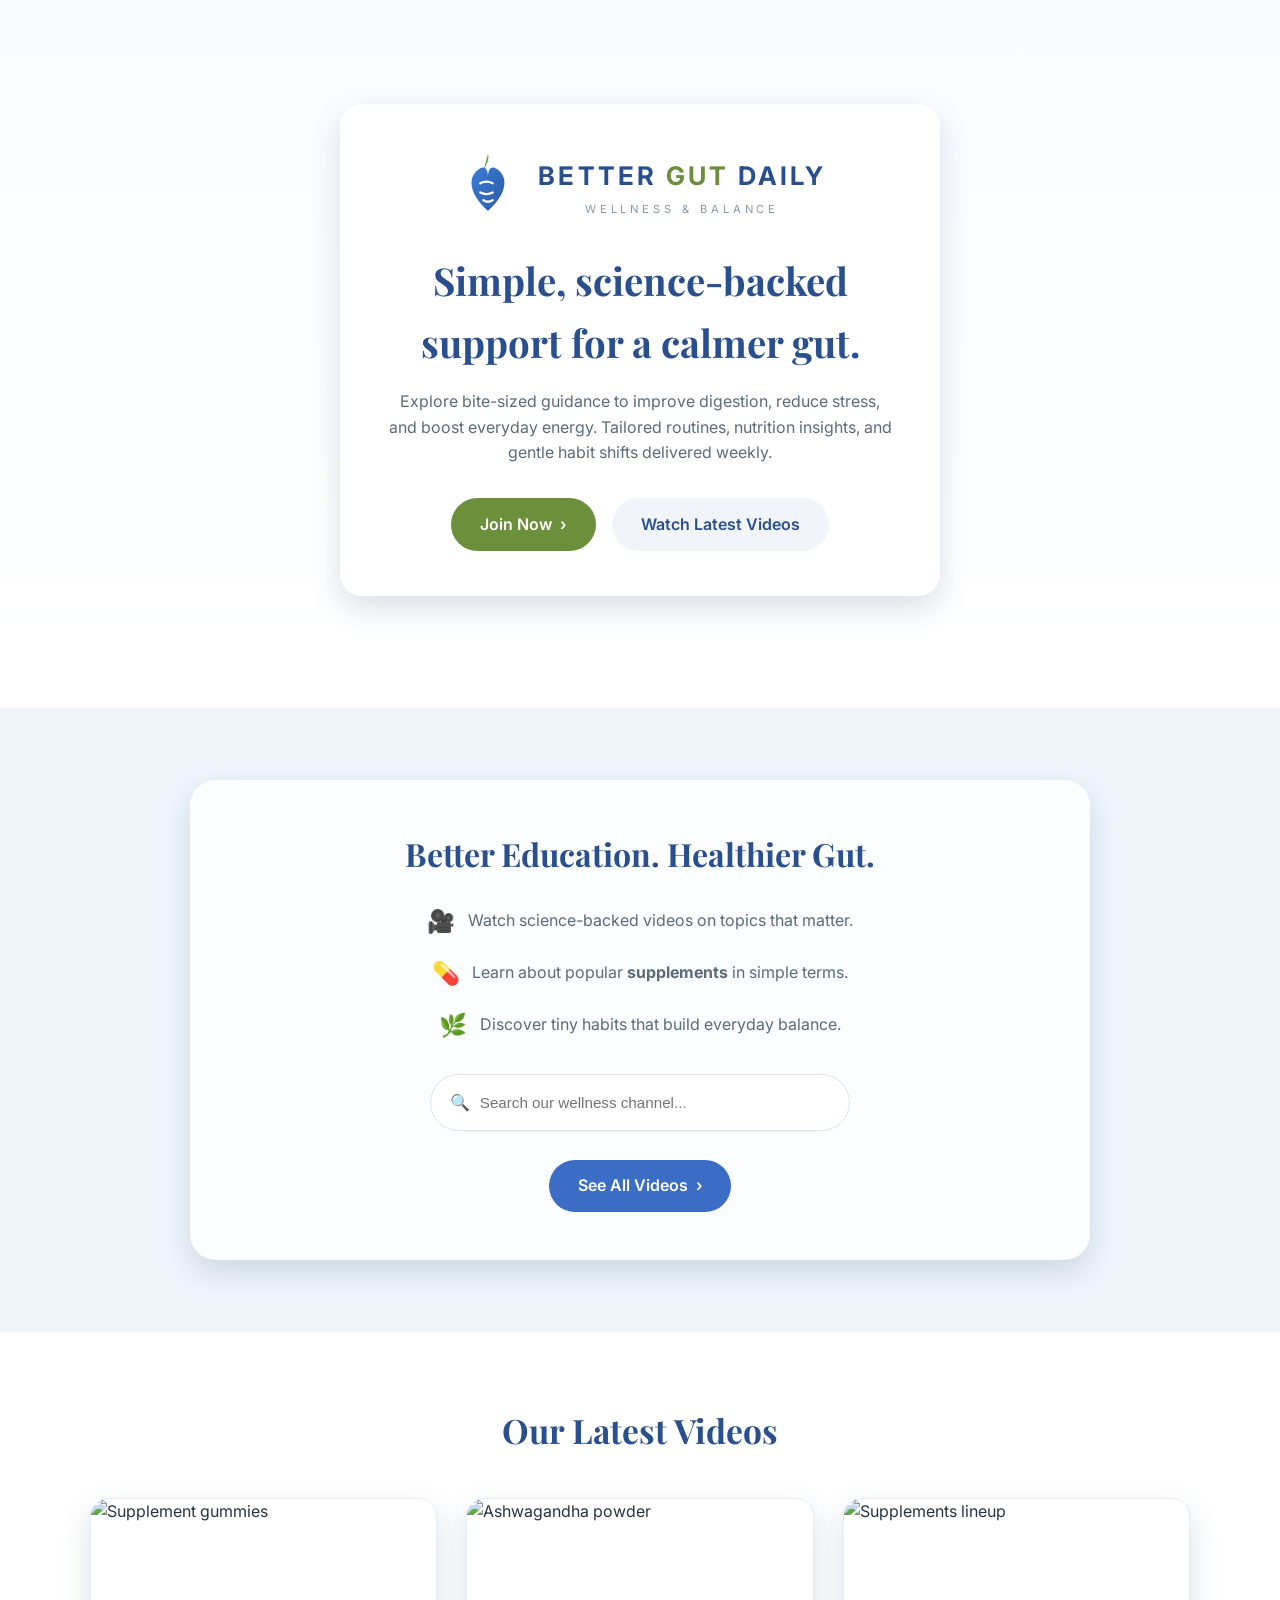
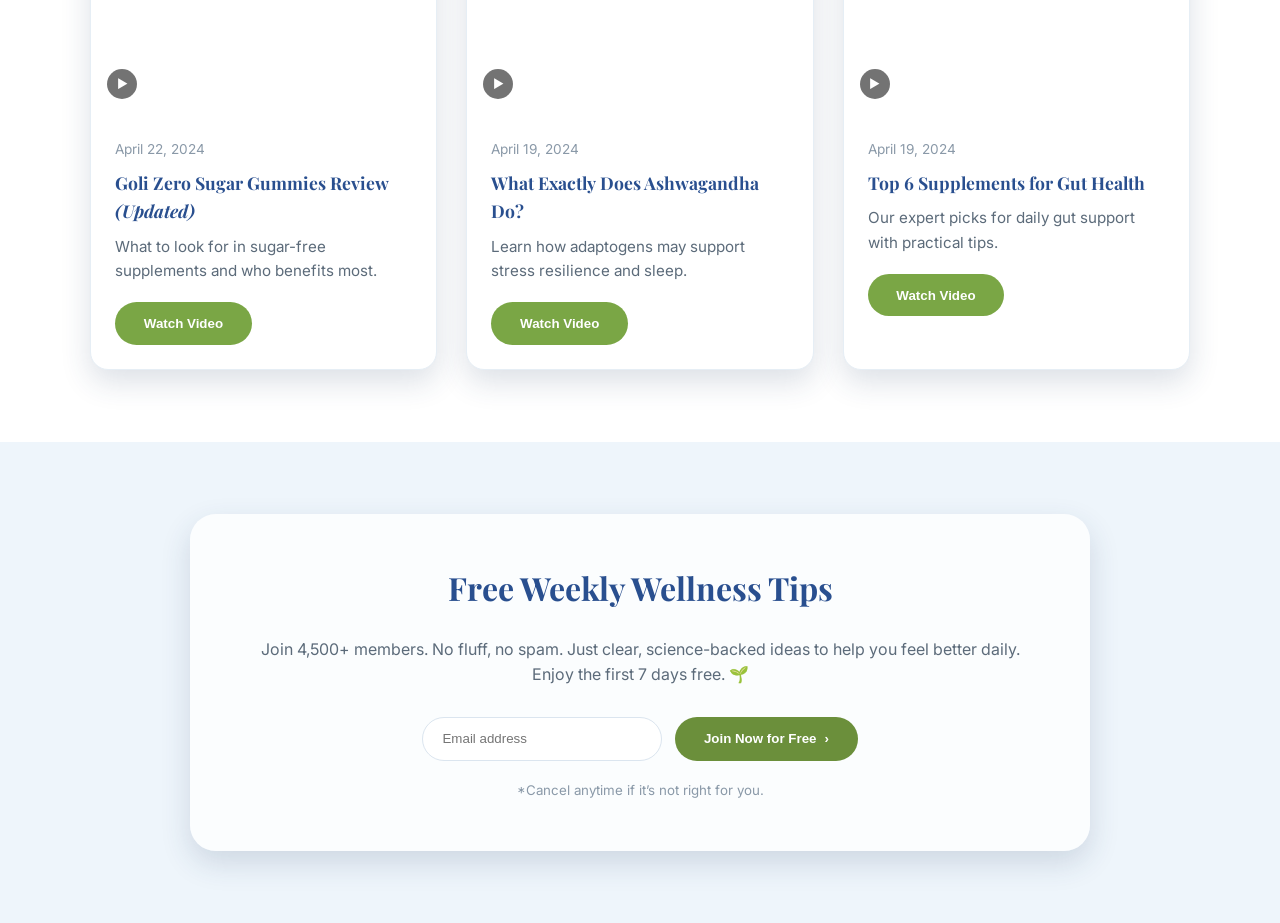
==== index.html @ 36999877 "Rebuild wellness landing page" ====
<!DOCTYPE html>
<html lang="en">
<head>
  <meta charset="UTF-8" />
  <meta name="viewport" content="width=device-width, initial-scale=1.0" />
  <title>Better Gut Daily</title>
  <link rel="stylesheet" href="styles.css" />
  <link rel="preconnect" href="https://fonts.googleapis.com">
  <link rel="preconnect" href="https://fonts.gstatic.com" crossorigin>
  <link href="https://fonts.googleapis.com/css2?family=Playfair+Display:wght@500;600;700&family=Inter:wght@400;500;600;700&display=swap" rel="stylesheet">
</head>
<body>
  <main>
    <section class="hero">
      <div class="hero-frame">
        <div class="hero-panel">
          <div class="brand">
            <div class="brand-mark">
              <svg viewBox="0 0 88 90" aria-hidden="true">
                <defs>
                  <linearGradient id="brandGrad" x1="0%" y1="0%" x2="100%" y2="100%">
                    <stop offset="0%" stop-color="#3b7cd6" />
                    <stop offset="100%" stop-color="#2b5aa6" />
                  </linearGradient>
                </defs>
                <path d="M44 6 C46 14 42 20 38 28" fill="#5da93d" />
                <path d="M44 80 C18 56 18 36 32 26 C40 20 44 26 44 36 C44 26 48 20 56 26 C70 36 70 56 44 80" fill="url(#brandGrad)"/>
                <path d="M34 44 Q42 40 50 44" stroke="#fff" stroke-width="3" fill="none" stroke-linecap="round" />
                <path d="M34 56 Q42 60 50 56" stroke="#fff" stroke-width="3" fill="none" stroke-linecap="round" />
                <path d="M38 66 Q44 70 50 66" stroke="#fff" stroke-width="3" fill="none" stroke-linecap="round" />
              </svg>
            </div>
            <div>
              <p class="brand-title">BETTER <span>GUT</span> DAILY</p>
              <p class="brand-subtitle">WELLNESS &amp; BALANCE</p>
            </div>
          </div>

          <h1>Simple, science-backed support for a calmer gut.</h1>
          <p class="hero-copy">
            Explore bite-sized guidance to improve digestion, reduce stress, and boost everyday energy. Tailored routines, nutrition insights, and gentle habit shifts delivered weekly.
          </p>
          <div class="hero-actions">
            <a class="btn btn-primary" href="#join">Join Now <span>›</span></a>
            <a class="btn btn-ghost" href="#videos">Watch Latest Videos</a>
          </div>
        </div>
      </div>
    </section>

    <section class="education">
      <div class="section-card">
        <h2>Better Education. Healthier Gut.</h2>
        <div class="education-grid">
          <div class="education-item">
            <span class="icon">🎥</span>
            <p>Watch science-backed videos on topics that matter.</p>
          </div>
          <div class="education-item">
            <span class="icon">💊</span>
            <p>Learn about popular <strong>supplements</strong> in simple terms.</p>
          </div>
          <div class="education-item">
            <span class="icon">🌿</span>
            <p>Discover tiny habits that build everyday balance.</p>
          </div>
        </div>
        <div class="search">
          <span>🔍</span>
          <input type="text" placeholder="Search our wellness channel..." />
        </div>
        <a class="btn btn-secondary" href="#videos">See All Videos <span>›</span></a>
      </div>
    </section>

    <section class="videos" id="videos">
      <h2>Our Latest Videos</h2>
      <div class="video-grid">
        <article class="video-card">
          <div class="video-thumb">
            <img src="https://images.unsplash.com/photo-1543362906-acfc16c67564?w=700&q=80" alt="Supplement gummies" />
            <span class="play">▶</span>
          </div>
          <div class="video-body">
            <p class="date">April 22, 2024</p>
            <h3>Goli Zero Sugar Gummies Review <em>(Updated)</em></h3>
            <p>What to look for in sugar-free supplements and who benefits most.</p>
            <button class="btn btn-watch">Watch Video</button>
          </div>
        </article>
        <article class="video-card">
          <div class="video-thumb">
            <img src="https://images.unsplash.com/photo-1490645935967-10de6ba17061?w=700&q=80" alt="Ashwagandha powder" />
            <span class="play">▶</span>
          </div>
          <div class="video-body">
            <p class="date">April 19, 2024</p>
            <h3>What Exactly Does Ashwagandha Do?</h3>
            <p>Learn how adaptogens may support stress resilience and sleep.</p>
            <button class="btn btn-watch">Watch Video</button>
          </div>
        </article>
        <article class="video-card">
          <div class="video-thumb">
            <img src="https://images.unsplash.com/photo-1505576399279-565b52d4ac71?w=700&q=80" alt="Supplements lineup" />
            <span class="play">▶</span>
          </div>
          <div class="video-body">
            <p class="date">April 19, 2024</p>
            <h3>Top 6 Supplements for Gut Health</h3>
            <p>Our expert picks for daily gut support with practical tips.</p>
            <button class="btn btn-watch">Watch Video</button>
          </div>
        </article>
      </div>
    </section>

    <section class="newsletter" id="join">
      <div class="section-card">
        <h2>Free Weekly Wellness Tips</h2>
        <p>Join 4,500+ members. No fluff, no spam. Just clear, science-backed ideas to help you feel better daily. Enjoy the first 7 days free. 🌱</p>
        <form class="newsletter-form">
          <input type="email" placeholder="Email address" required />
          <button class="btn btn-primary" type="submit">Join Now for Free <span>›</span></button>
        </form>
        <small>*Cancel anytime if it’s not right for you.</small>
      </div>
    </section>
  </main>
</body>
</html>
---- styles.css ----
:root {
  --blue-900: #294f8f;
  --blue-700: #3b6dc4;
  --green-600: #6b8f3b;
  --green-500: #7aa645;
  --cream: #f9fbff;
  --mist: #eef5fb;
  --text-dark: #263445;
  --text-mid: #5c6b7a;
  --text-light: #8a99a8;
  --shadow: 0 12px 30px rgba(35, 62, 102, 0.16);
}

* {
  box-sizing: border-box;
  margin: 0;
  padding: 0;
}

body {
  font-family: "Inter", sans-serif;
  color: var(--text-dark);
  background: #fff;
  line-height: 1.6;
}

h1, h2, h3 {
  font-family: "Playfair Display", serif;
}

main {
  overflow: hidden;
}

.hero {
  background: linear-gradient(180deg, var(--cream), #fff);
  padding: 3.5rem 1.5rem 4rem;
}

.hero-frame {
  max-width: 1100px;
  margin: 0 auto;
  background: url("https://images.unsplash.com/photo-1512621776951-a57141f2eefd?w=1600&q=80") left/35% no-repeat,
    url("https://images.unsplash.com/photo-1540420773420-3366772f4999?w=1600&q=80") right/35% no-repeat;
  border-radius: 26px;
  padding: 3rem;
  position: relative;
}

.hero-panel {
  max-width: 600px;
  margin: 0 auto;
  padding: 2.8rem 3rem;
  background: rgba(255, 255, 255, 0.95);
  border-radius: 22px;
  box-shadow: var(--shadow);
  text-align: center;
}

.brand {
  display: flex;
  align-items: center;
  justify-content: center;
  gap: 1rem;
  margin-bottom: 1.5rem;
}

.brand-mark svg {
  width: 68px;
  height: 70px;
}

.brand-title {
  font-weight: 700;
  letter-spacing: 0.12em;
  font-size: 1.6rem;
  color: var(--blue-900);
}

.brand-title span {
  color: var(--green-600);
}

.brand-subtitle {
  text-transform: uppercase;
  letter-spacing: 0.35em;
  font-size: 0.7rem;
  color: var(--text-light);
  margin-top: 0.25rem;
}

.hero h1 {
  font-size: 2.4rem;
  color: var(--blue-900);
  margin-bottom: 1rem;
}

.hero-copy {
  color: var(--text-mid);
  margin-bottom: 2rem;
}

.hero-actions {
  display: flex;
  gap: 1rem;
  justify-content: center;
  flex-wrap: wrap;
}

.btn {
  border: none;
  border-radius: 999px;
  padding: 0.85rem 1.8rem;
  font-weight: 600;
  cursor: pointer;
  text-decoration: none;
  display: inline-flex;
  align-items: center;
  gap: 0.5rem;
}

.btn-primary {
  background: var(--green-600);
  color: #fff;
}

.btn-secondary {
  background: var(--blue-700);
  color: #fff;
}

.btn-ghost {
  background: #f1f4f8;
  color: var(--blue-900);
}

.education,
.newsletter {
  padding: 4.5rem 1.5rem;
  background: var(--mist);
}

.section-card {
  max-width: 900px;
  margin: 0 auto;
  background: rgba(255, 255, 255, 0.8);
  border-radius: 26px;
  padding: 3rem;
  text-align: center;
  box-shadow: var(--shadow);
}

.section-card h2 {
  color: var(--blue-900);
  font-size: 2rem;
  margin-bottom: 1.5rem;
}

.education-grid {
  display: grid;
  gap: 1rem;
  margin-bottom: 2rem;
}

.education-item {
  display: flex;
  gap: 0.8rem;
  align-items: center;
  justify-content: center;
  color: var(--text-mid);
  font-size: 1rem;
}

.education-item .icon {
  font-size: 1.4rem;
}

.search {
  margin: 0 auto 1.8rem;
  max-width: 420px;
  display: flex;
  align-items: center;
  gap: 0.6rem;
  padding: 0.9rem 1.2rem;
  border-radius: 999px;
  background: #fff;
  border: 1px solid #dbe5ef;
}

.search input {
  border: none;
  outline: none;
  width: 100%;
  font-size: 0.95rem;
}

.videos {
  padding: 4.5rem 1.5rem;
  background: #fff;
}

.videos h2 {
  text-align: center;
  color: var(--blue-900);
  font-size: 2.1rem;
  margin-bottom: 2.5rem;
}

.video-grid {
  max-width: 1100px;
  margin: 0 auto;
  display: grid;
  gap: 1.8rem;
  grid-template-columns: repeat(auto-fit, minmax(260px, 1fr));
}

.video-card {
  background: #fff;
  border-radius: 18px;
  overflow: hidden;
  border: 1px solid #e6eef5;
  box-shadow: var(--shadow);
}

.video-thumb {
  position: relative;
  aspect-ratio: 16 / 10;
}

.video-thumb img {
  width: 100%;
  height: 100%;
  object-fit: cover;
}

.video-thumb .play {
  position: absolute;
  inset: auto auto 1rem 1rem;
  background: rgba(0, 0, 0, 0.55);
  color: #fff;
  padding: 0.35rem 0.6rem;
  border-radius: 999px;
  font-size: 0.75rem;
}

.video-body {
  padding: 1.5rem;
}

.video-body .date {
  color: var(--text-light);
  font-size: 0.85rem;
  margin-bottom: 0.5rem;
}

.video-body h3 {
  color: var(--blue-900);
  font-size: 1.1rem;
  margin-bottom: 0.6rem;
}

.video-body p {
  color: var(--text-mid);
  font-size: 0.95rem;
  margin-bottom: 1.2rem;
}

.btn-watch {
  background: var(--green-500);
  color: #fff;
}

.newsletter p {
  color: var(--text-mid);
  margin-bottom: 1.8rem;
}

.newsletter-form {
  display: flex;
  flex-wrap: wrap;
  gap: 0.8rem;
  justify-content: center;
  margin-bottom: 1rem;
}

.newsletter-form input {
  min-width: 240px;
  padding: 0.85rem 1.2rem;
  border-radius: 999px;
  border: 1px solid #dbe5ef;
  outline: none;
}

.newsletter small {
  color: var(--text-light);
}

@media (max-width: 768px) {
  .hero-frame {
    padding: 1.8rem;
    background-size: 0, 0;
  }

  .hero-panel {
    padding: 2rem;
  }

  .hero h1 {
    font-size: 2rem;
  }

  .section-card {
    padding: 2rem;
  }
}
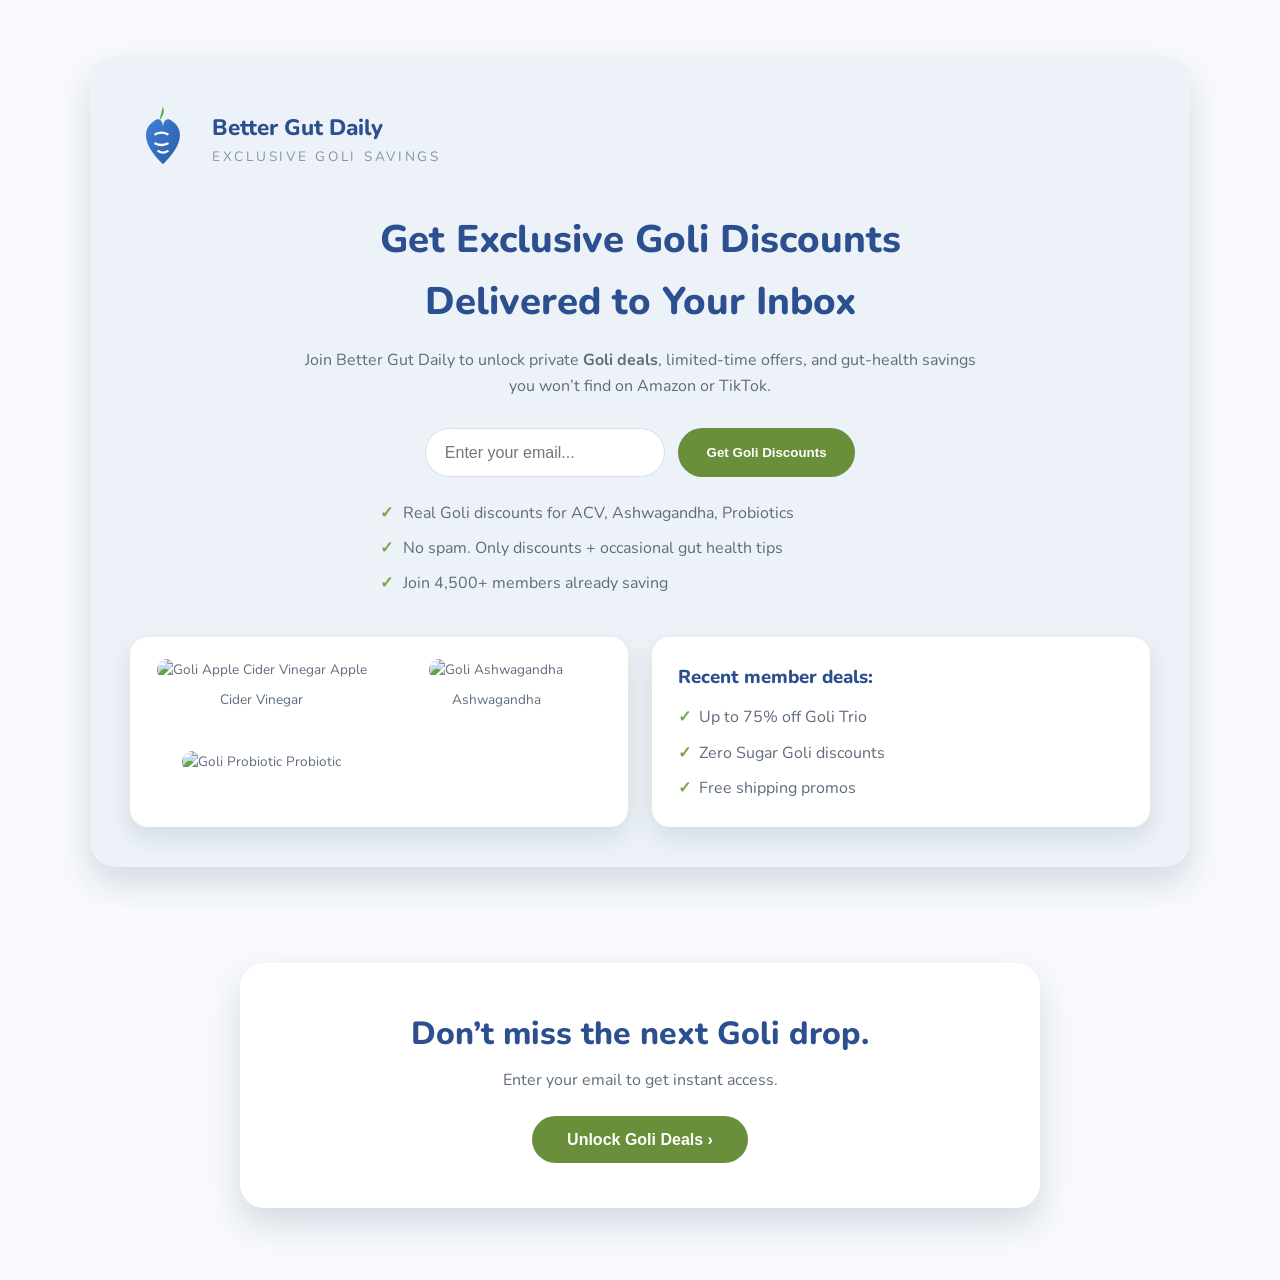
==== commit 5232ca1d: "Create base and variant Goli landing pages" ====
--- a/index.html
+++ b/index.html
@@ -3,127 +3,88 @@
 <head>
   <meta charset="UTF-8" />
   <meta name="viewport" content="width=device-width, initial-scale=1.0" />
-  <title>Better Gut Daily</title>
+  <title>Better Gut Daily — Goli Deals</title>
   <link rel="stylesheet" href="styles.css" />
   <link rel="preconnect" href="https://fonts.googleapis.com">
   <link rel="preconnect" href="https://fonts.gstatic.com" crossorigin>
-  <link href="https://fonts.googleapis.com/css2?family=Playfair+Display:wght@500;600;700&family=Inter:wght@400;500;600;700&display=swap" rel="stylesheet">
+  <link href="https://fonts.googleapis.com/css2?family=Nunito:wght@400;600;700;800&display=swap" rel="stylesheet">
 </head>
 <body>
-  <main>
+  <main class="page">
     <section class="hero">
       <div class="hero-frame">
-        <div class="hero-panel">
+        <div class="hero-top">
           <div class="brand">
-            <div class="brand-mark">
-              <svg viewBox="0 0 88 90" aria-hidden="true">
+            <div class="logo">
+              <svg viewBox="0 0 86 88" aria-hidden="true">
                 <defs>
-                  <linearGradient id="brandGrad" x1="0%" y1="0%" x2="100%" y2="100%">
-                    <stop offset="0%" stop-color="#3b7cd6" />
-                    <stop offset="100%" stop-color="#2b5aa6" />
+                  <linearGradient id="logoGrad" x1="0%" y1="0%" x2="100%" y2="100%">
+                    <stop offset="0%" stop-color="#3f80d7" />
+                    <stop offset="100%" stop-color="#2b5da6" />
                   </linearGradient>
                 </defs>
-                <path d="M44 6 C46 14 42 20 38 28" fill="#5da93d" />
-                <path d="M44 80 C18 56 18 36 32 26 C40 20 44 26 44 36 C44 26 48 20 56 26 C70 36 70 56 44 80" fill="url(#brandGrad)"/>
-                <path d="M34 44 Q42 40 50 44" stroke="#fff" stroke-width="3" fill="none" stroke-linecap="round" />
-                <path d="M34 56 Q42 60 50 56" stroke="#fff" stroke-width="3" fill="none" stroke-linecap="round" />
-                <path d="M38 66 Q44 70 50 66" stroke="#fff" stroke-width="3" fill="none" stroke-linecap="round" />
+                <path d="M43 7 C46 15 42 20 38 26" fill="#5aa347" />
+                <path d="M43 82 C16 56 16 36 31 26 C38 20 43 25 43 35 C43 25 48 20 55 26 C70 36 70 56 43 82" fill="url(#logoGrad)" />
+                <path d="M33 43 Q41 39 49 43" stroke="#fff" stroke-width="3" fill="none" stroke-linecap="round" />
+                <path d="M33 55 Q41 59 49 55" stroke="#fff" stroke-width="3" fill="none" stroke-linecap="round" />
+                <path d="M37 65 Q43 69 49 65" stroke="#fff" stroke-width="3" fill="none" stroke-linecap="round" />
               </svg>
             </div>
             <div>
-              <p class="brand-title">BETTER <span>GUT</span> DAILY</p>
-              <p class="brand-subtitle">WELLNESS &amp; BALANCE</p>
+              <p class="brand-name">Better Gut Daily</p>
+              <p class="brand-tag">Exclusive Goli savings</p>
             </div>
           </div>
+        </div>
 
-          <h1>Simple, science-backed support for a calmer gut.</h1>
-          <p class="hero-copy">
-            Explore bite-sized guidance to improve digestion, reduce stress, and boost everyday energy. Tailored routines, nutrition insights, and gentle habit shifts delivered weekly.
+        <div class="hero-content">
+          <h1>Get Exclusive Goli Discounts Delivered to Your Inbox</h1>
+          <p class="hero-subtitle">
+            Join Better Gut Daily to unlock private <strong>Goli deals</strong>, limited-time offers, and gut-health savings you won’t find on Amazon or TikTok.
           </p>
-          <div class="hero-actions">
-            <a class="btn btn-primary" href="#join">Join Now <span>›</span></a>
-            <a class="btn btn-ghost" href="#videos">Watch Latest Videos</a>
+          <form class="email-form">
+            <input type="email" placeholder="Enter your email..." required />
+            <button type="submit">Get Goli Discounts</button>
+          </form>
+          <ul class="benefits">
+            <li>Real Goli discounts for ACV, Ashwagandha, Probiotics</li>
+            <li>No spam. Only discounts + occasional gut health tips</li>
+            <li>Join 4,500+ members already saving</li>
+          </ul>
+        </div>
+
+        <div class="hero-bottom">
+          <div class="product-row">
+            <div class="bottle">
+              <img src="https://images.unsplash.com/photo-1584515933487-779824d29309?w=500&q=80" alt="Goli Apple Cider Vinegar" />
+              <span>Apple Cider Vinegar</span>
+            </div>
+            <div class="bottle">
+              <img src="https://images.unsplash.com/photo-1579165466741-7f35e4755660?w=500&q=80" alt="Goli Ashwagandha" />
+              <span>Ashwagandha</span>
+            </div>
+            <div class="bottle">
+              <img src="https://images.unsplash.com/photo-1522335789203-aabd1fc54bc9?w=500&q=80" alt="Goli Probiotic" />
+              <span>Probiotic</span>
+            </div>
+          </div>
+          <div class="deal-card">
+            <h3>Recent member deals:</h3>
+            <ul>
+              <li>Up to 75% off Goli Trio</li>
+              <li>Zero Sugar Goli discounts</li>
+              <li>Free shipping promos</li>
+            </ul>
           </div>
         </div>
       </div>
     </section>
 
-    <section class="education">
-      <div class="section-card">
-        <h2>Better Education. Healthier Gut.</h2>
-        <div class="education-grid">
-          <div class="education-item">
-            <span class="icon">🎥</span>
-            <p>Watch science-backed videos on topics that matter.</p>
-          </div>
-          <div class="education-item">
-            <span class="icon">💊</span>
-            <p>Learn about popular <strong>supplements</strong> in simple terms.</p>
-          </div>
-          <div class="education-item">
-            <span class="icon">🌿</span>
-            <p>Discover tiny habits that build everyday balance.</p>
-          </div>
-        </div>
-        <div class="search">
-          <span>🔍</span>
-          <input type="text" placeholder="Search our wellness channel..." />
-        </div>
-        <a class="btn btn-secondary" href="#videos">See All Videos <span>›</span></a>
-      </div>
-    </section>
-
-    <section class="videos" id="videos">
-      <h2>Our Latest Videos</h2>
-      <div class="video-grid">
-        <article class="video-card">
-          <div class="video-thumb">
-            <img src="https://images.unsplash.com/photo-1543362906-acfc16c67564?w=700&q=80" alt="Supplement gummies" />
-            <span class="play">▶</span>
-          </div>
-          <div class="video-body">
-            <p class="date">April 22, 2024</p>
-            <h3>Goli Zero Sugar Gummies Review <em>(Updated)</em></h3>
-            <p>What to look for in sugar-free supplements and who benefits most.</p>
-            <button class="btn btn-watch">Watch Video</button>
-          </div>
-        </article>
-        <article class="video-card">
-          <div class="video-thumb">
-            <img src="https://images.unsplash.com/photo-1490645935967-10de6ba17061?w=700&q=80" alt="Ashwagandha powder" />
-            <span class="play">▶</span>
-          </div>
-          <div class="video-body">
-            <p class="date">April 19, 2024</p>
-            <h3>What Exactly Does Ashwagandha Do?</h3>
-            <p>Learn how adaptogens may support stress resilience and sleep.</p>
-            <button class="btn btn-watch">Watch Video</button>
-          </div>
-        </article>
-        <article class="video-card">
-          <div class="video-thumb">
-            <img src="https://images.unsplash.com/photo-1505576399279-565b52d4ac71?w=700&q=80" alt="Supplements lineup" />
-            <span class="play">▶</span>
-          </div>
-          <div class="video-body">
-            <p class="date">April 19, 2024</p>
-            <h3>Top 6 Supplements for Gut Health</h3>
-            <p>Our expert picks for daily gut support with practical tips.</p>
-            <button class="btn btn-watch">Watch Video</button>
-          </div>
-        </article>
-      </div>
-    </section>
-
-    <section class="newsletter" id="join">
-      <div class="section-card">
-        <h2>Free Weekly Wellness Tips</h2>
-        <p>Join 4,500+ members. No fluff, no spam. Just clear, science-backed ideas to help you feel better daily. Enjoy the first 7 days free. 🌱</p>
-        <form class="newsletter-form">
-          <input type="email" placeholder="Email address" required />
-          <button class="btn btn-primary" type="submit">Join Now for Free <span>›</span></button>
-        </form>
-        <small>*Cancel anytime if it’s not right for you.</small>
+    <section class="cta">
+      <div class="cta-card">
+        <h2>Don’t miss the next Goli drop.</h2>
+        <p>Enter your email to get instant access.</p>
+        <button class="cta-button">Unlock Goli Deals <span>›</span></button>
       </div>
     </section>
   </main>
--- a/styles.css
+++ b/styles.css
@@ -1,14 +1,15 @@
 :root {
-  --blue-900: #294f8f;
-  --blue-700: #3b6dc4;
-  --green-600: #6b8f3b;
-  --green-500: #7aa645;
-  --cream: #f9fbff;
-  --mist: #eef5fb;
-  --text-dark: #263445;
-  --text-mid: #5c6b7a;
-  --text-light: #8a99a8;
-  --shadow: 0 12px 30px rgba(35, 62, 102, 0.16);
+  --blue-900: #2b4f8f;
+  --blue-700: #3f76ca;
+  --green-600: #6a8f3a;
+  --green-500: #79a546;
+  --cream: #f7f9fc;
+  --mist: #ecf2f7;
+  --text-dark: #273244;
+  --text-mid: #5e6c7c;
+  --text-light: #8795a5;
+  --white: #fff;
+  --shadow: 0 16px 32px rgba(30, 48, 80, 0.15);
 }
 
 * {
@@ -18,298 +19,297 @@
 }
 
 body {
-  font-family: "Inter", sans-serif;
+  font-family: "Nunito", sans-serif;
+  background: var(--white);
   color: var(--text-dark);
-  background: #fff;
   line-height: 1.6;
 }
 
 h1, h2, h3 {
-  font-family: "Playfair Display", serif;
-}
-
-main {
-  overflow: hidden;
+  font-weight: 800;
+}
+
+.page {
+  background: var(--cream);
 }
 
 .hero {
-  background: linear-gradient(180deg, var(--cream), #fff);
-  padding: 3.5rem 1.5rem 4rem;
+  padding: 3.5rem 1.5rem 2.5rem;
 }
 
 .hero-frame {
   max-width: 1100px;
   margin: 0 auto;
-  background: url("https://images.unsplash.com/photo-1512621776951-a57141f2eefd?w=1600&q=80") left/35% no-repeat,
-    url("https://images.unsplash.com/photo-1540420773420-3366772f4999?w=1600&q=80") right/35% no-repeat;
+  padding: 2.8rem 2.5rem 2.5rem;
   border-radius: 26px;
-  padding: 3rem;
-  position: relative;
-}
-
-.hero-panel {
-  max-width: 600px;
-  margin: 0 auto;
-  padding: 2.8rem 3rem;
-  background: rgba(255, 255, 255, 0.95);
-  border-radius: 22px;
+  background: url("https://images.unsplash.com/photo-1512621776951-a57141f2eefd?w=1600&q=80") left/32% no-repeat,
+    url("https://images.unsplash.com/photo-1540420773420-3366772f4999?w=1600&q=80") right/32% no-repeat,
+    var(--mist);
   box-shadow: var(--shadow);
-  text-align: center;
+}
+
+.hero-top {
+  display: flex;
+  justify-content: space-between;
+  align-items: center;
+  margin-bottom: 2rem;
+  flex-wrap: wrap;
+  gap: 1rem;
 }
 
 .brand {
   display: flex;
   align-items: center;
+  gap: 1rem;
+}
+
+.logo svg {
+  width: 66px;
+  height: 68px;
+}
+
+.brand-name {
+  font-size: 1.4rem;
+  font-weight: 800;
+  color: var(--blue-900);
+}
+
+.brand-tag {
+  font-size: 0.85rem;
+  color: var(--text-light);
+  text-transform: uppercase;
+  letter-spacing: 0.2em;
+}
+
+.trust {
+  background: var(--white);
+  padding: 0.4rem 0.9rem;
+  border-radius: 999px;
+  font-size: 0.85rem;
+  color: var(--text-mid);
+  box-shadow: 0 6px 18px rgba(34, 55, 86, 0.08);
+}
+
+.hero-content {
+  text-align: center;
+  max-width: 680px;
+  margin: 0 auto 2.5rem;
+}
+
+.hero-content h1 {
+  font-size: 2.4rem;
+  color: var(--blue-900);
+  margin-bottom: 1rem;
+}
+
+.hero-subtitle {
+  color: var(--text-mid);
+  margin-bottom: 1.8rem;
+}
+
+.email-form {
+  display: flex;
   justify-content: center;
+  gap: 0.8rem;
+  flex-wrap: wrap;
+  margin-bottom: 1.5rem;
+}
+
+.email-form input {
+  min-width: 240px;
+  padding: 0.9rem 1.2rem;
+  border-radius: 999px;
+  border: 1px solid #d6e0ea;
+  background: var(--white);
+  font-size: 1rem;
+  outline: none;
+}
+
+.email-form button {
+  padding: 0.9rem 1.8rem;
+  border-radius: 999px;
+  border: none;
+  background: var(--green-600);
+  color: var(--white);
+  font-weight: 700;
+  cursor: pointer;
+}
+
+.benefits {
+  list-style: none;
+  display: grid;
+  gap: 0.6rem;
+  color: var(--text-mid);
+  text-align: left;
+  max-width: 520px;
+  margin: 0 auto;
+}
+
+.benefits li::before {
+  content: "✓";
+  color: var(--green-500);
+  margin-right: 0.6rem;
+  font-weight: 700;
+}
+
+.hero-bottom {
+  display: grid;
+  grid-template-columns: repeat(auto-fit, minmax(240px, 1fr));
+  gap: 1.5rem;
+  align-items: stretch;
+}
+
+.product-row {
+  display: grid;
+  grid-template-columns: repeat(auto-fit, minmax(150px, 1fr));
   gap: 1rem;
-  margin-bottom: 1.5rem;
-}
-
-.brand-mark svg {
-  width: 68px;
-  height: 70px;
-}
-
-.brand-title {
-  font-weight: 700;
-  letter-spacing: 0.12em;
-  font-size: 1.6rem;
-  color: var(--blue-900);
-}
-
-.brand-title span {
-  color: var(--green-600);
-}
-
-.brand-subtitle {
-  text-transform: uppercase;
-  letter-spacing: 0.35em;
-  font-size: 0.7rem;
-  color: var(--text-light);
-  margin-top: 0.25rem;
-}
-
-.hero h1 {
-  font-size: 2.4rem;
-  color: var(--blue-900);
-  margin-bottom: 1rem;
-}
-
-.hero-copy {
-  color: var(--text-mid);
-  margin-bottom: 2rem;
-}
-
-.hero-actions {
+  background: var(--white);
+  padding: 1.4rem;
+  border-radius: 18px;
+  box-shadow: 0 10px 24px rgba(31, 49, 80, 0.12);
+}
+
+.bottle {
+  text-align: center;
+  font-size: 0.85rem;
+  color: var(--text-mid);
+}
+
+.bottle img {
+  width: 100%;
+  height: 120px;
+  object-fit: cover;
+  border-radius: 12px;
+  margin-bottom: 0.5rem;
+}
+
+.deal-card,
+.testimonial {
+  background: var(--white);
+  padding: 1.6rem;
+  border-radius: 18px;
+  box-shadow: 0 10px 24px rgba(31, 49, 80, 0.12);
+}
+
+.deal-card h3 {
+  color: var(--blue-900);
+  margin-bottom: 0.8rem;
+}
+
+.deal-card ul {
+  list-style: none;
+  display: grid;
+  gap: 0.6rem;
+  color: var(--text-mid);
+}
+
+.deal-card li::before {
+  content: "✓";
+  color: var(--green-500);
+  margin-right: 0.5rem;
+  font-weight: 700;
+}
+
+.testimonial {
   display: flex;
-  gap: 1rem;
-  justify-content: center;
-  flex-wrap: wrap;
-}
-
-.btn {
+  flex-direction: column;
+  gap: 0.8rem;
+  color: var(--text-mid);
+}
+
+.testimonial span {
+  font-weight: 700;
+  color: var(--blue-900);
+}
+
+.cta {
+  padding: 3.5rem 1.5rem 4.5rem;
+  background: var(--cream);
+}
+
+.cta-card {
+  max-width: 800px;
+  margin: 0 auto;
+  text-align: center;
+  background: var(--white);
+  border-radius: 24px;
+  padding: 2.8rem;
+  box-shadow: var(--shadow);
+}
+
+.cta-card h2 {
+  color: var(--blue-900);
+  font-size: 2rem;
+  margin-bottom: 0.6rem;
+}
+
+.cta-card p {
+  color: var(--text-mid);
+  margin-bottom: 1.4rem;
+}
+
+.cta-button {
+  background: var(--green-600);
+  color: var(--white);
   border: none;
   border-radius: 999px;
-  padding: 0.85rem 1.8rem;
-  font-weight: 600;
+  padding: 0.9rem 2.2rem;
+  font-size: 1rem;
+  font-weight: 700;
   cursor: pointer;
-  text-decoration: none;
-  display: inline-flex;
-  align-items: center;
-  gap: 0.5rem;
-}
-
-.btn-primary {
-  background: var(--green-600);
-  color: #fff;
-}
-
-.btn-secondary {
-  background: var(--blue-700);
-  color: #fff;
-}
-
-.btn-ghost {
-  background: #f1f4f8;
-  color: var(--blue-900);
-}
-
-.education,
-.newsletter {
-  padding: 4.5rem 1.5rem;
-  background: var(--mist);
-}
-
-.section-card {
-  max-width: 900px;
-  margin: 0 auto;
-  background: rgba(255, 255, 255, 0.8);
-  border-radius: 26px;
-  padding: 3rem;
-  text-align: center;
-  box-shadow: var(--shadow);
-}
-
-.section-card h2 {
-  color: var(--blue-900);
-  font-size: 2rem;
-  margin-bottom: 1.5rem;
-}
-
-.education-grid {
+}
+
+.variant .hero-frame {
+  background: url("https://images.unsplash.com/photo-1490645935967-10de6ba17061?w=1600&q=80") left/32% no-repeat,
+    url("https://images.unsplash.com/photo-1505576399279-565b52d4ac71?w=1600&q=80") right/32% no-repeat,
+    var(--mist);
+}
+
+.variant-cta {
+  background: linear-gradient(135deg, rgba(255, 255, 255, 0.9), rgba(233, 242, 250, 0.9));
+}
+
+.value-grid {
   display: grid;
   gap: 1rem;
-  margin-bottom: 2rem;
-}
-
-.education-item {
-  display: flex;
-  gap: 0.8rem;
-  align-items: center;
-  justify-content: center;
-  color: var(--text-mid);
+  grid-template-columns: repeat(auto-fit, minmax(180px, 1fr));
+  text-align: left;
+  margin-top: 1.6rem;
+}
+
+.value-grid h3 {
   font-size: 1rem;
-}
-
-.education-item .icon {
-  font-size: 1.4rem;
-}
-
-.search {
-  margin: 0 auto 1.8rem;
-  max-width: 420px;
-  display: flex;
-  align-items: center;
-  gap: 0.6rem;
-  padding: 0.9rem 1.2rem;
-  border-radius: 999px;
-  background: #fff;
-  border: 1px solid #dbe5ef;
-}
-
-.search input {
-  border: none;
-  outline: none;
-  width: 100%;
+  color: var(--blue-900);
+  margin-bottom: 0.3rem;
+}
+
+.value-grid p {
+  color: var(--text-mid);
   font-size: 0.95rem;
 }
 
-.videos {
-  padding: 4.5rem 1.5rem;
-  background: #fff;
-}
-
-.videos h2 {
-  text-align: center;
-  color: var(--blue-900);
-  font-size: 2.1rem;
-  margin-bottom: 2.5rem;
-}
-
-.video-grid {
-  max-width: 1100px;
-  margin: 0 auto;
-  display: grid;
-  gap: 1.8rem;
-  grid-template-columns: repeat(auto-fit, minmax(260px, 1fr));
-}
-
-.video-card {
-  background: #fff;
-  border-radius: 18px;
-  overflow: hidden;
-  border: 1px solid #e6eef5;
-  box-shadow: var(--shadow);
-}
-
-.video-thumb {
-  position: relative;
-  aspect-ratio: 16 / 10;
-}
-
-.video-thumb img {
-  width: 100%;
-  height: 100%;
-  object-fit: cover;
-}
-
-.video-thumb .play {
-  position: absolute;
-  inset: auto auto 1rem 1rem;
-  background: rgba(0, 0, 0, 0.55);
-  color: #fff;
-  padding: 0.35rem 0.6rem;
-  border-radius: 999px;
-  font-size: 0.75rem;
-}
-
-.video-body {
-  padding: 1.5rem;
-}
-
-.video-body .date {
+.microcopy {
+  margin-top: 1rem;
   color: var(--text-light);
   font-size: 0.85rem;
-  margin-bottom: 0.5rem;
-}
-
-.video-body h3 {
-  color: var(--blue-900);
-  font-size: 1.1rem;
-  margin-bottom: 0.6rem;
-}
-
-.video-body p {
-  color: var(--text-mid);
-  font-size: 0.95rem;
-  margin-bottom: 1.2rem;
-}
-
-.btn-watch {
-  background: var(--green-500);
-  color: #fff;
-}
-
-.newsletter p {
-  color: var(--text-mid);
-  margin-bottom: 1.8rem;
-}
-
-.newsletter-form {
-  display: flex;
-  flex-wrap: wrap;
-  gap: 0.8rem;
-  justify-content: center;
-  margin-bottom: 1rem;
-}
-
-.newsletter-form input {
-  min-width: 240px;
-  padding: 0.85rem 1.2rem;
-  border-radius: 999px;
-  border: 1px solid #dbe5ef;
-  outline: none;
-}
-
-.newsletter small {
-  color: var(--text-light);
-}
-
-@media (max-width: 768px) {
+}
+
+@media (max-width: 900px) {
   .hero-frame {
-    padding: 1.8rem;
-    background-size: 0, 0;
+    background-size: 0, 0, cover;
   }
 
-  .hero-panel {
+  .hero-top {
+    justify-content: center;
+  }
+}
+
+@media (max-width: 640px) {
+  .hero-content h1 {
+    font-size: 2rem;
+  }
+
+  .cta-card {
     padding: 2rem;
   }
-
-  .hero h1 {
-    font-size: 2rem;
-  }
-
-  .section-card {
-    padding: 2rem;
-  }
-}
+}
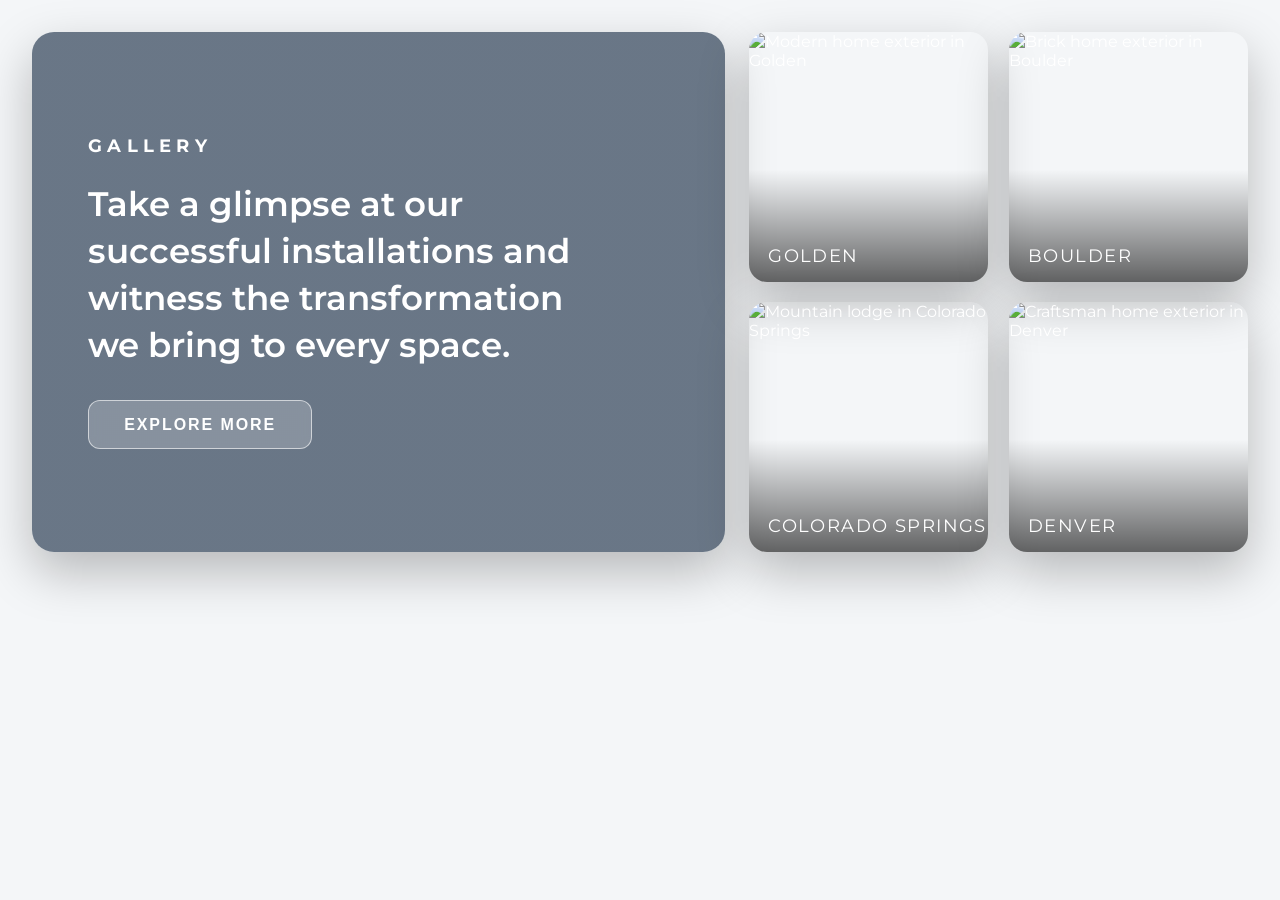
==== commit 74956225: "Build gallery landing pages" ====
--- a/index.html
+++ b/index.html
@@ -3,88 +3,39 @@
 <head>
   <meta charset="UTF-8" />
   <meta name="viewport" content="width=device-width, initial-scale=1.0" />
-  <title>Better Gut Daily — Goli Deals</title>
+  <title>Gallery | Home Exterior Projects</title>
   <link rel="stylesheet" href="styles.css" />
   <link rel="preconnect" href="https://fonts.googleapis.com">
   <link rel="preconnect" href="https://fonts.gstatic.com" crossorigin>
-  <link href="https://fonts.googleapis.com/css2?family=Nunito:wght@400;600;700;800&display=swap" rel="stylesheet">
+  <link href="https://fonts.googleapis.com/css2?family=Montserrat:wght@400;600;700;800&display=swap" rel="stylesheet">
 </head>
 <body>
   <main class="page">
-    <section class="hero">
-      <div class="hero-frame">
-        <div class="hero-top">
-          <div class="brand">
-            <div class="logo">
-              <svg viewBox="0 0 86 88" aria-hidden="true">
-                <defs>
-                  <linearGradient id="logoGrad" x1="0%" y1="0%" x2="100%" y2="100%">
-                    <stop offset="0%" stop-color="#3f80d7" />
-                    <stop offset="100%" stop-color="#2b5da6" />
-                  </linearGradient>
-                </defs>
-                <path d="M43 7 C46 15 42 20 38 26" fill="#5aa347" />
-                <path d="M43 82 C16 56 16 36 31 26 C38 20 43 25 43 35 C43 25 48 20 55 26 C70 36 70 56 43 82" fill="url(#logoGrad)" />
-                <path d="M33 43 Q41 39 49 43" stroke="#fff" stroke-width="3" fill="none" stroke-linecap="round" />
-                <path d="M33 55 Q41 59 49 55" stroke="#fff" stroke-width="3" fill="none" stroke-linecap="round" />
-                <path d="M37 65 Q43 69 49 65" stroke="#fff" stroke-width="3" fill="none" stroke-linecap="round" />
-              </svg>
-            </div>
-            <div>
-              <p class="brand-name">Better Gut Daily</p>
-              <p class="brand-tag">Exclusive Goli savings</p>
-            </div>
-          </div>
-        </div>
-
+    <section class="gallery">
+      <div class="gallery-hero">
         <div class="hero-content">
-          <h1>Get Exclusive Goli Discounts Delivered to Your Inbox</h1>
-          <p class="hero-subtitle">
-            Join Better Gut Daily to unlock private <strong>Goli deals</strong>, limited-time offers, and gut-health savings you won’t find on Amazon or TikTok.
-          </p>
-          <form class="email-form">
-            <input type="email" placeholder="Enter your email..." required />
-            <button type="submit">Get Goli Discounts</button>
-          </form>
-          <ul class="benefits">
-            <li>Real Goli discounts for ACV, Ashwagandha, Probiotics</li>
-            <li>No spam. Only discounts + occasional gut health tips</li>
-            <li>Join 4,500+ members already saving</li>
-          </ul>
-        </div>
-
-        <div class="hero-bottom">
-          <div class="product-row">
-            <div class="bottle">
-              <img src="https://images.unsplash.com/photo-1584515933487-779824d29309?w=500&q=80" alt="Goli Apple Cider Vinegar" />
-              <span>Apple Cider Vinegar</span>
-            </div>
-            <div class="bottle">
-              <img src="https://images.unsplash.com/photo-1579165466741-7f35e4755660?w=500&q=80" alt="Goli Ashwagandha" />
-              <span>Ashwagandha</span>
-            </div>
-            <div class="bottle">
-              <img src="https://images.unsplash.com/photo-1522335789203-aabd1fc54bc9?w=500&q=80" alt="Goli Probiotic" />
-              <span>Probiotic</span>
-            </div>
-          </div>
-          <div class="deal-card">
-            <h3>Recent member deals:</h3>
-            <ul>
-              <li>Up to 75% off Goli Trio</li>
-              <li>Zero Sugar Goli discounts</li>
-              <li>Free shipping promos</li>
-            </ul>
-          </div>
+          <p class="hero-eyebrow">Gallery</p>
+          <h1>Take a glimpse at our successful installations and witness the transformation we bring to every space.</h1>
+          <button class="hero-button">Explore More</button>
         </div>
       </div>
-    </section>
-
-    <section class="cta">
-      <div class="cta-card">
-        <h2>Don’t miss the next Goli drop.</h2>
-        <p>Enter your email to get instant access.</p>
-        <button class="cta-button">Unlock Goli Deals <span>›</span></button>
+      <div class="gallery-grid">
+        <article class="gallery-card">
+          <img src="https://images.unsplash.com/photo-1501183638710-841dd1904471?w=1200&q=80" alt="Modern home exterior in Golden" />
+          <span class="gallery-label">Golden</span>
+        </article>
+        <article class="gallery-card">
+          <img src="https://images.unsplash.com/photo-1449844908441-8829872d2607?w=1200&q=80" alt="Brick home exterior in Boulder" />
+          <span class="gallery-label">Boulder</span>
+        </article>
+        <article class="gallery-card">
+          <img src="https://images.unsplash.com/photo-1502005097973-6a7082348e28?w=1200&q=80" alt="Mountain lodge in Colorado Springs" />
+          <span class="gallery-label">Colorado Springs</span>
+        </article>
+        <article class="gallery-card">
+          <img src="https://images.unsplash.com/photo-1568605117036-5fe5e7bab0b7?w=1200&q=80" alt="Craftsman home exterior in Denver" />
+          <span class="gallery-label">Denver</span>
+        </article>
       </div>
     </section>
   </main>
--- a/styles.css
+++ b/styles.css
@@ -1,15 +1,10 @@
 :root {
-  --blue-900: #2b4f8f;
-  --blue-700: #3f76ca;
-  --green-600: #6a8f3a;
-  --green-500: #79a546;
-  --cream: #f7f9fc;
-  --mist: #ecf2f7;
-  --text-dark: #273244;
-  --text-mid: #5e6c7c;
-  --text-light: #8795a5;
-  --white: #fff;
-  --shadow: 0 16px 32px rgba(30, 48, 80, 0.15);
+  --navy: #0c223b;
+  --navy-80: rgba(12, 34, 59, 0.8);
+  --navy-60: rgba(12, 34, 59, 0.6);
+  --white: #ffffff;
+  --glass: rgba(255, 255, 255, 0.2);
+  --shadow: 0 20px 50px rgba(0, 0, 0, 0.25);
 }
 
 * {
@@ -19,297 +14,165 @@
 }
 
 body {
-  font-family: "Nunito", sans-serif;
-  background: var(--white);
-  color: var(--text-dark);
-  line-height: 1.6;
-}
-
-h1, h2, h3 {
-  font-weight: 800;
+  font-family: "Montserrat", sans-serif;
+  background: #f4f6f8;
+  color: var(--white);
 }
 
 .page {
-  background: var(--cream);
+  padding: 2rem;
 }
 
-.hero {
-  padding: 3.5rem 1.5rem 2.5rem;
-}
-
-.hero-frame {
-  max-width: 1100px;
-  margin: 0 auto;
-  padding: 2.8rem 2.5rem 2.5rem;
-  border-radius: 26px;
-  background: url("https://images.unsplash.com/photo-1512621776951-a57141f2eefd?w=1600&q=80") left/32% no-repeat,
-    url("https://images.unsplash.com/photo-1540420773420-3366772f4999?w=1600&q=80") right/32% no-repeat,
-    var(--mist);
-  box-shadow: var(--shadow);
-}
-
-.hero-top {
-  display: flex;
-  justify-content: space-between;
-  align-items: center;
-  margin-bottom: 2rem;
-  flex-wrap: wrap;
-  gap: 1rem;
-}
-
-.brand {
-  display: flex;
-  align-items: center;
-  gap: 1rem;
-}
-
-.logo svg {
-  width: 66px;
-  height: 68px;
-}
-
-.brand-name {
-  font-size: 1.4rem;
-  font-weight: 800;
-  color: var(--blue-900);
-}
-
-.brand-tag {
-  font-size: 0.85rem;
-  color: var(--text-light);
-  text-transform: uppercase;
-  letter-spacing: 0.2em;
-}
-
-.trust {
-  background: var(--white);
-  padding: 0.4rem 0.9rem;
-  border-radius: 999px;
-  font-size: 0.85rem;
-  color: var(--text-mid);
-  box-shadow: 0 6px 18px rgba(34, 55, 86, 0.08);
-}
-
-.hero-content {
-  text-align: center;
-  max-width: 680px;
-  margin: 0 auto 2.5rem;
-}
-
-.hero-content h1 {
-  font-size: 2.4rem;
-  color: var(--blue-900);
-  margin-bottom: 1rem;
-}
-
-.hero-subtitle {
-  color: var(--text-mid);
-  margin-bottom: 1.8rem;
-}
-
-.email-form {
-  display: flex;
-  justify-content: center;
-  gap: 0.8rem;
-  flex-wrap: wrap;
-  margin-bottom: 1.5rem;
-}
-
-.email-form input {
-  min-width: 240px;
-  padding: 0.9rem 1.2rem;
-  border-radius: 999px;
-  border: 1px solid #d6e0ea;
-  background: var(--white);
-  font-size: 1rem;
-  outline: none;
-}
-
-.email-form button {
-  padding: 0.9rem 1.8rem;
-  border-radius: 999px;
-  border: none;
-  background: var(--green-600);
-  color: var(--white);
-  font-weight: 700;
-  cursor: pointer;
-}
-
-.benefits {
-  list-style: none;
+.gallery {
   display: grid;
-  gap: 0.6rem;
-  color: var(--text-mid);
-  text-align: left;
-  max-width: 520px;
-  margin: 0 auto;
-}
-
-.benefits li::before {
-  content: "✓";
-  color: var(--green-500);
-  margin-right: 0.6rem;
-  font-weight: 700;
-}
-
-.hero-bottom {
-  display: grid;
-  grid-template-columns: repeat(auto-fit, minmax(240px, 1fr));
+  grid-template-columns: minmax(0, 1.25fr) minmax(0, 0.9fr);
   gap: 1.5rem;
   align-items: stretch;
 }
 
-.product-row {
-  display: grid;
-  grid-template-columns: repeat(auto-fit, minmax(150px, 1fr));
-  gap: 1rem;
-  background: var(--white);
-  padding: 1.4rem;
-  border-radius: 18px;
-  box-shadow: 0 10px 24px rgba(31, 49, 80, 0.12);
-}
-
-.bottle {
-  text-align: center;
-  font-size: 0.85rem;
-  color: var(--text-mid);
-}
-
-.bottle img {
-  width: 100%;
-  height: 120px;
-  object-fit: cover;
-  border-radius: 12px;
-  margin-bottom: 0.5rem;
-}
-
-.deal-card,
-.testimonial {
-  background: var(--white);
-  padding: 1.6rem;
-  border-radius: 18px;
-  box-shadow: 0 10px 24px rgba(31, 49, 80, 0.12);
-}
-
-.deal-card h3 {
-  color: var(--blue-900);
-  margin-bottom: 0.8rem;
-}
-
-.deal-card ul {
-  list-style: none;
-  display: grid;
-  gap: 0.6rem;
-  color: var(--text-mid);
-}
-
-.deal-card li::before {
-  content: "✓";
-  color: var(--green-500);
-  margin-right: 0.5rem;
-  font-weight: 700;
-}
-
-.testimonial {
+.gallery-hero {
+  background: linear-gradient(var(--navy-60), var(--navy-60)),
+    url("https://images.unsplash.com/photo-1502005097973-6a7082348e28?w=1600&q=80") center/cover no-repeat;
+  border-radius: 22px;
+  min-height: 520px;
   display: flex;
-  flex-direction: column;
-  gap: 0.8rem;
-  color: var(--text-mid);
-}
-
-.testimonial span {
-  font-weight: 700;
-  color: var(--blue-900);
-}
-
-.cta {
-  padding: 3.5rem 1.5rem 4.5rem;
-  background: var(--cream);
-}
-
-.cta-card {
-  max-width: 800px;
-  margin: 0 auto;
-  text-align: center;
-  background: var(--white);
-  border-radius: 24px;
-  padding: 2.8rem;
+  align-items: center;
+  padding: 3.5rem;
   box-shadow: var(--shadow);
 }
 
-.cta-card h2 {
-  color: var(--blue-900);
-  font-size: 2rem;
-  margin-bottom: 0.6rem;
+.hero-content {
+  max-width: 520px;
 }
 
-.cta-card p {
-  color: var(--text-mid);
-  margin-bottom: 1.4rem;
+.hero-eyebrow {
+  font-size: 1.1rem;
+  text-transform: uppercase;
+  letter-spacing: 0.3em;
+  font-weight: 700;
+  margin-bottom: 1.5rem;
 }
 
-.cta-button {
-  background: var(--green-600);
+.hero-content h1 {
+  font-size: 2.1rem;
+  line-height: 1.4;
+  margin-bottom: 2rem;
+  font-weight: 600;
+}
+
+.hero-subtext {
+  font-size: 1rem;
+  line-height: 1.7;
+  margin-bottom: 2rem;
+  color: rgba(255, 255, 255, 0.85);
+}
+
+.hero-button {
+  border: 1px solid rgba(255, 255, 255, 0.6);
+  background: var(--glass);
   color: var(--white);
-  border: none;
-  border-radius: 999px;
   padding: 0.9rem 2.2rem;
+  border-radius: 12px;
   font-size: 1rem;
   font-weight: 700;
+  text-transform: uppercase;
+  letter-spacing: 0.12em;
   cursor: pointer;
+  backdrop-filter: blur(6px);
 }
 
-.variant .hero-frame {
-  background: url("https://images.unsplash.com/photo-1490645935967-10de6ba17061?w=1600&q=80") left/32% no-repeat,
-    url("https://images.unsplash.com/photo-1505576399279-565b52d4ac71?w=1600&q=80") right/32% no-repeat,
-    var(--mist);
+.hero-button.ghost {
+  background: transparent;
 }
 
-.variant-cta {
-  background: linear-gradient(135deg, rgba(255, 255, 255, 0.9), rgba(233, 242, 250, 0.9));
+.hero-actions {
+  display: flex;
+  flex-wrap: wrap;
+  gap: 1rem;
+  margin-bottom: 2rem;
 }
 
-.value-grid {
-  display: grid;
-  gap: 1rem;
-  grid-template-columns: repeat(auto-fit, minmax(180px, 1fr));
-  text-align: left;
-  margin-top: 1.6rem;
+.hero-stats {
+  display: flex;
+  gap: 2rem;
+  flex-wrap: wrap;
+  font-size: 0.9rem;
 }
 
-.value-grid h3 {
-  font-size: 1rem;
-  color: var(--blue-900);
-  margin-bottom: 0.3rem;
+.hero-stats strong {
+  font-size: 1.3rem;
+  display: block;
+  margin-bottom: 0.2rem;
 }
 
-.value-grid p {
-  color: var(--text-mid);
-  font-size: 0.95rem;
+.gallery-grid {
+  display: grid;
+  grid-template-columns: repeat(2, minmax(0, 1fr));
+  grid-auto-rows: 1fr;
+  gap: 1.3rem;
 }
 
-.microcopy {
-  margin-top: 1rem;
-  color: var(--text-light);
-  font-size: 0.85rem;
+.gallery-card {
+  position: relative;
+  border-radius: 18px;
+  overflow: hidden;
+  min-height: 220px;
+  box-shadow: var(--shadow);
 }
 
-@media (max-width: 900px) {
-  .hero-frame {
-    background-size: 0, 0, cover;
+.gallery-card img {
+  width: 100%;
+  height: 100%;
+  object-fit: cover;
+  display: block;
+}
+
+.gallery-card::after {
+  content: "";
+  position: absolute;
+  inset: 0;
+  background: linear-gradient(transparent 55%, rgba(0, 0, 0, 0.6));
+}
+
+.gallery-label {
+  position: absolute;
+  left: 1.2rem;
+  bottom: 1rem;
+  font-size: 1.1rem;
+  letter-spacing: 0.08em;
+  text-transform: uppercase;
+  z-index: 2;
+}
+
+.variant .gallery-hero {
+  background: linear-gradient(var(--navy-80), var(--navy-80)),
+    url("https://images.unsplash.com/photo-1568605117036-5fe5e7bab0b7?w=1600&q=80") center/cover no-repeat;
+}
+
+@media (max-width: 1100px) {
+  .gallery {
+    grid-template-columns: 1fr;
   }
 
-  .hero-top {
-    justify-content: center;
+  .gallery-hero {
+    min-height: 420px;
   }
 }
 
 @media (max-width: 640px) {
-  .hero-content h1 {
-    font-size: 2rem;
+  .page {
+    padding: 1.2rem;
   }
 
-  .cta-card {
-    padding: 2rem;
+  .gallery-hero {
+    padding: 2.2rem;
+  }
+
+  .hero-content h1 {
+    font-size: 1.7rem;
+  }
+
+  .gallery-grid {
+    grid-template-columns: 1fr;
   }
 }
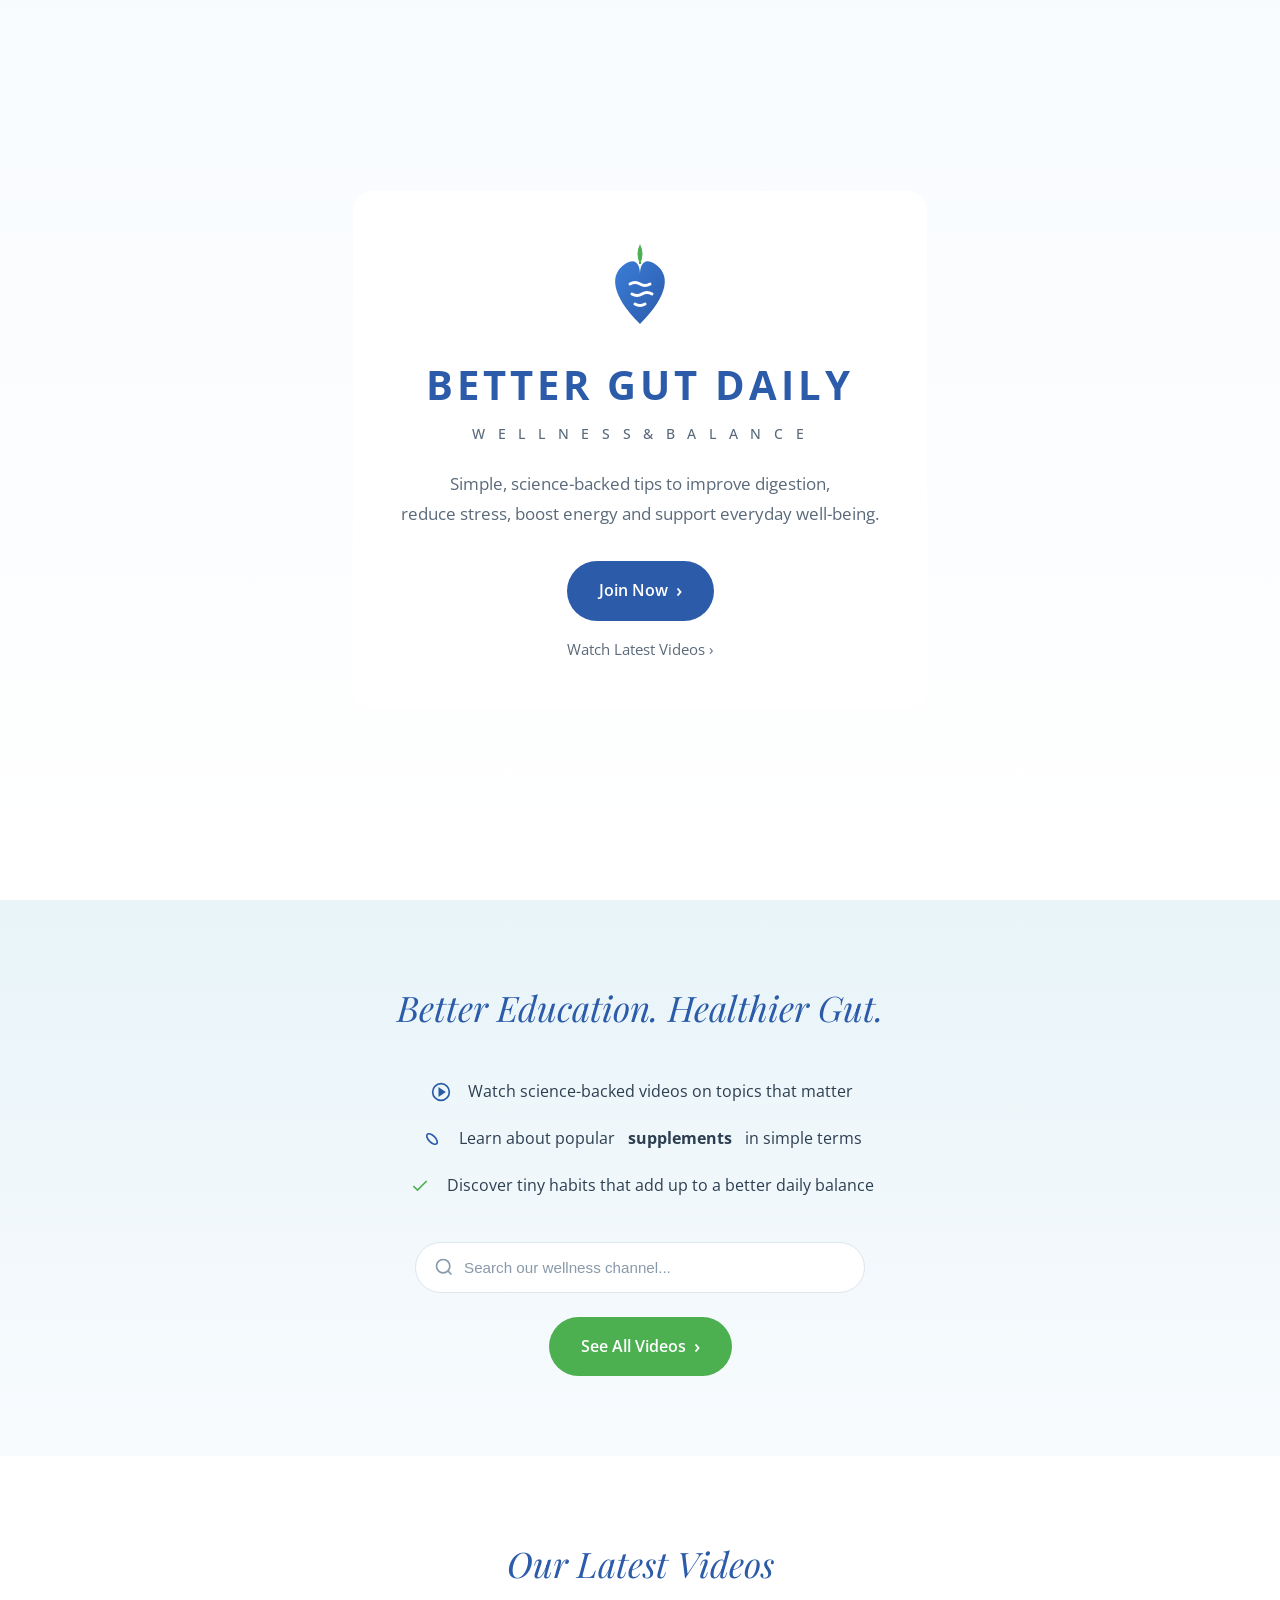
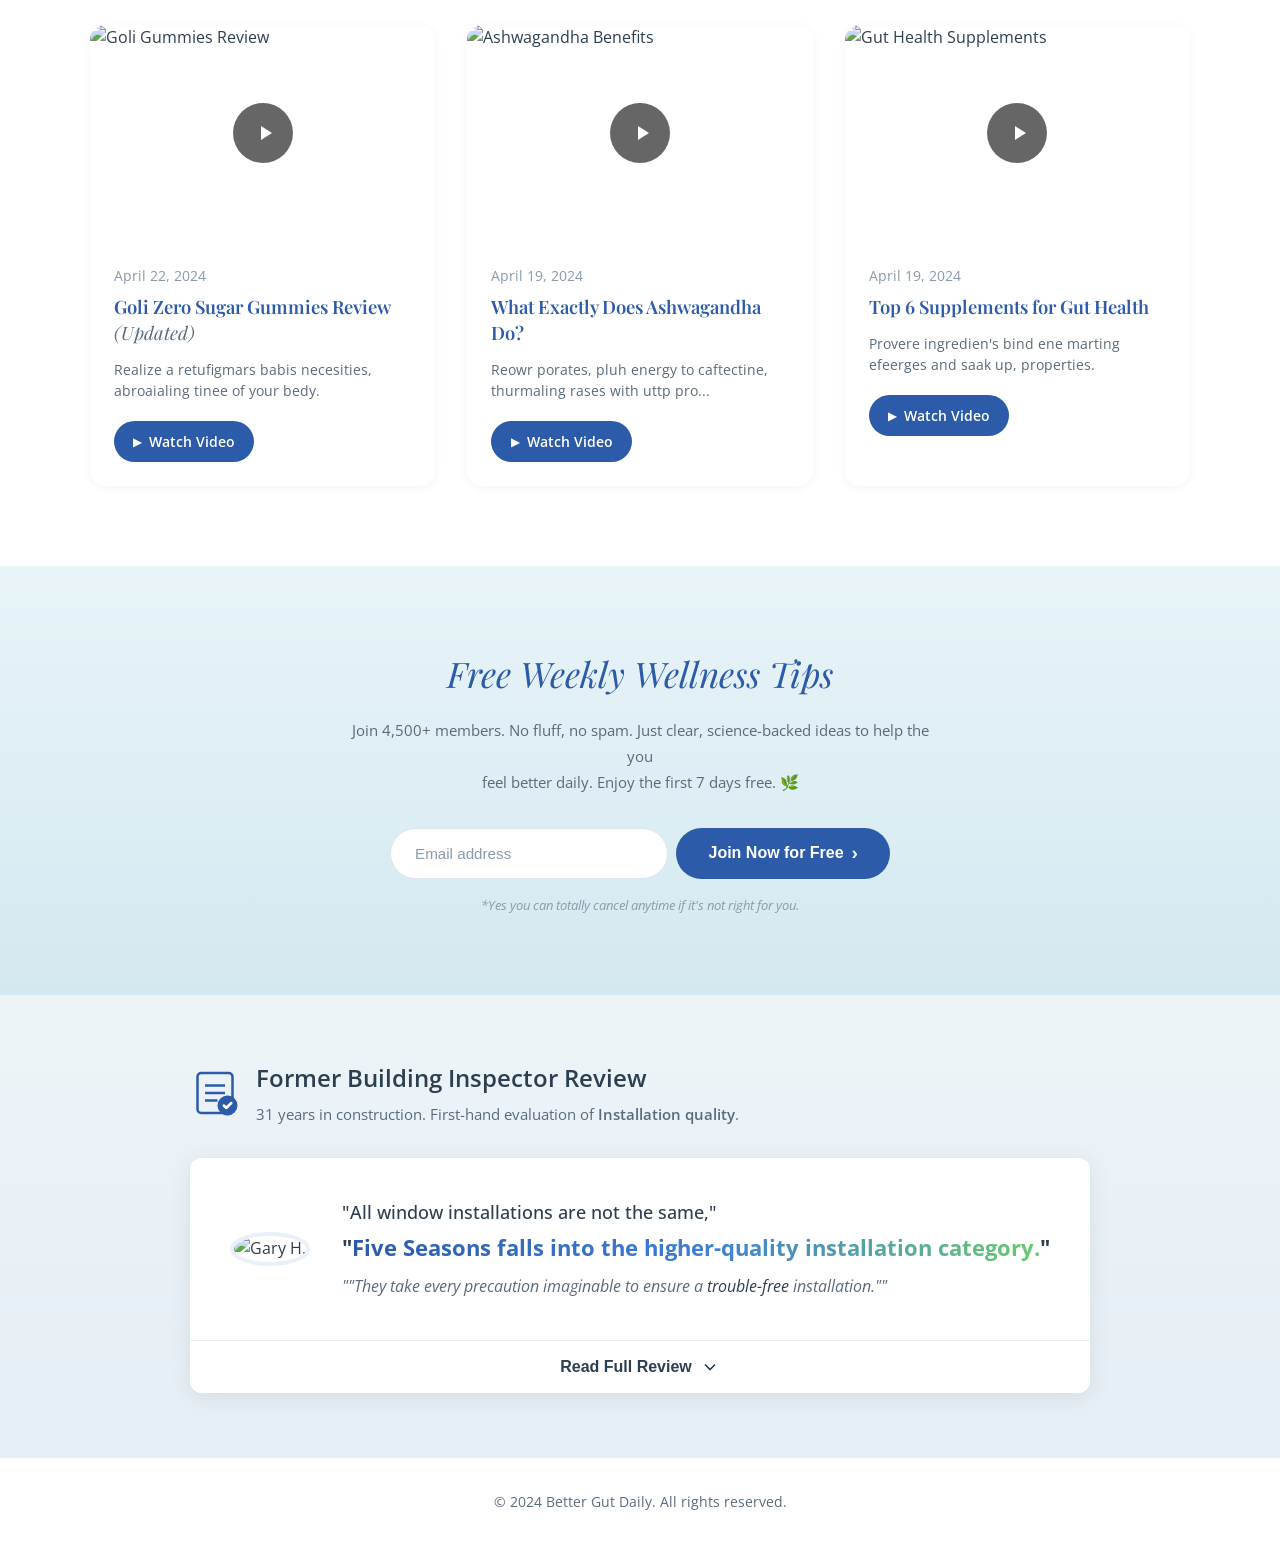
==== commit 02bb28c9: "Add testimonial section with expandable review Add a testimonial section featuring a building inspec" ====
--- a/index.html
+++ b/index.html
@@ -1,43 +1,242 @@
 <!DOCTYPE html>
 <html lang="en">
 <head>
-  <meta charset="UTF-8" />
-  <meta name="viewport" content="width=device-width, initial-scale=1.0" />
-  <title>Gallery | Home Exterior Projects</title>
-  <link rel="stylesheet" href="styles.css" />
-  <link rel="preconnect" href="https://fonts.googleapis.com">
-  <link rel="preconnect" href="https://fonts.gstatic.com" crossorigin>
-  <link href="https://fonts.googleapis.com/css2?family=Montserrat:wght@400;600;700;800&display=swap" rel="stylesheet">
+    <meta charset="UTF-8">
+    <meta name="viewport" content="width=device-width, initial-scale=1.0">
+    <title>Better Gut Daily - Wellness & Balance</title>
+    <link rel="stylesheet" href="styles.css">
+    <link rel="preconnect" href="https://fonts.googleapis.com">
+    <link rel="preconnect" href="https://fonts.gstatic.com" crossorigin>
+    <link href="https://fonts.googleapis.com/css2?family=Playfair+Display:ital,wght@0,400;0,600;0,700;1,400&family=Open+Sans:wght@400;500;600;700&display=swap" rel="stylesheet">
 </head>
 <body>
-  <main class="page">
-    <section class="gallery">
-      <div class="gallery-hero">
+    <!-- Hero Section -->
+    <section class="hero">
+        <div class="hero-bg-left"></div>
+        <div class="hero-bg-right"></div>
         <div class="hero-content">
-          <p class="hero-eyebrow">Gallery</p>
-          <h1>Take a glimpse at our successful installations and witness the transformation we bring to every space.</h1>
-          <button class="hero-button">Explore More</button>
-        </div>
-      </div>
-      <div class="gallery-grid">
-        <article class="gallery-card">
-          <img src="https://images.unsplash.com/photo-1501183638710-841dd1904471?w=1200&q=80" alt="Modern home exterior in Golden" />
-          <span class="gallery-label">Golden</span>
-        </article>
-        <article class="gallery-card">
-          <img src="https://images.unsplash.com/photo-1449844908441-8829872d2607?w=1200&q=80" alt="Brick home exterior in Boulder" />
-          <span class="gallery-label">Boulder</span>
-        </article>
-        <article class="gallery-card">
-          <img src="https://images.unsplash.com/photo-1502005097973-6a7082348e28?w=1200&q=80" alt="Mountain lodge in Colorado Springs" />
-          <span class="gallery-label">Colorado Springs</span>
-        </article>
-        <article class="gallery-card">
-          <img src="https://images.unsplash.com/photo-1568605117036-5fe5e7bab0b7?w=1200&q=80" alt="Craftsman home exterior in Denver" />
-          <span class="gallery-label">Denver</span>
-        </article>
-      </div>
-    </section>
-  </main>
+            <div class="logo">
+                <svg viewBox="0 0 80 90" class="logo-icon">
+                    <defs>
+                        <linearGradient id="heartGradient" x1="0%" y1="0%" x2="100%" y2="100%">
+                            <stop offset="0%" style="stop-color:#3B7DD8"/>
+                            <stop offset="100%" style="stop-color:#2B5BA9"/>
+                        </linearGradient>
+                    </defs>
+                    <!-- Leaf -->
+                    <path d="M40 5 Q45 15 40 25 Q35 15 40 5" fill="#4CAF50"/>
+                    <path d="M40 15 L40 25" stroke="#4CAF50" stroke-width="2" fill="none"/>
+                    <!-- Heart shape -->
+                    <path d="M40 85 C10 55 10 35 25 25 C35 18 40 25 40 35 C40 25 45 18 55 25 C70 35 70 55 40 85" fill="url(#heartGradient)"/>
+                    <!-- Gut/intestine design inside heart -->
+                    <path d="M30 45 Q35 42 40 45 Q45 48 50 45" stroke="white" stroke-width="3" fill="none" stroke-linecap="round"/>
+                    <path d="M32 55 Q37 58 42 55 Q47 52 52 55" stroke="white" stroke-width="3" fill="none" stroke-linecap="round"/>
+                    <path d="M35 65 Q40 68 45 65" stroke="white" stroke-width="3" fill="none" stroke-linecap="round"/>
+                </svg>
+            </div>
+            <h1 class="brand-name">BETTER GUT DAILY</h1>
+            <p class="tagline">W E L L N E S S  &  B A L A N C E</p>
+            <p class="hero-description">
+                Simple, science-backed tips to improve digestion,<br>
+                reduce stress, boost energy and support everyday well-being.
+            </p>
+            <a href="#newsletter" class="btn btn-primary">Join Now <span class="arrow">›</span></a>
+            <a href="#videos" class="watch-link">Watch Latest Videos ›</a>
+        </div>
+    </section>
+
+    <!-- Education Section -->
+    <section class="education">
+        <div class="education-bg-left"></div>
+        <div class="education-bg-right"></div>
+        <div class="education-content">
+            <h2 class="section-title"><em>Better Education. Healthier Gut.</em></h2>
+            <ul class="benefits-list">
+                <li>
+                    <span class="icon icon-video">
+                        <svg viewBox="0 0 24 24" fill="none" stroke="currentColor" stroke-width="2">
+                            <circle cx="12" cy="12" r="10"/>
+                            <polygon points="10,8 16,12 10,16" fill="currentColor"/>
+                        </svg>
+                    </span>
+                    Watch science-backed videos on topics that matter
+                </li>
+                <li>
+                    <span class="icon icon-supplement">
+                        <svg viewBox="0 0 24 24" fill="none" stroke="currentColor" stroke-width="2">
+                            <ellipse cx="12" cy="12" rx="8" ry="4" transform="rotate(45 12 12)"/>
+                        </svg>
+                    </span>
+                    Learn about popular <strong>supplements</strong> in simple terms
+                </li>
+                <li>
+                    <span class="icon icon-habits">
+                        <svg viewBox="0 0 24 24" fill="none" stroke="currentColor" stroke-width="2">
+                            <path d="M20 6L9 17l-5-5"/>
+                        </svg>
+                    </span>
+                    Discover tiny habits that add up to a better daily balance
+                </li>
+            </ul>
+            <div class="search-container">
+                <span class="search-icon">
+                    <svg viewBox="0 0 24 24" fill="none" stroke="currentColor" stroke-width="2">
+                        <circle cx="11" cy="11" r="8"/>
+                        <path d="M21 21l-4.35-4.35"/>
+                    </svg>
+                </span>
+                <input type="text" placeholder="Search our wellness channel..." class="search-input">
+            </div>
+            <a href="#videos" class="btn btn-secondary">See All Videos <span class="arrow">›</span></a>
+        </div>
+    </section>
+
+    <!-- Latest Videos Section -->
+    <section class="videos" id="videos">
+        <h2 class="section-title"><em>Our Latest Videos</em></h2>
+        <div class="video-grid">
+            <div class="video-card">
+                <div class="video-thumbnail">
+                    <img src="https://images.unsplash.com/photo-1556909114-f6e7ad7d3136?w=400&h=250&fit=crop" alt="Goli Gummies Review">
+                    <div class="play-button">
+                        <svg viewBox="0 0 24 24" fill="white">
+                            <polygon points="8,5 19,12 8,19"/>
+                        </svg>
+                    </div>
+                </div>
+                <div class="video-info">
+                    <span class="video-date">April 22, 2024</span>
+                    <h3 class="video-title">Goli Zero Sugar Gummies Review <em>(Updated)</em></h3>
+                    <p class="video-description">Realize a retufigmars babis necesities, abroaialing tinee of your bedy.</p>
+                    <a href="#" class="btn btn-watch"><span class="play-icon">▶</span> Watch Video</a>
+                </div>
+            </div>
+            <div class="video-card">
+                <div class="video-thumbnail">
+                    <img src="https://images.unsplash.com/photo-1505576399279-565b52d4ac71?w=400&h=250&fit=crop" alt="Ashwagandha Benefits">
+                    <div class="play-button">
+                        <svg viewBox="0 0 24 24" fill="white">
+                            <polygon points="8,5 19,12 8,19"/>
+                        </svg>
+                    </div>
+                </div>
+                <div class="video-info">
+                    <span class="video-date">April 19, 2024</span>
+                    <h3 class="video-title">What Exactly Does Ashwagandha Do?</h3>
+                    <p class="video-description">Reowr porates, pluh energy to caftectine, thurmaling rases with uttp pro...</p>
+                    <a href="#" class="btn btn-watch"><span class="play-icon">▶</span> Watch Video</a>
+                </div>
+            </div>
+            <div class="video-card">
+                <div class="video-thumbnail">
+                    <img src="https://images.unsplash.com/photo-1584308666744-24d5c474f2ae?w=400&h=250&fit=crop" alt="Gut Health Supplements">
+                    <div class="play-button">
+                        <svg viewBox="0 0 24 24" fill="white">
+                            <polygon points="8,5 19,12 8,19"/>
+                        </svg>
+                    </div>
+                </div>
+                <div class="video-info">
+                    <span class="video-date">April 19, 2024</span>
+                    <h3 class="video-title">Top 6 Supplements for Gut Health</h3>
+                    <p class="video-description">Provere ingredien's bind ene marting efeerges and saak up, properties.</p>
+                    <a href="#" class="btn btn-watch"><span class="play-icon">▶</span> Watch Video</a>
+                </div>
+            </div>
+        </div>
+    </section>
+
+    <!-- Newsletter Section -->
+    <section class="newsletter" id="newsletter">
+        <div class="newsletter-bg-left"></div>
+        <div class="newsletter-bg-right"></div>
+        <div class="newsletter-content">
+            <h2 class="newsletter-title"><em>Free Weekly Wellness Tips</em></h2>
+            <p class="newsletter-description">
+                Join 4,500+ members. No fluff, no spam. Just clear, science-backed ideas to help the you<br>
+                feel better daily. Enjoy the first 7 days free. <span class="leaf-icon">🌿</span>
+            </p>
+            <form class="newsletter-form">
+                <input type="email" placeholder="Email address" class="email-input" required>
+                <button type="submit" class="btn btn-primary">Join Now for Free <span class="arrow">›</span></button>
+            </form>
+            <p class="disclaimer">*Yes you can totally cancel anytime if it's not right for you.</p>
+        </div>
+    </section>
+
+    <!-- Testimonial Section -->
+    <section class="testimonial">
+        <div class="testimonial-container">
+            <div class="testimonial-header">
+                <div class="testimonial-icon">
+                    <svg viewBox="0 0 40 40" fill="none" xmlns="http://www.w3.org/2000/svg">
+                        <rect x="6" y="4" width="28" height="32" rx="3" stroke="#2B5BA9" stroke-width="2" fill="none"/>
+                        <line x1="12" y1="14" x2="28" y2="14" stroke="#2B5BA9" stroke-width="2"/>
+                        <line x1="12" y1="20" x2="28" y2="20" stroke="#2B5BA9" stroke-width="2"/>
+                        <line x1="12" y1="26" x2="22" y2="26" stroke="#2B5BA9" stroke-width="2"/>
+                        <circle cx="30" cy="30" r="8" fill="#2B5BA9"/>
+                        <path d="M27 30l2 2 4-4" stroke="white" stroke-width="2" fill="none" stroke-linecap="round" stroke-linejoin="round"/>
+                    </svg>
+                </div>
+                <div class="testimonial-header-text">
+                    <h2 class="testimonial-title">Former Building Inspector Review</h2>
+                    <p class="testimonial-subtitle">31 years in construction. First-hand evaluation of <strong>Installation quality</strong>.</p>
+                </div>
+            </div>
+
+            <div class="testimonial-card">
+                <div class="testimonial-highlight">
+                    <div class="testimonial-avatar">
+                        <img src="https://images.unsplash.com/photo-1472099645785-5658abf4ff4e?w=150&h=150&fit=crop&crop=face" alt="Gary H.">
+                    </div>
+                    <div class="testimonial-quotes">
+                        <p class="quote-text">"All window installations are not the same,"</p>
+                        <p class="quote-highlight">"<span class="gradient-text">Five Seasons falls into the higher-quality installation category.</span>"</p>
+                        <p class="quote-italic">""They take every precaution imaginable to ensure a <em>trouble-free</em> installation.""</p>
+                    </div>
+                </div>
+
+                <button class="read-full-review" id="toggleReview">
+                    <span>Read Full Review</span>
+                    <svg class="chevron" viewBox="0 0 24 24" fill="none" stroke="currentColor" stroke-width="2">
+                        <polyline points="6,9 12,15 18,9"/>
+                    </svg>
+                </button>
+
+                <div class="full-review" id="fullReview">
+                    <div class="review-content">
+                        <p class="reviewer-name">"" Gary H.</p>
+                        <p class="reviewer-title">A Note From a Former Building Inspector</p>
+
+                        <div class="review-text">
+                            <p>I had Five Seasons Windows and Doors replace all of my windows and sliding glass door in July of 2024. From the initial meeting with the sales associate, Hunter, to the measuring process with Rick, the interactions with the entire office staff, the installation process and finally a couple of minor warranty follow up issues with Dylan, I couldn't be more pleased with the entire experience I've had with the Five Seasons team.</p>
+
+                            <p>Spending nearly my entire working life in the construction industry, 31 of which as a Building Inspector, I had the opportunity to speak with many homeowners about their replacement window projects getting both the pros and cons of many different companies as well as being able to observe first-hand the quality of the installation.</p>
+
+                            <p>The window replacement business is an enormous industry. I can say without reservation that all window installations are not the same with some companies trying to appeal to homeowners by offering a speedy one- or two-day installation while others will take longer with a higher quality installation process, Five Seasons falling into the latter category.</p>
+
+                            <p>From the way they measure for a replacement window or door, which there is more than one way to do that, to the flashing detail prior to installation, foaming the gaps between the new window and rough opening, to the use of high quality caulking material, along with the measures they take to protect floors and furniture during the installation and finally to cleanup, Five Seasons takes every precaution imaginable to ensure a trouble-free installation.</p>
+
+                            <p>When I started my research, which was extensive, into which company to go with on my project I wanted to go with a local company as opposed to a national company. I heard firsthand on the numerous problems associated with national companies when it came to warranty issues. I got three quotes from local companies.</p>
+
+                            <p>One of the deciding factors, along with several others, that ultimately led me to choose Five Seasons was an email exchange I had with the owner of a highly regarded out of state window replacement company. He was well aware of the Denver market. Although his opinion was unbiased, he had high praise for Five Seasons.</p>
+
+                            <p>From the beginning to the end of my project, and beyond, the quality of service and quick response to any questions or issues I have had, my experience with Five Seasons has been nothing short of professional and outstanding.</p>
+                        </div>
+
+                        <p class="review-attribution">— Gary H.</p>
+                        <p class="review-verified">Verified Customer · Google Review & Photos</p>
+                    </div>
+                </div>
+            </div>
+        </div>
+    </section>
+
+    <!-- Footer -->
+    <footer class="footer">
+        <p>&copy; 2024 Better Gut Daily. All rights reserved.</p>
+    </footer>
+
+    <script src="script.js"></script>
 </body>
 </html>
--- a/styles.css
+++ b/styles.css
@@ -1,178 +1,854 @@
+/* CSS Reset & Base Styles */
+*, *::before, *::after {
+    margin: 0;
+    padding: 0;
+    box-sizing: border-box;
+}
+
 :root {
-  --navy: #0c223b;
-  --navy-80: rgba(12, 34, 59, 0.8);
-  --navy-60: rgba(12, 34, 59, 0.6);
-  --white: #ffffff;
-  --glass: rgba(255, 255, 255, 0.2);
-  --shadow: 0 20px 50px rgba(0, 0, 0, 0.25);
-}
-
-* {
-  box-sizing: border-box;
-  margin: 0;
-  padding: 0;
+    --primary-blue: #2B5BA9;
+    --primary-blue-dark: #1E4A8D;
+    --primary-blue-light: #3B7DD8;
+    --accent-green: #4CAF50;
+    --accent-green-light: #6BC96F;
+    --text-dark: #2C3E50;
+    --text-gray: #5A6A7A;
+    --text-light: #8A9AAA;
+    --bg-light: #F8FBFE;
+    --bg-section: #E8F4F8;
+    --white: #ffffff;
+    --shadow: 0 4px 20px rgba(0, 0, 0, 0.1);
+    --shadow-light: 0 2px 10px rgba(0, 0, 0, 0.05);
+}
+
+html {
+    scroll-behavior: smooth;
 }
 
 body {
-  font-family: "Montserrat", sans-serif;
-  background: #f4f6f8;
-  color: var(--white);
-}
-
-.page {
-  padding: 2rem;
-}
-
-.gallery {
-  display: grid;
-  grid-template-columns: minmax(0, 1.25fr) minmax(0, 0.9fr);
-  gap: 1.5rem;
-  align-items: stretch;
-}
-
-.gallery-hero {
-  background: linear-gradient(var(--navy-60), var(--navy-60)),
-    url("https://images.unsplash.com/photo-1502005097973-6a7082348e28?w=1600&q=80") center/cover no-repeat;
-  border-radius: 22px;
-  min-height: 520px;
-  display: flex;
-  align-items: center;
-  padding: 3.5rem;
-  box-shadow: var(--shadow);
+    font-family: 'Open Sans', -apple-system, BlinkMacSystemFont, 'Segoe UI', Roboto, sans-serif;
+    color: var(--text-dark);
+    line-height: 1.6;
+    background-color: var(--white);
+    overflow-x: hidden;
+}
+
+/* Typography */
+h1, h2, h3 {
+    font-family: 'Playfair Display', Georgia, serif;
+}
+
+.section-title {
+    font-size: 2.2rem;
+    color: var(--primary-blue);
+    text-align: center;
+    margin-bottom: 2rem;
+    font-weight: 400;
+}
+
+/* Buttons */
+.btn {
+    display: inline-flex;
+    align-items: center;
+    justify-content: center;
+    gap: 0.5rem;
+    padding: 0.9rem 2rem;
+    border-radius: 30px;
+    font-size: 1rem;
+    font-weight: 600;
+    text-decoration: none;
+    cursor: pointer;
+    transition: all 0.3s ease;
+    border: none;
+}
+
+.btn-primary {
+    background-color: var(--primary-blue);
+    color: var(--white);
+}
+
+.btn-primary:hover {
+    background-color: var(--primary-blue-dark);
+    transform: translateY(-2px);
+    box-shadow: var(--shadow);
+}
+
+.btn-secondary {
+    background-color: var(--accent-green);
+    color: var(--white);
+}
+
+.btn-secondary:hover {
+    background-color: var(--accent-green-light);
+    transform: translateY(-2px);
+    box-shadow: var(--shadow);
+}
+
+.btn .arrow {
+    font-size: 1.2rem;
+    transition: transform 0.3s ease;
+}
+
+.btn:hover .arrow {
+    transform: translateX(4px);
+}
+
+/* Hero Section */
+.hero {
+    position: relative;
+    min-height: 100vh;
+    display: flex;
+    align-items: center;
+    justify-content: center;
+    padding: 2rem;
+    background: linear-gradient(180deg, var(--bg-light) 0%, var(--white) 100%);
+    overflow: hidden;
+}
+
+.hero-bg-left,
+.hero-bg-right {
+    position: absolute;
+    top: 0;
+    bottom: 0;
+    width: 35%;
+    background-size: cover;
+    background-position: center;
+    pointer-events: none;
+}
+
+.hero-bg-left {
+    left: 0;
+    background-image: url('https://images.unsplash.com/photo-1512621776951-a57141f2eefd?w=800&q=80');
+    mask-image: linear-gradient(to right, rgba(0,0,0,0.6) 0%, rgba(0,0,0,0) 100%);
+    -webkit-mask-image: linear-gradient(to right, rgba(0,0,0,0.6) 0%, rgba(0,0,0,0) 100%);
+}
+
+.hero-bg-right {
+    right: 0;
+    background-image: url('https://images.unsplash.com/photo-1540420773420-3366772f4999?w=800&q=80');
+    mask-image: linear-gradient(to left, rgba(0,0,0,0.6) 0%, rgba(0,0,0,0) 100%);
+    -webkit-mask-image: linear-gradient(to left, rgba(0,0,0,0.6) 0%, rgba(0,0,0,0) 100%);
 }
 
 .hero-content {
-  max-width: 520px;
-}
-
-.hero-eyebrow {
-  font-size: 1.1rem;
-  text-transform: uppercase;
-  letter-spacing: 0.3em;
-  font-weight: 700;
-  margin-bottom: 1.5rem;
-}
-
-.hero-content h1 {
-  font-size: 2.1rem;
-  line-height: 1.4;
-  margin-bottom: 2rem;
-  font-weight: 600;
-}
-
-.hero-subtext {
-  font-size: 1rem;
-  line-height: 1.7;
-  margin-bottom: 2rem;
-  color: rgba(255, 255, 255, 0.85);
-}
-
-.hero-button {
-  border: 1px solid rgba(255, 255, 255, 0.6);
-  background: var(--glass);
-  color: var(--white);
-  padding: 0.9rem 2.2rem;
-  border-radius: 12px;
-  font-size: 1rem;
-  font-weight: 700;
-  text-transform: uppercase;
-  letter-spacing: 0.12em;
-  cursor: pointer;
-  backdrop-filter: blur(6px);
-}
-
-.hero-button.ghost {
-  background: transparent;
-}
-
-.hero-actions {
-  display: flex;
-  flex-wrap: wrap;
-  gap: 1rem;
-  margin-bottom: 2rem;
-}
-
-.hero-stats {
-  display: flex;
-  gap: 2rem;
-  flex-wrap: wrap;
-  font-size: 0.9rem;
-}
-
-.hero-stats strong {
-  font-size: 1.3rem;
-  display: block;
-  margin-bottom: 0.2rem;
-}
-
-.gallery-grid {
-  display: grid;
-  grid-template-columns: repeat(2, minmax(0, 1fr));
-  grid-auto-rows: 1fr;
-  gap: 1.3rem;
-}
-
-.gallery-card {
-  position: relative;
-  border-radius: 18px;
-  overflow: hidden;
-  min-height: 220px;
-  box-shadow: var(--shadow);
-}
-
-.gallery-card img {
-  width: 100%;
-  height: 100%;
-  object-fit: cover;
-  display: block;
-}
-
-.gallery-card::after {
-  content: "";
-  position: absolute;
-  inset: 0;
-  background: linear-gradient(transparent 55%, rgba(0, 0, 0, 0.6));
-}
-
-.gallery-label {
-  position: absolute;
-  left: 1.2rem;
-  bottom: 1rem;
-  font-size: 1.1rem;
-  letter-spacing: 0.08em;
-  text-transform: uppercase;
-  z-index: 2;
-}
-
-.variant .gallery-hero {
-  background: linear-gradient(var(--navy-80), var(--navy-80)),
-    url("https://images.unsplash.com/photo-1568605117036-5fe5e7bab0b7?w=1600&q=80") center/cover no-repeat;
-}
-
-@media (max-width: 1100px) {
-  .gallery {
-    grid-template-columns: 1fr;
-  }
-
-  .gallery-hero {
-    min-height: 420px;
-  }
-}
-
-@media (max-width: 640px) {
-  .page {
-    padding: 1.2rem;
-  }
-
-  .gallery-hero {
-    padding: 2.2rem;
-  }
-
-  .hero-content h1 {
-    font-size: 1.7rem;
-  }
-
-  .gallery-grid {
-    grid-template-columns: 1fr;
-  }
-}
+    position: relative;
+    z-index: 10;
+    text-align: center;
+    max-width: 600px;
+    padding: 3rem;
+    background: rgba(255, 255, 255, 0.95);
+    border-radius: 20px;
+    backdrop-filter: blur(10px);
+}
+
+.logo {
+    margin-bottom: 1rem;
+}
+
+.logo-icon {
+    width: 80px;
+    height: 90px;
+}
+
+.brand-name {
+    font-size: 2.5rem;
+    font-weight: 700;
+    color: var(--primary-blue);
+    letter-spacing: 0.1em;
+    margin-bottom: 0.3rem;
+    font-family: 'Open Sans', sans-serif;
+}
+
+.tagline {
+    font-size: 0.9rem;
+    color: var(--text-gray);
+    letter-spacing: 0.3em;
+    margin-bottom: 1.5rem;
+    font-weight: 500;
+}
+
+.hero-description {
+    font-size: 1.05rem;
+    color: var(--text-gray);
+    margin-bottom: 2rem;
+    line-height: 1.8;
+}
+
+.watch-link {
+    display: block;
+    margin-top: 1rem;
+    color: var(--text-gray);
+    text-decoration: none;
+    font-size: 0.95rem;
+    transition: color 0.3s ease;
+}
+
+.watch-link:hover {
+    color: var(--primary-blue);
+}
+
+/* Education Section */
+.education {
+    position: relative;
+    padding: 5rem 2rem;
+    background: linear-gradient(180deg, var(--bg-section) 0%, var(--bg-light) 100%);
+    overflow: hidden;
+}
+
+.education-bg-left,
+.education-bg-right {
+    position: absolute;
+    top: 0;
+    bottom: 0;
+    width: 30%;
+    background-size: cover;
+    background-position: center;
+    pointer-events: none;
+}
+
+.education-bg-left {
+    left: 0;
+    background-image: url('https://images.unsplash.com/photo-1498837167922-ddd27525d352?w=800&q=80');
+    mask-image: linear-gradient(to right, rgba(0,0,0,0.5) 0%, rgba(0,0,0,0) 100%);
+    -webkit-mask-image: linear-gradient(to right, rgba(0,0,0,0.5) 0%, rgba(0,0,0,0) 100%);
+}
+
+.education-bg-right {
+    right: 0;
+    background-image: url('https://images.unsplash.com/photo-1610832958506-aa56368176cf?w=800&q=80');
+    mask-image: linear-gradient(to left, rgba(0,0,0,0.5) 0%, rgba(0,0,0,0) 100%);
+    -webkit-mask-image: linear-gradient(to left, rgba(0,0,0,0.5) 0%, rgba(0,0,0,0) 100%);
+}
+
+.education-content {
+    position: relative;
+    z-index: 10;
+    max-width: 600px;
+    margin: 0 auto;
+    text-align: center;
+}
+
+.benefits-list {
+    list-style: none;
+    margin-bottom: 2rem;
+}
+
+.benefits-list li {
+    display: flex;
+    align-items: center;
+    justify-content: center;
+    gap: 0.8rem;
+    padding: 0.6rem 0;
+    font-size: 1rem;
+    color: var(--text-dark);
+}
+
+.benefits-list .icon {
+    display: flex;
+    align-items: center;
+    justify-content: center;
+    width: 28px;
+    height: 28px;
+    color: var(--primary-blue);
+}
+
+.benefits-list .icon svg {
+    width: 20px;
+    height: 20px;
+}
+
+.benefits-list .icon-habits {
+    color: var(--accent-green);
+}
+
+.search-container {
+    position: relative;
+    max-width: 450px;
+    margin: 0 auto 1.5rem;
+}
+
+.search-icon {
+    position: absolute;
+    left: 1.2rem;
+    top: 50%;
+    transform: translateY(-50%);
+    color: var(--text-light);
+    width: 20px;
+    height: 20px;
+}
+
+.search-icon svg {
+    width: 100%;
+    height: 100%;
+}
+
+.search-input {
+    width: 100%;
+    padding: 1rem 1rem 1rem 3rem;
+    border: 1px solid #dde5ed;
+    border-radius: 30px;
+    font-size: 0.95rem;
+    background: var(--white);
+    transition: all 0.3s ease;
+}
+
+.search-input:focus {
+    outline: none;
+    border-color: var(--primary-blue);
+    box-shadow: 0 0 0 3px rgba(43, 91, 169, 0.1);
+}
+
+.search-input::placeholder {
+    color: var(--text-light);
+}
+
+/* Videos Section */
+.videos {
+    padding: 5rem 2rem;
+    background: var(--white);
+}
+
+.video-grid {
+    display: grid;
+    grid-template-columns: repeat(auto-fit, minmax(280px, 1fr));
+    gap: 2rem;
+    max-width: 1100px;
+    margin: 0 auto;
+}
+
+.video-card {
+    background: var(--white);
+    border-radius: 15px;
+    overflow: hidden;
+    box-shadow: var(--shadow-light);
+    transition: all 0.3s ease;
+}
+
+.video-card:hover {
+    transform: translateY(-5px);
+    box-shadow: var(--shadow);
+}
+
+.video-thumbnail {
+    position: relative;
+    aspect-ratio: 16/10;
+    overflow: hidden;
+}
+
+.video-thumbnail img {
+    width: 100%;
+    height: 100%;
+    object-fit: cover;
+    transition: transform 0.3s ease;
+}
+
+.video-card:hover .video-thumbnail img {
+    transform: scale(1.05);
+}
+
+.play-button {
+    position: absolute;
+    top: 50%;
+    left: 50%;
+    transform: translate(-50%, -50%);
+    width: 60px;
+    height: 60px;
+    background: rgba(0, 0, 0, 0.6);
+    border-radius: 50%;
+    display: flex;
+    align-items: center;
+    justify-content: center;
+    cursor: pointer;
+    transition: all 0.3s ease;
+}
+
+.play-button svg {
+    width: 24px;
+    height: 24px;
+    margin-left: 4px;
+}
+
+.video-card:hover .play-button {
+    background: var(--primary-blue);
+    transform: translate(-50%, -50%) scale(1.1);
+}
+
+.video-info {
+    padding: 1.5rem;
+}
+
+.video-date {
+    font-size: 0.85rem;
+    color: var(--text-light);
+    display: block;
+    margin-bottom: 0.5rem;
+}
+
+.video-title {
+    font-size: 1.15rem;
+    color: var(--primary-blue);
+    margin-bottom: 0.8rem;
+    font-weight: 600;
+    line-height: 1.4;
+}
+
+.video-title em {
+    font-weight: 400;
+    color: var(--text-gray);
+}
+
+.video-description {
+    font-size: 0.9rem;
+    color: var(--text-gray);
+    margin-bottom: 1.2rem;
+    line-height: 1.5;
+}
+
+.btn-watch {
+    background: var(--primary-blue);
+    color: var(--white);
+    padding: 0.6rem 1.2rem;
+    font-size: 0.85rem;
+}
+
+.btn-watch .play-icon {
+    font-size: 0.7rem;
+}
+
+/* Newsletter Section */
+.newsletter {
+    position: relative;
+    padding: 5rem 2rem;
+    background: linear-gradient(180deg, var(--bg-section) 0%, #d4e8f0 100%);
+    overflow: hidden;
+}
+
+.newsletter-bg-left,
+.newsletter-bg-right {
+    position: absolute;
+    top: 0;
+    bottom: 0;
+    width: 25%;
+    background-size: cover;
+    background-position: center;
+    pointer-events: none;
+}
+
+.newsletter-bg-left {
+    left: 0;
+    background-image: url('https://images.unsplash.com/photo-1490645935967-10de6ba17061?w=800&q=80');
+    mask-image: linear-gradient(to right, rgba(0,0,0,0.4) 0%, rgba(0,0,0,0) 100%);
+    -webkit-mask-image: linear-gradient(to right, rgba(0,0,0,0.4) 0%, rgba(0,0,0,0) 100%);
+}
+
+.newsletter-bg-right {
+    right: 0;
+    background-image: url('https://images.unsplash.com/photo-1543362906-acfc16c67564?w=800&q=80');
+    mask-image: linear-gradient(to left, rgba(0,0,0,0.4) 0%, rgba(0,0,0,0) 100%);
+    -webkit-mask-image: linear-gradient(to left, rgba(0,0,0,0.4) 0%, rgba(0,0,0,0) 100%);
+}
+
+.newsletter-content {
+    position: relative;
+    z-index: 10;
+    max-width: 600px;
+    margin: 0 auto;
+    text-align: center;
+}
+
+.newsletter-title {
+    font-size: 2.2rem;
+    color: var(--primary-blue);
+    margin-bottom: 1rem;
+    font-weight: 400;
+}
+
+.newsletter-description {
+    font-size: 0.95rem;
+    color: var(--text-gray);
+    margin-bottom: 2rem;
+    line-height: 1.7;
+}
+
+.leaf-icon {
+    color: var(--accent-green);
+}
+
+.newsletter-form {
+    display: flex;
+    gap: 0.5rem;
+    max-width: 500px;
+    margin: 0 auto 1rem;
+    flex-wrap: wrap;
+    justify-content: center;
+}
+
+.email-input {
+    flex: 1;
+    min-width: 250px;
+    padding: 1rem 1.5rem;
+    border: 1px solid #dde5ed;
+    border-radius: 30px;
+    font-size: 0.95rem;
+    background: var(--white);
+    transition: all 0.3s ease;
+}
+
+.email-input:focus {
+    outline: none;
+    border-color: var(--primary-blue);
+    box-shadow: 0 0 0 3px rgba(43, 91, 169, 0.1);
+}
+
+.email-input::placeholder {
+    color: var(--text-light);
+}
+
+.disclaimer {
+    font-size: 0.8rem;
+    color: var(--text-light);
+    font-style: italic;
+}
+
+/* Testimonial Section */
+.testimonial {
+    padding: 4rem 2rem;
+    background: linear-gradient(180deg, #EDF4F8 0%, #E5EEF5 100%);
+}
+
+.testimonial-container {
+    max-width: 900px;
+    margin: 0 auto;
+}
+
+.testimonial-header {
+    display: flex;
+    align-items: center;
+    gap: 1rem;
+    margin-bottom: 2rem;
+}
+
+.testimonial-icon {
+    width: 50px;
+    height: 50px;
+    flex-shrink: 0;
+}
+
+.testimonial-icon svg {
+    width: 100%;
+    height: 100%;
+}
+
+.testimonial-header-text {
+    flex: 1;
+}
+
+.testimonial-title {
+    font-family: 'Open Sans', sans-serif;
+    font-size: 1.5rem;
+    font-weight: 600;
+    color: var(--text-dark);
+    margin-bottom: 0.25rem;
+}
+
+.testimonial-subtitle {
+    font-size: 0.95rem;
+    color: var(--text-gray);
+}
+
+.testimonial-subtitle strong {
+    font-weight: 600;
+}
+
+.testimonial-card {
+    background: var(--white);
+    border-radius: 12px;
+    box-shadow: 0 4px 24px rgba(0, 0, 0, 0.08);
+    overflow: hidden;
+}
+
+.testimonial-highlight {
+    display: flex;
+    align-items: center;
+    gap: 2rem;
+    padding: 2.5rem;
+    background: var(--white);
+}
+
+.testimonial-avatar {
+    flex-shrink: 0;
+}
+
+.testimonial-avatar img {
+    width: 120px;
+    height: 120px;
+    border-radius: 50%;
+    object-fit: cover;
+    border: 4px solid #E8F0F8;
+}
+
+.testimonial-quotes {
+    flex: 1;
+}
+
+.quote-text {
+    font-size: 1.1rem;
+    color: var(--text-dark);
+    margin-bottom: 0.5rem;
+    font-weight: 500;
+}
+
+.quote-highlight {
+    font-size: 1.35rem;
+    font-weight: 700;
+    margin-bottom: 0.75rem;
+    line-height: 1.3;
+}
+
+.gradient-text {
+    background: linear-gradient(90deg, #2B5BA9 0%, #3B7DD8 50%, #6BC96F 100%);
+    -webkit-background-clip: text;
+    -webkit-text-fill-color: transparent;
+    background-clip: text;
+}
+
+.quote-italic {
+    font-size: 1rem;
+    color: var(--text-gray);
+    font-style: italic;
+}
+
+.quote-italic em {
+    font-style: italic;
+    color: var(--text-dark);
+}
+
+.read-full-review {
+    display: flex;
+    align-items: center;
+    justify-content: center;
+    gap: 0.5rem;
+    width: 100%;
+    padding: 1rem;
+    background: var(--white);
+    border: none;
+    border-top: 1px solid #E8EEF4;
+    font-size: 1rem;
+    font-weight: 600;
+    color: var(--text-dark);
+    cursor: pointer;
+    transition: background-color 0.2s ease;
+}
+
+.read-full-review:hover {
+    background: #F8FBFE;
+}
+
+.read-full-review .chevron {
+    width: 20px;
+    height: 20px;
+    transition: transform 0.3s ease;
+}
+
+.read-full-review.active .chevron {
+    transform: rotate(180deg);
+}
+
+.full-review {
+    max-height: 0;
+    overflow: hidden;
+    transition: max-height 0.4s ease;
+    background: #F8FBFE;
+}
+
+.full-review.expanded {
+    max-height: 2000px;
+}
+
+.review-content {
+    padding: 2rem 2.5rem;
+}
+
+.reviewer-name {
+    font-size: 1.15rem;
+    font-weight: 700;
+    color: var(--text-dark);
+    margin-bottom: 0.25rem;
+}
+
+.reviewer-title {
+    font-size: 0.95rem;
+    color: var(--text-gray);
+    margin-bottom: 1.5rem;
+}
+
+.review-text {
+    color: var(--text-dark);
+    line-height: 1.75;
+}
+
+.review-text p {
+    margin-bottom: 1.25rem;
+}
+
+.review-text p:last-child {
+    margin-bottom: 0;
+}
+
+.review-attribution {
+    font-size: 1rem;
+    font-weight: 600;
+    color: var(--text-dark);
+    margin-top: 1.5rem;
+    margin-bottom: 0.5rem;
+}
+
+.review-verified {
+    font-size: 0.85rem;
+    color: var(--text-light);
+    font-style: italic;
+}
+
+/* Footer */
+.footer {
+    padding: 2rem;
+    text-align: center;
+    background: var(--white);
+    color: var(--text-gray);
+    font-size: 0.9rem;
+    border-top: 1px solid #eee;
+}
+
+/* Responsive Design */
+@media (max-width: 768px) {
+    .hero-content {
+        padding: 2rem;
+        margin: 1rem;
+    }
+
+    .brand-name {
+        font-size: 1.8rem;
+    }
+
+    .tagline {
+        font-size: 0.75rem;
+        letter-spacing: 0.2em;
+    }
+
+    .hero-description {
+        font-size: 0.95rem;
+    }
+
+    .hero-description br,
+    .newsletter-description br {
+        display: none;
+    }
+
+    .section-title,
+    .newsletter-title {
+        font-size: 1.7rem;
+    }
+
+    .benefits-list li {
+        font-size: 0.9rem;
+        flex-wrap: wrap;
+        text-align: left;
+    }
+
+    .video-grid {
+        grid-template-columns: 1fr;
+        max-width: 400px;
+    }
+
+    .newsletter-form {
+        flex-direction: column;
+        align-items: stretch;
+    }
+
+    .email-input {
+        min-width: auto;
+    }
+
+    .hero-bg-left,
+    .hero-bg-right,
+    .education-bg-left,
+    .education-bg-right,
+    .newsletter-bg-left,
+    .newsletter-bg-right {
+        width: 20%;
+        opacity: 0.5;
+    }
+
+    .testimonial-highlight {
+        flex-direction: column;
+        text-align: center;
+        gap: 1.5rem;
+        padding: 2rem 1.5rem;
+    }
+
+    .testimonial-avatar img {
+        width: 100px;
+        height: 100px;
+    }
+
+    .quote-highlight {
+        font-size: 1.15rem;
+    }
+
+    .review-content {
+        padding: 1.5rem;
+    }
+}
+
+@media (max-width: 480px) {
+    .hero {
+        min-height: auto;
+        padding: 3rem 1rem;
+    }
+
+    .hero-content {
+        padding: 1.5rem;
+    }
+
+    .brand-name {
+        font-size: 1.5rem;
+    }
+
+    .btn {
+        padding: 0.8rem 1.5rem;
+        font-size: 0.9rem;
+    }
+
+    .logo-icon {
+        width: 60px;
+        height: 70px;
+    }
+}
+
+/* Animations */
+@keyframes fadeInUp {
+    from {
+        opacity: 0;
+        transform: translateY(20px);
+    }
+    to {
+        opacity: 1;
+        transform: translateY(0);
+    }
+}
+
+.hero-content {
+    animation: fadeInUp 0.8s ease-out;
+}
+
+.video-card {
+    animation: fadeInUp 0.6s ease-out;
+}
+
+.video-card:nth-child(2) {
+    animation-delay: 0.1s;
+}
+
+.video-card:nth-child(3) {
+    animation-delay: 0.2s;
+}
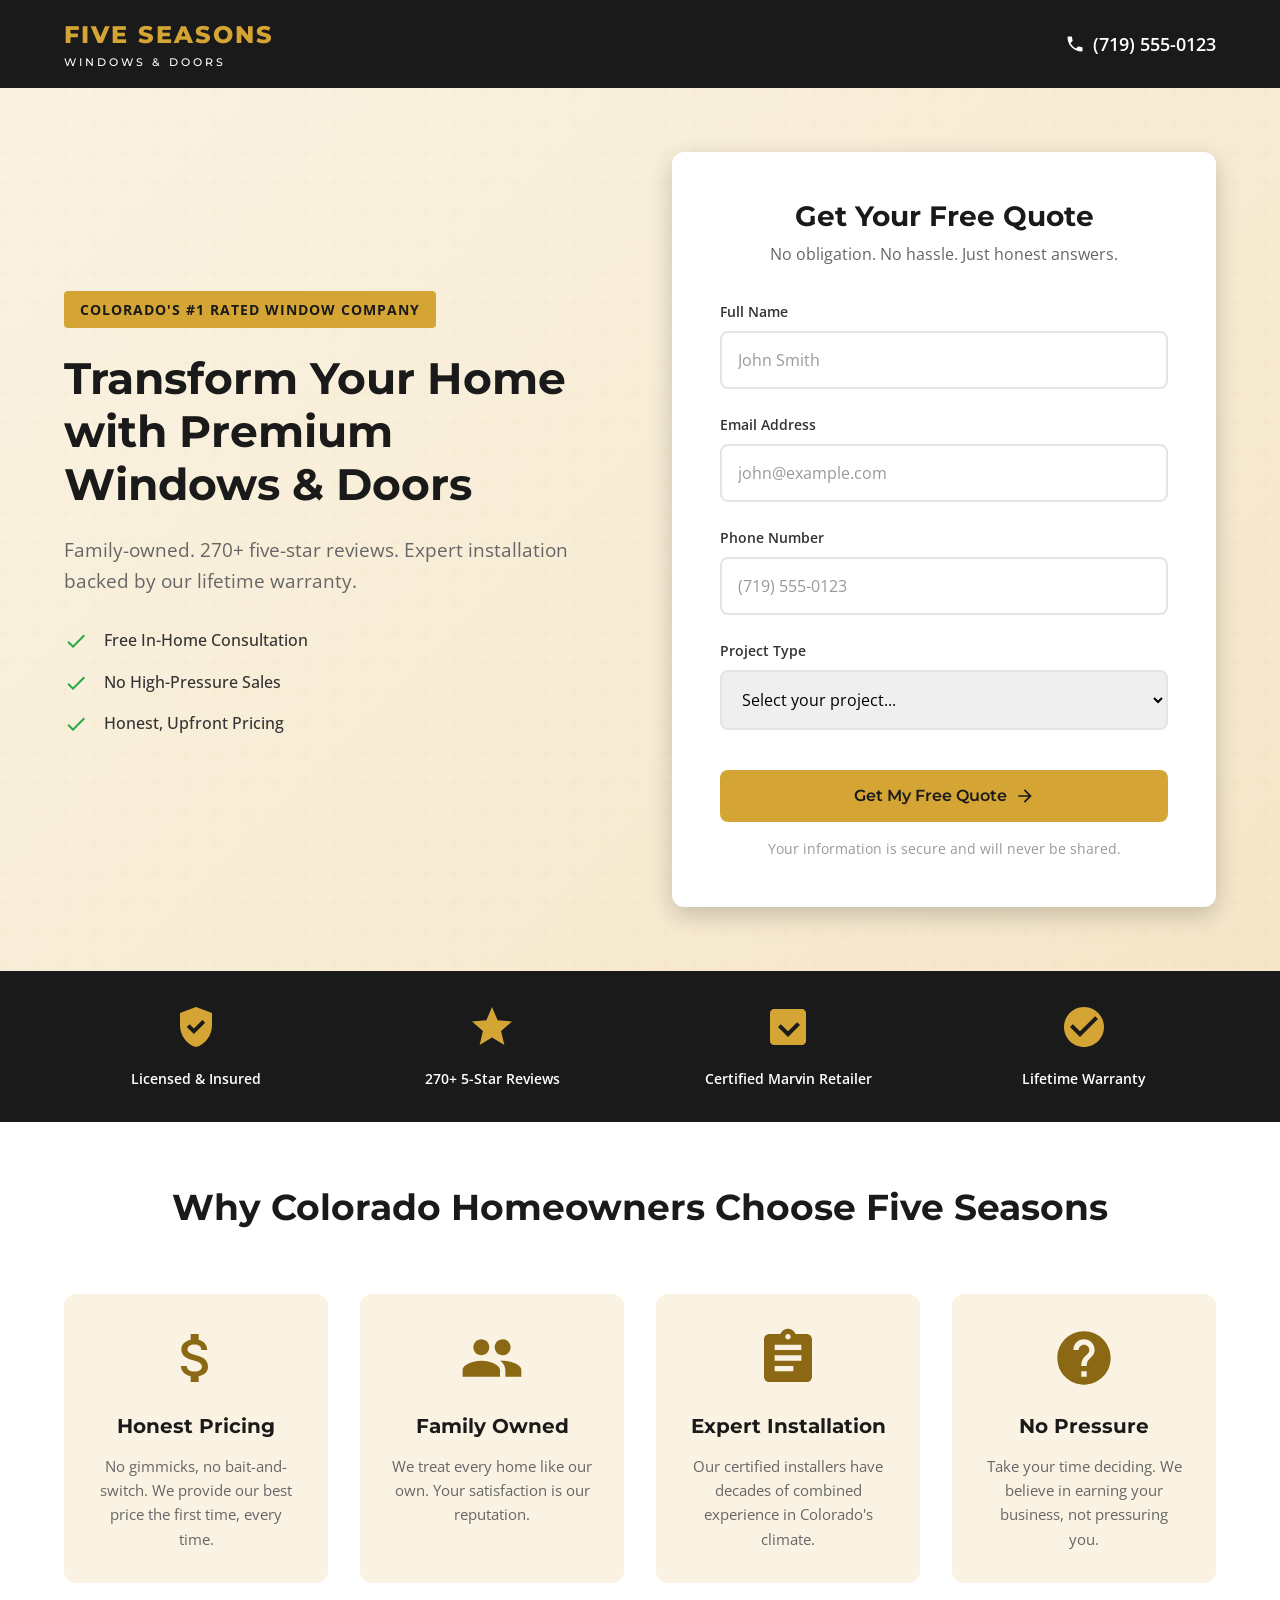
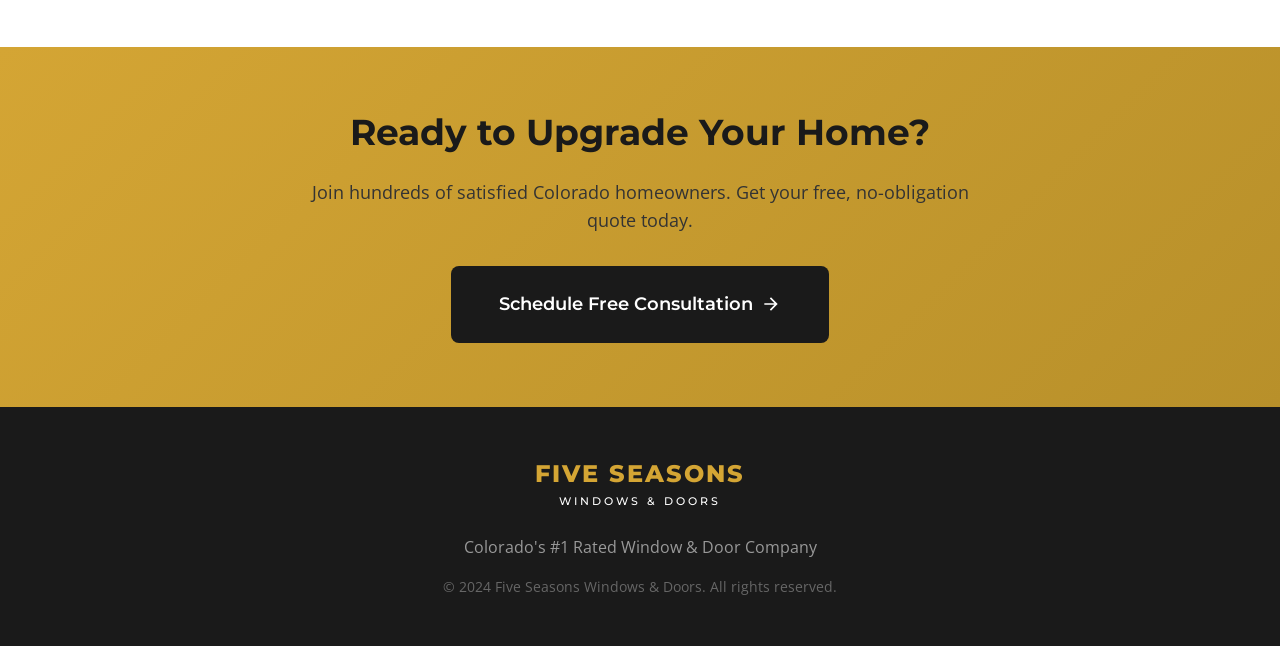
==== commit f03b692c: "Create Five Seasons Windows lead generation landing page - Built new lead generation landing page wi" ====
--- a/index.html
+++ b/index.html
@@ -3,238 +3,213 @@
 <head>
     <meta charset="UTF-8">
     <meta name="viewport" content="width=device-width, initial-scale=1.0">
-    <title>Better Gut Daily - Wellness & Balance</title>
+    <title>Five Seasons Windows & Doors | Colorado's #1 Rated</title>
     <link rel="stylesheet" href="styles.css">
     <link rel="preconnect" href="https://fonts.googleapis.com">
     <link rel="preconnect" href="https://fonts.gstatic.com" crossorigin>
-    <link href="https://fonts.googleapis.com/css2?family=Playfair+Display:ital,wght@0,400;0,600;0,700;1,400&family=Open+Sans:wght@400;500;600;700&display=swap" rel="stylesheet">
+    <link href="https://fonts.googleapis.com/css2?family=Montserrat:wght@400;500;600;700;800&family=Open+Sans:wght@400;500;600&display=swap" rel="stylesheet">
 </head>
 <body>
+    <!-- Header -->
+    <header class="header">
+        <div class="container header-content">
+            <div class="logo">
+                <span class="logo-text">FIVE SEASONS</span>
+                <span class="logo-subtext">WINDOWS & DOORS</span>
+            </div>
+            <a href="tel:719-555-0123" class="phone-link">
+                <svg class="phone-icon" viewBox="0 0 24 24" fill="currentColor">
+                    <path d="M6.62 10.79c1.44 2.83 3.76 5.14 6.59 6.59l2.2-2.2c.27-.27.67-.36 1.02-.24 1.12.37 2.33.57 3.57.57.55 0 1 .45 1 1V20c0 .55-.45 1-1 1-9.39 0-17-7.61-17-17 0-.55.45-1 1-1h3.5c.55 0 1 .45 1 1 0 1.25.2 2.45.57 3.57.11.35.03.74-.25 1.02l-2.2 2.2z"/>
+                </svg>
+                (719) 555-0123
+            </a>
+        </div>
+    </header>
+
     <!-- Hero Section -->
     <section class="hero">
-        <div class="hero-bg-left"></div>
-        <div class="hero-bg-right"></div>
-        <div class="hero-content">
-            <div class="logo">
-                <svg viewBox="0 0 80 90" class="logo-icon">
-                    <defs>
-                        <linearGradient id="heartGradient" x1="0%" y1="0%" x2="100%" y2="100%">
-                            <stop offset="0%" style="stop-color:#3B7DD8"/>
-                            <stop offset="100%" style="stop-color:#2B5BA9"/>
-                        </linearGradient>
-                    </defs>
-                    <!-- Leaf -->
-                    <path d="M40 5 Q45 15 40 25 Q35 15 40 5" fill="#4CAF50"/>
-                    <path d="M40 15 L40 25" stroke="#4CAF50" stroke-width="2" fill="none"/>
-                    <!-- Heart shape -->
-                    <path d="M40 85 C10 55 10 35 25 25 C35 18 40 25 40 35 C40 25 45 18 55 25 C70 35 70 55 40 85" fill="url(#heartGradient)"/>
-                    <!-- Gut/intestine design inside heart -->
-                    <path d="M30 45 Q35 42 40 45 Q45 48 50 45" stroke="white" stroke-width="3" fill="none" stroke-linecap="round"/>
-                    <path d="M32 55 Q37 58 42 55 Q47 52 52 55" stroke="white" stroke-width="3" fill="none" stroke-linecap="round"/>
-                    <path d="M35 65 Q40 68 45 65" stroke="white" stroke-width="3" fill="none" stroke-linecap="round"/>
-                </svg>
-            </div>
-            <h1 class="brand-name">BETTER GUT DAILY</h1>
-            <p class="tagline">W E L L N E S S  &  B A L A N C E</p>
-            <p class="hero-description">
-                Simple, science-backed tips to improve digestion,<br>
-                reduce stress, boost energy and support everyday well-being.
-            </p>
-            <a href="#newsletter" class="btn btn-primary">Join Now <span class="arrow">›</span></a>
-            <a href="#videos" class="watch-link">Watch Latest Videos ›</a>
-        </div>
-    </section>
-
-    <!-- Education Section -->
-    <section class="education">
-        <div class="education-bg-left"></div>
-        <div class="education-bg-right"></div>
-        <div class="education-content">
-            <h2 class="section-title"><em>Better Education. Healthier Gut.</em></h2>
-            <ul class="benefits-list">
-                <li>
-                    <span class="icon icon-video">
-                        <svg viewBox="0 0 24 24" fill="none" stroke="currentColor" stroke-width="2">
-                            <circle cx="12" cy="12" r="10"/>
-                            <polygon points="10,8 16,12 10,16" fill="currentColor"/>
-                        </svg>
-                    </span>
-                    Watch science-backed videos on topics that matter
-                </li>
-                <li>
-                    <span class="icon icon-supplement">
-                        <svg viewBox="0 0 24 24" fill="none" stroke="currentColor" stroke-width="2">
-                            <ellipse cx="12" cy="12" rx="8" ry="4" transform="rotate(45 12 12)"/>
-                        </svg>
-                    </span>
-                    Learn about popular <strong>supplements</strong> in simple terms
-                </li>
-                <li>
-                    <span class="icon icon-habits">
-                        <svg viewBox="0 0 24 24" fill="none" stroke="currentColor" stroke-width="2">
-                            <path d="M20 6L9 17l-5-5"/>
-                        </svg>
-                    </span>
-                    Discover tiny habits that add up to a better daily balance
-                </li>
-            </ul>
-            <div class="search-container">
-                <span class="search-icon">
-                    <svg viewBox="0 0 24 24" fill="none" stroke="currentColor" stroke-width="2">
-                        <circle cx="11" cy="11" r="8"/>
-                        <path d="M21 21l-4.35-4.35"/>
+        <div class="hero-overlay"></div>
+        <div class="container hero-content">
+            <div class="hero-text">
+                <span class="hero-badge">Colorado's #1 Rated Window Company</span>
+                <h1>Transform Your Home with Premium Windows & Doors</h1>
+                <p class="hero-description">
+                    Family-owned. 270+ five-star reviews. Expert installation backed by our lifetime warranty.
+                </p>
+                <ul class="hero-features">
+                    <li>
+                        <svg class="check-icon" viewBox="0 0 24 24" fill="currentColor">
+                            <path d="M9 16.17L4.83 12l-1.42 1.41L9 19 21 7l-1.41-1.41z"/>
+                        </svg>
+                        Free In-Home Consultation
+                    </li>
+                    <li>
+                        <svg class="check-icon" viewBox="0 0 24 24" fill="currentColor">
+                            <path d="M9 16.17L4.83 12l-1.42 1.41L9 19 21 7l-1.41-1.41z"/>
+                        </svg>
+                        No High-Pressure Sales
+                    </li>
+                    <li>
+                        <svg class="check-icon" viewBox="0 0 24 24" fill="currentColor">
+                            <path d="M9 16.17L4.83 12l-1.42 1.41L9 19 21 7l-1.41-1.41z"/>
+                        </svg>
+                        Honest, Upfront Pricing
+                    </li>
+                </ul>
+            </div>
+            <div class="hero-form-container">
+                <div class="form-card">
+                    <h2>Get Your Free Quote</h2>
+                    <p class="form-subtitle">No obligation. No hassle. Just honest answers.</p>
+                    <form id="lead-form" class="lead-form" action="thankyou.html" method="GET">
+                        <div class="form-group">
+                            <label for="name">Full Name</label>
+                            <input type="text" id="name" name="name" placeholder="John Smith" required>
+                        </div>
+                        <div class="form-group">
+                            <label for="email">Email Address</label>
+                            <input type="email" id="email" name="email" placeholder="john@example.com" required>
+                        </div>
+                        <div class="form-group">
+                            <label for="phone">Phone Number</label>
+                            <input type="tel" id="phone" name="phone" placeholder="(719) 555-0123" required>
+                        </div>
+                        <div class="form-group">
+                            <label for="project">Project Type</label>
+                            <select id="project" name="project" required>
+                                <option value="">Select your project...</option>
+                                <option value="windows">Window Replacement</option>
+                                <option value="doors">Door Replacement</option>
+                                <option value="both">Windows & Doors</option>
+                                <option value="new-construction">New Construction</option>
+                            </select>
+                        </div>
+                        <button type="submit" class="btn btn-primary">
+                            Get My Free Quote
+                            <svg class="arrow-icon" viewBox="0 0 24 24" fill="currentColor">
+                                <path d="M12 4l-1.41 1.41L16.17 11H4v2h12.17l-5.58 5.59L12 20l8-8z"/>
+                            </svg>
+                        </button>
+                    </form>
+                    <p class="form-disclaimer">Your information is secure and will never be shared.</p>
+                </div>
+            </div>
+        </div>
+    </section>
+
+    <!-- Trust Badges -->
+    <section class="trust-badges">
+        <div class="container">
+            <div class="badges-grid">
+                <div class="badge-item">
+                    <div class="badge-icon">
+                        <svg viewBox="0 0 24 24" fill="currentColor">
+                            <path d="M12 2L4 5v6.09c0 5.05 3.41 9.76 8 10.91 4.59-1.15 8-5.86 8-10.91V5l-8-3zm-1.06 13.54L7.4 12l1.41-1.41 2.12 2.12 4.24-4.24 1.41 1.41-5.64 5.66z"/>
+                        </svg>
+                    </div>
+                    <span>Licensed & Insured</span>
+                </div>
+                <div class="badge-item">
+                    <div class="badge-icon">
+                        <svg viewBox="0 0 24 24" fill="currentColor">
+                            <path d="M12 17.27L18.18 21l-1.64-7.03L22 9.24l-7.19-.61L12 2 9.19 8.63 2 9.24l5.46 4.73L5.82 21z"/>
+                        </svg>
+                    </div>
+                    <span>270+ 5-Star Reviews</span>
+                </div>
+                <div class="badge-item">
+                    <div class="badge-icon">
+                        <svg viewBox="0 0 24 24" fill="currentColor">
+                            <path d="M19 3H5c-1.1 0-2 .9-2 2v14c0 1.1.9 2 2 2h14c1.1 0 2-.9 2-2V5c0-1.1-.9-2-2-2zm-7 14l-5-5 1.41-1.41L12 14.17l4.59-4.58L18 11l-6 6z"/>
+                        </svg>
+                    </div>
+                    <span>Certified Marvin Retailer</span>
+                </div>
+                <div class="badge-item">
+                    <div class="badge-icon">
+                        <svg viewBox="0 0 24 24" fill="currentColor">
+                            <path d="M12 2C6.48 2 2 6.48 2 12s4.48 10 10 10 10-4.48 10-10S17.52 2 12 2zm-2 15l-5-5 1.41-1.41L10 14.17l7.59-7.59L19 8l-9 9z"/>
+                        </svg>
+                    </div>
+                    <span>Lifetime Warranty</span>
+                </div>
+            </div>
+        </div>
+    </section>
+
+    <!-- Why Choose Us -->
+    <section class="why-us">
+        <div class="container">
+            <h2 class="section-title">Why Colorado Homeowners Choose Five Seasons</h2>
+            <div class="features-grid">
+                <div class="feature-card">
+                    <div class="feature-icon">
+                        <svg viewBox="0 0 24 24" fill="currentColor">
+                            <path d="M11.8 10.9c-2.27-.59-3-1.2-3-2.15 0-1.09 1.01-1.85 2.7-1.85 1.78 0 2.44.85 2.5 2.1h2.21c-.07-1.72-1.12-3.3-3.21-3.81V3h-3v2.16c-1.94.42-3.5 1.68-3.5 3.61 0 2.31 1.91 3.46 4.7 4.13 2.5.6 3 1.48 3 2.41 0 .69-.49 1.79-2.7 1.79-2.06 0-2.87-.92-2.98-2.1h-2.2c.12 2.19 1.76 3.42 3.68 3.83V21h3v-2.15c1.95-.37 3.5-1.5 3.5-3.55 0-2.84-2.43-3.81-4.7-4.4z"/>
+                        </svg>
+                    </div>
+                    <h3>Honest Pricing</h3>
+                    <p>No gimmicks, no bait-and-switch. We provide our best price the first time, every time.</p>
+                </div>
+                <div class="feature-card">
+                    <div class="feature-icon">
+                        <svg viewBox="0 0 24 24" fill="currentColor">
+                            <path d="M16 11c1.66 0 2.99-1.34 2.99-3S17.66 5 16 5c-1.66 0-3 1.34-3 3s1.34 3 3 3zm-8 0c1.66 0 2.99-1.34 2.99-3S9.66 5 8 5C6.34 5 5 6.34 5 8s1.34 3 3 3zm0 2c-2.33 0-7 1.17-7 3.5V19h14v-2.5c0-2.33-4.67-3.5-7-3.5zm8 0c-.29 0-.62.02-.97.05 1.16.84 1.97 1.97 1.97 3.45V19h6v-2.5c0-2.33-4.67-3.5-7-3.5z"/>
+                        </svg>
+                    </div>
+                    <h3>Family Owned</h3>
+                    <p>We treat every home like our own. Your satisfaction is our reputation.</p>
+                </div>
+                <div class="feature-card">
+                    <div class="feature-icon">
+                        <svg viewBox="0 0 24 24" fill="currentColor">
+                            <path d="M19 3h-4.18C14.4 1.84 13.3 1 12 1c-1.3 0-2.4.84-2.82 2H5c-1.1 0-2 .9-2 2v14c0 1.1.9 2 2 2h14c1.1 0 2-.9 2-2V5c0-1.1-.9-2-2-2zm-7 0c.55 0 1 .45 1 1s-.45 1-1 1-1-.45-1-1 .45-1 1-1zm2 14H7v-2h7v2zm3-4H7v-2h10v2zm0-4H7V7h10v2z"/>
+                        </svg>
+                    </div>
+                    <h3>Expert Installation</h3>
+                    <p>Our certified installers have decades of combined experience in Colorado's climate.</p>
+                </div>
+                <div class="feature-card">
+                    <div class="feature-icon">
+                        <svg viewBox="0 0 24 24" fill="currentColor">
+                            <path d="M12 2C6.48 2 2 6.48 2 12s4.48 10 10 10 10-4.48 10-10S17.52 2 12 2zm1 17h-2v-2h2v2zm2.07-7.75l-.9.92C13.45 12.9 13 13.5 13 15h-2v-.5c0-1.1.45-2.1 1.17-2.83l1.24-1.26c.37-.36.59-.86.59-1.41 0-1.1-.9-2-2-2s-2 .9-2 2H8c0-2.21 1.79-4 4-4s4 1.79 4 4c0 .88-.36 1.68-.93 2.25z"/>
+                        </svg>
+                    </div>
+                    <h3>No Pressure</h3>
+                    <p>Take your time deciding. We believe in earning your business, not pressuring you.</p>
+                </div>
+            </div>
+        </div>
+    </section>
+
+    <!-- CTA Section -->
+    <section class="cta">
+        <div class="container">
+            <div class="cta-content">
+                <h2>Ready to Upgrade Your Home?</h2>
+                <p>Join hundreds of satisfied Colorado homeowners. Get your free, no-obligation quote today.</p>
+                <a href="#lead-form" class="btn btn-primary btn-large">
+                    Schedule Free Consultation
+                    <svg class="arrow-icon" viewBox="0 0 24 24" fill="currentColor">
+                        <path d="M12 4l-1.41 1.41L16.17 11H4v2h12.17l-5.58 5.59L12 20l8-8z"/>
                     </svg>
-                </span>
-                <input type="text" placeholder="Search our wellness channel..." class="search-input">
-            </div>
-            <a href="#videos" class="btn btn-secondary">See All Videos <span class="arrow">›</span></a>
-        </div>
-    </section>
-
-    <!-- Latest Videos Section -->
-    <section class="videos" id="videos">
-        <h2 class="section-title"><em>Our Latest Videos</em></h2>
-        <div class="video-grid">
-            <div class="video-card">
-                <div class="video-thumbnail">
-                    <img src="https://images.unsplash.com/photo-1556909114-f6e7ad7d3136?w=400&h=250&fit=crop" alt="Goli Gummies Review">
-                    <div class="play-button">
-                        <svg viewBox="0 0 24 24" fill="white">
-                            <polygon points="8,5 19,12 8,19"/>
-                        </svg>
-                    </div>
-                </div>
-                <div class="video-info">
-                    <span class="video-date">April 22, 2024</span>
-                    <h3 class="video-title">Goli Zero Sugar Gummies Review <em>(Updated)</em></h3>
-                    <p class="video-description">Realize a retufigmars babis necesities, abroaialing tinee of your bedy.</p>
-                    <a href="#" class="btn btn-watch"><span class="play-icon">▶</span> Watch Video</a>
-                </div>
-            </div>
-            <div class="video-card">
-                <div class="video-thumbnail">
-                    <img src="https://images.unsplash.com/photo-1505576399279-565b52d4ac71?w=400&h=250&fit=crop" alt="Ashwagandha Benefits">
-                    <div class="play-button">
-                        <svg viewBox="0 0 24 24" fill="white">
-                            <polygon points="8,5 19,12 8,19"/>
-                        </svg>
-                    </div>
-                </div>
-                <div class="video-info">
-                    <span class="video-date">April 19, 2024</span>
-                    <h3 class="video-title">What Exactly Does Ashwagandha Do?</h3>
-                    <p class="video-description">Reowr porates, pluh energy to caftectine, thurmaling rases with uttp pro...</p>
-                    <a href="#" class="btn btn-watch"><span class="play-icon">▶</span> Watch Video</a>
-                </div>
-            </div>
-            <div class="video-card">
-                <div class="video-thumbnail">
-                    <img src="https://images.unsplash.com/photo-1584308666744-24d5c474f2ae?w=400&h=250&fit=crop" alt="Gut Health Supplements">
-                    <div class="play-button">
-                        <svg viewBox="0 0 24 24" fill="white">
-                            <polygon points="8,5 19,12 8,19"/>
-                        </svg>
-                    </div>
-                </div>
-                <div class="video-info">
-                    <span class="video-date">April 19, 2024</span>
-                    <h3 class="video-title">Top 6 Supplements for Gut Health</h3>
-                    <p class="video-description">Provere ingredien's bind ene marting efeerges and saak up, properties.</p>
-                    <a href="#" class="btn btn-watch"><span class="play-icon">▶</span> Watch Video</a>
-                </div>
-            </div>
-        </div>
-    </section>
-
-    <!-- Newsletter Section -->
-    <section class="newsletter" id="newsletter">
-        <div class="newsletter-bg-left"></div>
-        <div class="newsletter-bg-right"></div>
-        <div class="newsletter-content">
-            <h2 class="newsletter-title"><em>Free Weekly Wellness Tips</em></h2>
-            <p class="newsletter-description">
-                Join 4,500+ members. No fluff, no spam. Just clear, science-backed ideas to help the you<br>
-                feel better daily. Enjoy the first 7 days free. <span class="leaf-icon">🌿</span>
-            </p>
-            <form class="newsletter-form">
-                <input type="email" placeholder="Email address" class="email-input" required>
-                <button type="submit" class="btn btn-primary">Join Now for Free <span class="arrow">›</span></button>
-            </form>
-            <p class="disclaimer">*Yes you can totally cancel anytime if it's not right for you.</p>
-        </div>
-    </section>
-
-    <!-- Testimonial Section -->
-    <section class="testimonial">
-        <div class="testimonial-container">
-            <div class="testimonial-header">
-                <div class="testimonial-icon">
-                    <svg viewBox="0 0 40 40" fill="none" xmlns="http://www.w3.org/2000/svg">
-                        <rect x="6" y="4" width="28" height="32" rx="3" stroke="#2B5BA9" stroke-width="2" fill="none"/>
-                        <line x1="12" y1="14" x2="28" y2="14" stroke="#2B5BA9" stroke-width="2"/>
-                        <line x1="12" y1="20" x2="28" y2="20" stroke="#2B5BA9" stroke-width="2"/>
-                        <line x1="12" y1="26" x2="22" y2="26" stroke="#2B5BA9" stroke-width="2"/>
-                        <circle cx="30" cy="30" r="8" fill="#2B5BA9"/>
-                        <path d="M27 30l2 2 4-4" stroke="white" stroke-width="2" fill="none" stroke-linecap="round" stroke-linejoin="round"/>
-                    </svg>
-                </div>
-                <div class="testimonial-header-text">
-                    <h2 class="testimonial-title">Former Building Inspector Review</h2>
-                    <p class="testimonial-subtitle">31 years in construction. First-hand evaluation of <strong>Installation quality</strong>.</p>
-                </div>
-            </div>
-
-            <div class="testimonial-card">
-                <div class="testimonial-highlight">
-                    <div class="testimonial-avatar">
-                        <img src="https://images.unsplash.com/photo-1472099645785-5658abf4ff4e?w=150&h=150&fit=crop&crop=face" alt="Gary H.">
-                    </div>
-                    <div class="testimonial-quotes">
-                        <p class="quote-text">"All window installations are not the same,"</p>
-                        <p class="quote-highlight">"<span class="gradient-text">Five Seasons falls into the higher-quality installation category.</span>"</p>
-                        <p class="quote-italic">""They take every precaution imaginable to ensure a <em>trouble-free</em> installation.""</p>
-                    </div>
-                </div>
-
-                <button class="read-full-review" id="toggleReview">
-                    <span>Read Full Review</span>
-                    <svg class="chevron" viewBox="0 0 24 24" fill="none" stroke="currentColor" stroke-width="2">
-                        <polyline points="6,9 12,15 18,9"/>
-                    </svg>
-                </button>
-
-                <div class="full-review" id="fullReview">
-                    <div class="review-content">
-                        <p class="reviewer-name">"" Gary H.</p>
-                        <p class="reviewer-title">A Note From a Former Building Inspector</p>
-
-                        <div class="review-text">
-                            <p>I had Five Seasons Windows and Doors replace all of my windows and sliding glass door in July of 2024. From the initial meeting with the sales associate, Hunter, to the measuring process with Rick, the interactions with the entire office staff, the installation process and finally a couple of minor warranty follow up issues with Dylan, I couldn't be more pleased with the entire experience I've had with the Five Seasons team.</p>
-
-                            <p>Spending nearly my entire working life in the construction industry, 31 of which as a Building Inspector, I had the opportunity to speak with many homeowners about their replacement window projects getting both the pros and cons of many different companies as well as being able to observe first-hand the quality of the installation.</p>
-
-                            <p>The window replacement business is an enormous industry. I can say without reservation that all window installations are not the same with some companies trying to appeal to homeowners by offering a speedy one- or two-day installation while others will take longer with a higher quality installation process, Five Seasons falling into the latter category.</p>
-
-                            <p>From the way they measure for a replacement window or door, which there is more than one way to do that, to the flashing detail prior to installation, foaming the gaps between the new window and rough opening, to the use of high quality caulking material, along with the measures they take to protect floors and furniture during the installation and finally to cleanup, Five Seasons takes every precaution imaginable to ensure a trouble-free installation.</p>
-
-                            <p>When I started my research, which was extensive, into which company to go with on my project I wanted to go with a local company as opposed to a national company. I heard firsthand on the numerous problems associated with national companies when it came to warranty issues. I got three quotes from local companies.</p>
-
-                            <p>One of the deciding factors, along with several others, that ultimately led me to choose Five Seasons was an email exchange I had with the owner of a highly regarded out of state window replacement company. He was well aware of the Denver market. Although his opinion was unbiased, he had high praise for Five Seasons.</p>
-
-                            <p>From the beginning to the end of my project, and beyond, the quality of service and quick response to any questions or issues I have had, my experience with Five Seasons has been nothing short of professional and outstanding.</p>
-                        </div>
-
-                        <p class="review-attribution">— Gary H.</p>
-                        <p class="review-verified">Verified Customer · Google Review & Photos</p>
-                    </div>
-                </div>
+                </a>
             </div>
         </div>
     </section>
 
     <!-- Footer -->
     <footer class="footer">
-        <p>&copy; 2024 Better Gut Daily. All rights reserved.</p>
+        <div class="container">
+            <div class="footer-content">
+                <div class="footer-logo">
+                    <span class="logo-text">FIVE SEASONS</span>
+                    <span class="logo-subtext">WINDOWS & DOORS</span>
+                </div>
+                <p class="footer-tagline">Colorado's #1 Rated Window & Door Company</p>
+                <p class="footer-copyright">&copy; 2024 Five Seasons Windows & Doors. All rights reserved.</p>
+            </div>
+        </div>
     </footer>
 
     <script src="script.js"></script>
--- a/styles.css
+++ b/styles.css
@@ -1,24 +1,57 @@
-/* CSS Reset & Base Styles */
+/* Five Seasons Windows & Doors - Brand Styles */
+/* Colors: Yellow, Light Brown, Black (official) + Blue (accent) */
+
+:root {
+    /* Brand Colors */
+    --color-yellow: #D4A534;
+    --color-yellow-light: #E8C164;
+    --color-yellow-dark: #B8902A;
+    --color-brown: #8B6914;
+    --color-brown-light: #A67C00;
+    --color-tan: #F5E6C8;
+    --color-tan-light: #FAF3E3;
+    --color-black: #1A1A1A;
+    --color-gray-dark: #333333;
+    --color-gray: #666666;
+    --color-gray-light: #999999;
+    --color-white: #FFFFFF;
+
+    /* Blue accent (unofficial but used) */
+    --color-blue: #2B5BA9;
+    --color-blue-light: #3B7DD8;
+
+    /* Functional Colors */
+    --color-success: #28A745;
+    --color-background: #FAFAFA;
+
+    /* Typography */
+    --font-heading: 'Montserrat', sans-serif;
+    --font-body: 'Open Sans', sans-serif;
+
+    /* Spacing */
+    --spacing-xs: 0.5rem;
+    --spacing-sm: 1rem;
+    --spacing-md: 1.5rem;
+    --spacing-lg: 2rem;
+    --spacing-xl: 3rem;
+    --spacing-xxl: 4rem;
+
+    /* Border Radius */
+    --radius-sm: 4px;
+    --radius-md: 8px;
+    --radius-lg: 12px;
+
+    /* Shadows */
+    --shadow-sm: 0 2px 4px rgba(0, 0, 0, 0.1);
+    --shadow-md: 0 4px 12px rgba(0, 0, 0, 0.15);
+    --shadow-lg: 0 8px 24px rgba(0, 0, 0, 0.2);
+}
+
+/* Reset & Base */
 *, *::before, *::after {
+    box-sizing: border-box;
     margin: 0;
     padding: 0;
-    box-sizing: border-box;
-}
-
-:root {
-    --primary-blue: #2B5BA9;
-    --primary-blue-dark: #1E4A8D;
-    --primary-blue-light: #3B7DD8;
-    --accent-green: #4CAF50;
-    --accent-green-light: #6BC96F;
-    --text-dark: #2C3E50;
-    --text-gray: #5A6A7A;
-    --text-light: #8A9AAA;
-    --bg-light: #F8FBFE;
-    --bg-section: #E8F4F8;
-    --white: #ffffff;
-    --shadow: 0 4px 20px rgba(0, 0, 0, 0.1);
-    --shadow-light: 0 2px 10px rgba(0, 0, 0, 0.05);
 }
 
 html {
@@ -26,24 +59,91 @@
 }
 
 body {
-    font-family: 'Open Sans', -apple-system, BlinkMacSystemFont, 'Segoe UI', Roboto, sans-serif;
-    color: var(--text-dark);
+    font-family: var(--font-body);
+    font-size: 16px;
     line-height: 1.6;
-    background-color: var(--white);
-    overflow-x: hidden;
-}
-
-/* Typography */
-h1, h2, h3 {
-    font-family: 'Playfair Display', Georgia, serif;
-}
-
-.section-title {
-    font-size: 2.2rem;
-    color: var(--primary-blue);
-    text-align: center;
-    margin-bottom: 2rem;
-    font-weight: 400;
+    color: var(--color-gray-dark);
+    background-color: var(--color-white);
+}
+
+h1, h2, h3, h4, h5, h6 {
+    font-family: var(--font-heading);
+    font-weight: 700;
+    color: var(--color-black);
+    line-height: 1.2;
+}
+
+a {
+    text-decoration: none;
+    color: inherit;
+}
+
+img {
+    max-width: 100%;
+    height: auto;
+}
+
+/* Container */
+.container {
+    width: 100%;
+    max-width: 1200px;
+    margin: 0 auto;
+    padding: 0 var(--spacing-md);
+}
+
+/* Header */
+.header {
+    background-color: var(--color-black);
+    padding: var(--spacing-sm) 0;
+    position: sticky;
+    top: 0;
+    z-index: 1000;
+}
+
+.header-content {
+    display: flex;
+    justify-content: space-between;
+    align-items: center;
+}
+
+.logo {
+    display: flex;
+    flex-direction: column;
+}
+
+.logo-text {
+    font-family: var(--font-heading);
+    font-size: 1.5rem;
+    font-weight: 800;
+    color: var(--color-yellow);
+    letter-spacing: 2px;
+}
+
+.logo-subtext {
+    font-family: var(--font-heading);
+    font-size: 0.7rem;
+    font-weight: 500;
+    color: var(--color-white);
+    letter-spacing: 3px;
+}
+
+.phone-link {
+    display: flex;
+    align-items: center;
+    gap: var(--spacing-xs);
+    color: var(--color-white);
+    font-weight: 600;
+    font-size: 1.1rem;
+    transition: color 0.3s ease;
+}
+
+.phone-link:hover {
+    color: var(--color-yellow);
+}
+
+.phone-icon {
+    width: 20px;
+    height: 20px;
 }
 
 /* Buttons */
@@ -51,777 +151,648 @@
     display: inline-flex;
     align-items: center;
     justify-content: center;
-    gap: 0.5rem;
-    padding: 0.9rem 2rem;
-    border-radius: 30px;
+    gap: var(--spacing-xs);
+    padding: var(--spacing-sm) var(--spacing-lg);
+    font-family: var(--font-heading);
+    font-weight: 600;
     font-size: 1rem;
-    font-weight: 600;
-    text-decoration: none;
+    border: none;
+    border-radius: var(--radius-md);
     cursor: pointer;
     transition: all 0.3s ease;
-    border: none;
 }
 
 .btn-primary {
-    background-color: var(--primary-blue);
-    color: var(--white);
+    background-color: var(--color-yellow);
+    color: var(--color-black);
 }
 
 .btn-primary:hover {
-    background-color: var(--primary-blue-dark);
+    background-color: var(--color-yellow-dark);
     transform: translateY(-2px);
-    box-shadow: var(--shadow);
-}
-
-.btn-secondary {
-    background-color: var(--accent-green);
-    color: var(--white);
-}
-
-.btn-secondary:hover {
-    background-color: var(--accent-green-light);
-    transform: translateY(-2px);
-    box-shadow: var(--shadow);
-}
-
-.btn .arrow {
-    font-size: 1.2rem;
+    box-shadow: var(--shadow-md);
+}
+
+.btn-large {
+    padding: var(--spacing-md) var(--spacing-xl);
+    font-size: 1.1rem;
+}
+
+.arrow-icon {
+    width: 20px;
+    height: 20px;
     transition: transform 0.3s ease;
 }
 
-.btn:hover .arrow {
+.btn:hover .arrow-icon {
     transform: translateX(4px);
 }
 
 /* Hero Section */
 .hero {
     position: relative;
-    min-height: 100vh;
-    display: flex;
-    align-items: center;
-    justify-content: center;
-    padding: 2rem;
-    background: linear-gradient(180deg, var(--bg-light) 0%, var(--white) 100%);
+    background: linear-gradient(135deg, var(--color-tan-light) 0%, var(--color-tan) 100%);
+    padding: var(--spacing-xxl) 0;
     overflow: hidden;
 }
 
-.hero-bg-left,
-.hero-bg-right {
+.hero::before {
+    content: '';
     position: absolute;
     top: 0;
+    left: 0;
+    right: 0;
     bottom: 0;
-    width: 35%;
-    background-size: cover;
-    background-position: center;
-    pointer-events: none;
-}
-
-.hero-bg-left {
-    left: 0;
-    background-image: url('https://images.unsplash.com/photo-1512621776951-a57141f2eefd?w=800&q=80');
-    mask-image: linear-gradient(to right, rgba(0,0,0,0.6) 0%, rgba(0,0,0,0) 100%);
-    -webkit-mask-image: linear-gradient(to right, rgba(0,0,0,0.6) 0%, rgba(0,0,0,0) 100%);
-}
-
-.hero-bg-right {
-    right: 0;
-    background-image: url('https://images.unsplash.com/photo-1540420773420-3366772f4999?w=800&q=80');
-    mask-image: linear-gradient(to left, rgba(0,0,0,0.6) 0%, rgba(0,0,0,0) 100%);
-    -webkit-mask-image: linear-gradient(to left, rgba(0,0,0,0.6) 0%, rgba(0,0,0,0) 100%);
+    background: url("data:image/svg+xml,%3Csvg width='60' height='60' viewBox='0 0 60 60' xmlns='http://www.w3.org/2000/svg'%3E%3Cg fill='none' fill-rule='evenodd'%3E%3Cg fill='%23D4A534' fill-opacity='0.08'%3E%3Cpath d='M36 34v-4h-2v4h-4v2h4v4h2v-4h4v-2h-4zm0-30V0h-2v4h-4v2h4v4h2V6h4V4h-4zM6 34v-4H4v4H0v2h4v4h2v-4h4v-2H6zM6 4V0H4v4H0v2h4v4h2V6h4V4H6z'/%3E%3C/g%3E%3C/g%3E%3C/svg%3E");
+    opacity: 0.5;
 }
 
 .hero-content {
     position: relative;
-    z-index: 10;
-    text-align: center;
-    max-width: 600px;
-    padding: 3rem;
-    background: rgba(255, 255, 255, 0.95);
-    border-radius: 20px;
-    backdrop-filter: blur(10px);
-}
-
-.logo {
-    margin-bottom: 1rem;
-}
-
-.logo-icon {
-    width: 80px;
-    height: 90px;
-}
-
-.brand-name {
-    font-size: 2.5rem;
+    display: grid;
+    grid-template-columns: 1fr 1fr;
+    gap: var(--spacing-xxl);
+    align-items: center;
+}
+
+.hero-badge {
+    display: inline-block;
+    background-color: var(--color-yellow);
+    color: var(--color-black);
+    padding: var(--spacing-xs) var(--spacing-sm);
+    border-radius: var(--radius-sm);
+    font-size: 0.85rem;
     font-weight: 700;
-    color: var(--primary-blue);
-    letter-spacing: 0.1em;
-    margin-bottom: 0.3rem;
-    font-family: 'Open Sans', sans-serif;
-}
-
-.tagline {
+    text-transform: uppercase;
+    letter-spacing: 1px;
+    margin-bottom: var(--spacing-md);
+}
+
+.hero-text h1 {
+    font-size: 2.75rem;
+    margin-bottom: var(--spacing-md);
+    color: var(--color-black);
+}
+
+.hero-description {
+    font-size: 1.2rem;
+    color: var(--color-gray);
+    margin-bottom: var(--spacing-lg);
+}
+
+.hero-features {
+    list-style: none;
+    margin-bottom: var(--spacing-lg);
+}
+
+.hero-features li {
+    display: flex;
+    align-items: center;
+    gap: var(--spacing-sm);
+    margin-bottom: var(--spacing-sm);
+    font-weight: 500;
+    color: var(--color-gray-dark);
+}
+
+.check-icon {
+    width: 24px;
+    height: 24px;
+    color: var(--color-success);
+    flex-shrink: 0;
+}
+
+/* Form Card */
+.form-card {
+    background-color: var(--color-white);
+    padding: var(--spacing-xl);
+    border-radius: var(--radius-lg);
+    box-shadow: var(--shadow-lg);
+}
+
+.form-card h2 {
+    font-size: 1.75rem;
+    margin-bottom: var(--spacing-xs);
+    text-align: center;
+}
+
+.form-subtitle {
+    text-align: center;
+    color: var(--color-gray);
+    margin-bottom: var(--spacing-lg);
+}
+
+.lead-form {
+    display: flex;
+    flex-direction: column;
+    gap: var(--spacing-md);
+}
+
+.form-group {
+    display: flex;
+    flex-direction: column;
+    gap: var(--spacing-xs);
+}
+
+.form-group label {
+    font-weight: 600;
     font-size: 0.9rem;
-    color: var(--text-gray);
-    letter-spacing: 0.3em;
-    margin-bottom: 1.5rem;
-    font-weight: 500;
-}
-
-.hero-description {
-    font-size: 1.05rem;
-    color: var(--text-gray);
-    margin-bottom: 2rem;
-    line-height: 1.8;
-}
-
-.watch-link {
-    display: block;
-    margin-top: 1rem;
-    color: var(--text-gray);
-    text-decoration: none;
+    color: var(--color-gray-dark);
+}
+
+.form-group input,
+.form-group select {
+    padding: var(--spacing-sm);
+    border: 2px solid #E5E5E5;
+    border-radius: var(--radius-md);
+    font-size: 1rem;
+    font-family: var(--font-body);
+    transition: border-color 0.3s ease;
+}
+
+.form-group input:focus,
+.form-group select:focus {
+    outline: none;
+    border-color: var(--color-yellow);
+}
+
+.form-group input::placeholder {
+    color: var(--color-gray-light);
+}
+
+.lead-form .btn-primary {
+    margin-top: var(--spacing-sm);
+    width: 100%;
+}
+
+.form-disclaimer {
+    text-align: center;
+    font-size: 0.85rem;
+    color: var(--color-gray-light);
+    margin-top: var(--spacing-sm);
+}
+
+/* Trust Badges */
+.trust-badges {
+    background-color: var(--color-black);
+    padding: var(--spacing-lg) 0;
+}
+
+.badges-grid {
+    display: grid;
+    grid-template-columns: repeat(4, 1fr);
+    gap: var(--spacing-lg);
+}
+
+.badge-item {
+    display: flex;
+    flex-direction: column;
+    align-items: center;
+    text-align: center;
+    color: var(--color-white);
+}
+
+.badge-icon {
+    width: 48px;
+    height: 48px;
+    margin-bottom: var(--spacing-sm);
+    color: var(--color-yellow);
+}
+
+.badge-icon svg {
+    width: 100%;
+    height: 100%;
+}
+
+.badge-item span {
+    font-weight: 600;
+    font-size: 0.9rem;
+}
+
+/* Why Us Section */
+.why-us {
+    padding: var(--spacing-xxl) 0;
+    background-color: var(--color-white);
+}
+
+.section-title {
+    text-align: center;
+    font-size: 2.25rem;
+    margin-bottom: var(--spacing-xxl);
+    color: var(--color-black);
+}
+
+.features-grid {
+    display: grid;
+    grid-template-columns: repeat(4, 1fr);
+    gap: var(--spacing-lg);
+}
+
+.feature-card {
+    text-align: center;
+    padding: var(--spacing-lg);
+    background-color: var(--color-tan-light);
+    border-radius: var(--radius-lg);
+    transition: transform 0.3s ease, box-shadow 0.3s ease;
+}
+
+.feature-card:hover {
+    transform: translateY(-4px);
+    box-shadow: var(--shadow-md);
+}
+
+.feature-icon {
+    width: 64px;
+    height: 64px;
+    margin: 0 auto var(--spacing-md);
+    color: var(--color-brown);
+}
+
+.feature-icon svg {
+    width: 100%;
+    height: 100%;
+}
+
+.feature-card h3 {
+    font-size: 1.25rem;
+    margin-bottom: var(--spacing-sm);
+    color: var(--color-black);
+}
+
+.feature-card p {
     font-size: 0.95rem;
-    transition: color 0.3s ease;
-}
-
-.watch-link:hover {
-    color: var(--primary-blue);
-}
-
-/* Education Section */
-.education {
-    position: relative;
-    padding: 5rem 2rem;
-    background: linear-gradient(180deg, var(--bg-section) 0%, var(--bg-light) 100%);
-    overflow: hidden;
-}
-
-.education-bg-left,
-.education-bg-right {
-    position: absolute;
-    top: 0;
-    bottom: 0;
-    width: 30%;
-    background-size: cover;
-    background-position: center;
-    pointer-events: none;
-}
-
-.education-bg-left {
-    left: 0;
-    background-image: url('https://images.unsplash.com/photo-1498837167922-ddd27525d352?w=800&q=80');
-    mask-image: linear-gradient(to right, rgba(0,0,0,0.5) 0%, rgba(0,0,0,0) 100%);
-    -webkit-mask-image: linear-gradient(to right, rgba(0,0,0,0.5) 0%, rgba(0,0,0,0) 100%);
-}
-
-.education-bg-right {
-    right: 0;
-    background-image: url('https://images.unsplash.com/photo-1610832958506-aa56368176cf?w=800&q=80');
-    mask-image: linear-gradient(to left, rgba(0,0,0,0.5) 0%, rgba(0,0,0,0) 100%);
-    -webkit-mask-image: linear-gradient(to left, rgba(0,0,0,0.5) 0%, rgba(0,0,0,0) 100%);
-}
-
-.education-content {
-    position: relative;
-    z-index: 10;
+    color: var(--color-gray);
+}
+
+/* CTA Section */
+.cta {
+    background: linear-gradient(135deg, var(--color-yellow) 0%, var(--color-yellow-dark) 100%);
+    padding: var(--spacing-xxl) 0;
+}
+
+.cta-content {
+    text-align: center;
+    max-width: 700px;
+    margin: 0 auto;
+}
+
+.cta-content h2 {
+    font-size: 2.25rem;
+    margin-bottom: var(--spacing-md);
+    color: var(--color-black);
+}
+
+.cta-content p {
+    font-size: 1.1rem;
+    margin-bottom: var(--spacing-lg);
+    color: var(--color-gray-dark);
+}
+
+.cta .btn-primary {
+    background-color: var(--color-black);
+    color: var(--color-white);
+}
+
+.cta .btn-primary:hover {
+    background-color: var(--color-gray-dark);
+}
+
+/* Footer */
+.footer {
+    background-color: var(--color-black);
+    padding: var(--spacing-xl) 0;
+}
+
+.footer-content {
+    text-align: center;
+}
+
+.footer-logo {
+    display: flex;
+    flex-direction: column;
+    align-items: center;
+    margin-bottom: var(--spacing-md);
+}
+
+.footer-tagline {
+    color: var(--color-gray-light);
+    margin-bottom: var(--spacing-sm);
+}
+
+.footer-copyright {
+    color: var(--color-gray);
+    font-size: 0.85rem;
+}
+
+/* ============================================
+   THANK YOU PAGE STYLES
+   ============================================ */
+
+/* Thank You Hero */
+.thankyou-hero {
+    background: linear-gradient(135deg, var(--color-tan-light) 0%, var(--color-tan) 100%);
+    padding: var(--spacing-xxl) 0;
+    text-align: center;
+}
+
+.thankyou-content {
     max-width: 600px;
     margin: 0 auto;
-    text-align: center;
-}
-
-.benefits-list {
+}
+
+.success-icon {
+    width: 80px;
+    height: 80px;
+    margin: 0 auto var(--spacing-lg);
+    color: var(--color-success);
+}
+
+.success-icon svg {
+    width: 100%;
+    height: 100%;
+}
+
+.thankyou-hero h1 {
+    font-size: 3rem;
+    margin-bottom: var(--spacing-md);
+    color: var(--color-black);
+}
+
+.thankyou-message {
+    font-size: 1.2rem;
+    color: var(--color-gray);
+    margin-bottom: var(--spacing-xl);
+}
+
+.next-steps {
+    background-color: var(--color-white);
+    padding: var(--spacing-lg);
+    border-radius: var(--radius-lg);
+    box-shadow: var(--shadow-md);
+    text-align: left;
+}
+
+.next-steps h3 {
+    text-align: center;
+    margin-bottom: var(--spacing-lg);
+    color: var(--color-black);
+}
+
+.steps-list {
     list-style: none;
-    margin-bottom: 2rem;
-}
-
-.benefits-list li {
+    counter-reset: none;
+}
+
+.steps-list li {
+    display: flex;
+    align-items: center;
+    gap: var(--spacing-md);
+    padding: var(--spacing-sm) 0;
+    border-bottom: 1px solid #EEE;
+}
+
+.steps-list li:last-child {
+    border-bottom: none;
+}
+
+.step-number {
+    width: 32px;
+    height: 32px;
+    background-color: var(--color-yellow);
+    color: var(--color-black);
+    border-radius: 50%;
     display: flex;
     align-items: center;
     justify-content: center;
-    gap: 0.8rem;
-    padding: 0.6rem 0;
-    font-size: 1rem;
-    color: var(--text-dark);
-}
-
-.benefits-list .icon {
+    font-weight: 700;
+    font-family: var(--font-heading);
+    flex-shrink: 0;
+}
+
+.step-text {
+    color: var(--color-gray-dark);
+}
+
+/* Testimonials Section */
+.testimonials {
+    padding: var(--spacing-xxl) 0;
+    background-color: var(--color-white);
+}
+
+.section-subtitle {
+    text-align: center;
+    color: var(--color-gray);
+    margin-top: calc(-1 * var(--spacing-lg));
+    margin-bottom: var(--spacing-xxl);
+}
+
+.testimonials-grid {
+    display: grid;
+    grid-template-columns: repeat(3, 1fr);
+    gap: var(--spacing-lg);
+}
+
+.testimonial-card {
+    background-color: var(--color-tan-light);
+    padding: var(--spacing-lg);
+    border-radius: var(--radius-lg);
+    border-left: 4px solid var(--color-yellow);
+    transition: transform 0.3s ease, box-shadow 0.3s ease;
+}
+
+.testimonial-card:hover {
+    transform: translateY(-4px);
+    box-shadow: var(--shadow-md);
+}
+
+.stars {
+    display: flex;
+    gap: 2px;
+    margin-bottom: var(--spacing-md);
+}
+
+.stars svg {
+    width: 20px;
+    height: 20px;
+    color: var(--color-yellow);
+}
+
+.testimonial-text {
+    font-size: 0.95rem;
+    line-height: 1.7;
+    color: var(--color-gray-dark);
+    margin-bottom: var(--spacing-lg);
+    font-style: italic;
+}
+
+.testimonial-author {
+    display: flex;
+    align-items: center;
+    gap: var(--spacing-sm);
+}
+
+.author-avatar {
+    width: 48px;
+    height: 48px;
+    background-color: var(--color-brown);
+    color: var(--color-white);
+    border-radius: 50%;
     display: flex;
     align-items: center;
     justify-content: center;
+    font-weight: 700;
+    font-family: var(--font-heading);
+}
+
+.author-info {
+    display: flex;
+    flex-direction: column;
+}
+
+.author-name {
+    font-weight: 600;
+    color: var(--color-black);
+}
+
+.author-location {
+    font-size: 0.85rem;
+    color: var(--color-gray);
+}
+
+/* Reviews Badge Section */
+.reviews-badge {
+    background-color: var(--color-tan);
+    padding: var(--spacing-xl) 0;
+}
+
+.badge-content {
+    display: flex;
+    justify-content: center;
+}
+
+.google-rating {
+    display: flex;
+    flex-direction: column;
+    align-items: center;
+    gap: var(--spacing-sm);
+}
+
+.rating-number {
+    font-family: var(--font-heading);
+    font-size: 3.5rem;
+    font-weight: 800;
+    color: var(--color-black);
+}
+
+.rating-stars {
+    display: flex;
+    gap: 4px;
+}
+
+.rating-stars svg {
     width: 28px;
     height: 28px;
-    color: var(--primary-blue);
-}
-
-.benefits-list .icon svg {
-    width: 20px;
-    height: 20px;
-}
-
-.benefits-list .icon-habits {
-    color: var(--accent-green);
-}
-
-.search-container {
-    position: relative;
-    max-width: 450px;
-    margin: 0 auto 1.5rem;
-}
-
-.search-icon {
-    position: absolute;
-    left: 1.2rem;
-    top: 50%;
-    transform: translateY(-50%);
-    color: var(--text-light);
-    width: 20px;
-    height: 20px;
-}
-
-.search-icon svg {
-    width: 100%;
-    height: 100%;
-}
-
-.search-input {
-    width: 100%;
-    padding: 1rem 1rem 1rem 3rem;
-    border: 1px solid #dde5ed;
-    border-radius: 30px;
-    font-size: 0.95rem;
-    background: var(--white);
-    transition: all 0.3s ease;
-}
-
-.search-input:focus {
-    outline: none;
-    border-color: var(--primary-blue);
-    box-shadow: 0 0 0 3px rgba(43, 91, 169, 0.1);
-}
-
-.search-input::placeholder {
-    color: var(--text-light);
-}
-
-/* Videos Section */
-.videos {
-    padding: 5rem 2rem;
-    background: var(--white);
-}
-
-.video-grid {
-    display: grid;
-    grid-template-columns: repeat(auto-fit, minmax(280px, 1fr));
-    gap: 2rem;
-    max-width: 1100px;
-    margin: 0 auto;
-}
-
-.video-card {
-    background: var(--white);
-    border-radius: 15px;
-    overflow: hidden;
-    box-shadow: var(--shadow-light);
-    transition: all 0.3s ease;
-}
-
-.video-card:hover {
-    transform: translateY(-5px);
-    box-shadow: var(--shadow);
-}
-
-.video-thumbnail {
-    position: relative;
-    aspect-ratio: 16/10;
-    overflow: hidden;
-}
-
-.video-thumbnail img {
-    width: 100%;
-    height: 100%;
-    object-fit: cover;
-    transition: transform 0.3s ease;
-}
-
-.video-card:hover .video-thumbnail img {
-    transform: scale(1.05);
-}
-
-.play-button {
-    position: absolute;
-    top: 50%;
-    left: 50%;
-    transform: translate(-50%, -50%);
-    width: 60px;
-    height: 60px;
-    background: rgba(0, 0, 0, 0.6);
-    border-radius: 50%;
-    display: flex;
-    align-items: center;
-    justify-content: center;
-    cursor: pointer;
-    transition: all 0.3s ease;
-}
-
-.play-button svg {
-    width: 24px;
-    height: 24px;
-    margin-left: 4px;
-}
-
-.video-card:hover .play-button {
-    background: var(--primary-blue);
-    transform: translate(-50%, -50%) scale(1.1);
-}
-
-.video-info {
-    padding: 1.5rem;
-}
-
-.video-date {
-    font-size: 0.85rem;
-    color: var(--text-light);
-    display: block;
-    margin-bottom: 0.5rem;
-}
-
-.video-title {
-    font-size: 1.15rem;
-    color: var(--primary-blue);
-    margin-bottom: 0.8rem;
-    font-weight: 600;
-    line-height: 1.4;
-}
-
-.video-title em {
-    font-weight: 400;
-    color: var(--text-gray);
-}
-
-.video-description {
-    font-size: 0.9rem;
-    color: var(--text-gray);
-    margin-bottom: 1.2rem;
-    line-height: 1.5;
-}
-
-.btn-watch {
-    background: var(--primary-blue);
-    color: var(--white);
-    padding: 0.6rem 1.2rem;
-    font-size: 0.85rem;
-}
-
-.btn-watch .play-icon {
-    font-size: 0.7rem;
-}
-
-/* Newsletter Section */
-.newsletter {
-    position: relative;
-    padding: 5rem 2rem;
-    background: linear-gradient(180deg, var(--bg-section) 0%, #d4e8f0 100%);
-    overflow: hidden;
-}
-
-.newsletter-bg-left,
-.newsletter-bg-right {
-    position: absolute;
-    top: 0;
-    bottom: 0;
-    width: 25%;
-    background-size: cover;
-    background-position: center;
-    pointer-events: none;
-}
-
-.newsletter-bg-left {
-    left: 0;
-    background-image: url('https://images.unsplash.com/photo-1490645935967-10de6ba17061?w=800&q=80');
-    mask-image: linear-gradient(to right, rgba(0,0,0,0.4) 0%, rgba(0,0,0,0) 100%);
-    -webkit-mask-image: linear-gradient(to right, rgba(0,0,0,0.4) 0%, rgba(0,0,0,0) 100%);
-}
-
-.newsletter-bg-right {
-    right: 0;
-    background-image: url('https://images.unsplash.com/photo-1543362906-acfc16c67564?w=800&q=80');
-    mask-image: linear-gradient(to left, rgba(0,0,0,0.4) 0%, rgba(0,0,0,0) 100%);
-    -webkit-mask-image: linear-gradient(to left, rgba(0,0,0,0.4) 0%, rgba(0,0,0,0) 100%);
-}
-
-.newsletter-content {
-    position: relative;
-    z-index: 10;
-    max-width: 600px;
-    margin: 0 auto;
-    text-align: center;
-}
-
-.newsletter-title {
-    font-size: 2.2rem;
-    color: var(--primary-blue);
-    margin-bottom: 1rem;
-    font-weight: 400;
-}
-
-.newsletter-description {
-    font-size: 0.95rem;
-    color: var(--text-gray);
-    margin-bottom: 2rem;
-    line-height: 1.7;
-}
-
-.leaf-icon {
-    color: var(--accent-green);
-}
-
-.newsletter-form {
-    display: flex;
-    gap: 0.5rem;
-    max-width: 500px;
-    margin: 0 auto 1rem;
-    flex-wrap: wrap;
-    justify-content: center;
-}
-
-.email-input {
-    flex: 1;
-    min-width: 250px;
-    padding: 1rem 1.5rem;
-    border: 1px solid #dde5ed;
-    border-radius: 30px;
-    font-size: 0.95rem;
-    background: var(--white);
-    transition: all 0.3s ease;
-}
-
-.email-input:focus {
-    outline: none;
-    border-color: var(--primary-blue);
-    box-shadow: 0 0 0 3px rgba(43, 91, 169, 0.1);
-}
-
-.email-input::placeholder {
-    color: var(--text-light);
-}
-
-.disclaimer {
-    font-size: 0.8rem;
-    color: var(--text-light);
-    font-style: italic;
-}
-
-/* Testimonial Section */
-.testimonial {
-    padding: 4rem 2rem;
-    background: linear-gradient(180deg, #EDF4F8 0%, #E5EEF5 100%);
-}
-
-.testimonial-container {
-    max-width: 900px;
-    margin: 0 auto;
-}
-
-.testimonial-header {
-    display: flex;
-    align-items: center;
-    gap: 1rem;
-    margin-bottom: 2rem;
-}
-
-.testimonial-icon {
-    width: 50px;
-    height: 50px;
-    flex-shrink: 0;
-}
-
-.testimonial-icon svg {
-    width: 100%;
-    height: 100%;
-}
-
-.testimonial-header-text {
-    flex: 1;
-}
-
-.testimonial-title {
-    font-family: 'Open Sans', sans-serif;
-    font-size: 1.5rem;
-    font-weight: 600;
-    color: var(--text-dark);
-    margin-bottom: 0.25rem;
-}
-
-.testimonial-subtitle {
-    font-size: 0.95rem;
-    color: var(--text-gray);
-}
-
-.testimonial-subtitle strong {
-    font-weight: 600;
-}
-
-.testimonial-card {
-    background: var(--white);
-    border-radius: 12px;
-    box-shadow: 0 4px 24px rgba(0, 0, 0, 0.08);
-    overflow: hidden;
-}
-
-.testimonial-highlight {
-    display: flex;
-    align-items: center;
-    gap: 2rem;
-    padding: 2.5rem;
-    background: var(--white);
-}
-
-.testimonial-avatar {
-    flex-shrink: 0;
-}
-
-.testimonial-avatar img {
-    width: 120px;
-    height: 120px;
-    border-radius: 50%;
-    object-fit: cover;
-    border: 4px solid #E8F0F8;
-}
-
-.testimonial-quotes {
-    flex: 1;
-}
-
-.quote-text {
-    font-size: 1.1rem;
-    color: var(--text-dark);
-    margin-bottom: 0.5rem;
+    color: var(--color-yellow);
+}
+
+.rating-text {
+    color: var(--color-gray);
     font-weight: 500;
 }
 
-.quote-highlight {
-    font-size: 1.35rem;
-    font-weight: 700;
-    margin-bottom: 0.75rem;
-    line-height: 1.3;
-}
-
-.gradient-text {
-    background: linear-gradient(90deg, #2B5BA9 0%, #3B7DD8 50%, #6BC96F 100%);
-    -webkit-background-clip: text;
-    -webkit-text-fill-color: transparent;
-    background-clip: text;
-}
-
-.quote-italic {
-    font-size: 1rem;
-    color: var(--text-gray);
-    font-style: italic;
-}
-
-.quote-italic em {
-    font-style: italic;
-    color: var(--text-dark);
-}
-
-.read-full-review {
-    display: flex;
-    align-items: center;
-    justify-content: center;
-    gap: 0.5rem;
-    width: 100%;
-    padding: 1rem;
-    background: var(--white);
-    border: none;
-    border-top: 1px solid #E8EEF4;
-    font-size: 1rem;
-    font-weight: 600;
-    color: var(--text-dark);
-    cursor: pointer;
-    transition: background-color 0.2s ease;
-}
-
-.read-full-review:hover {
-    background: #F8FBFE;
-}
-
-.read-full-review .chevron {
-    width: 20px;
-    height: 20px;
-    transition: transform 0.3s ease;
-}
-
-.read-full-review.active .chevron {
-    transform: rotate(180deg);
-}
-
-.full-review {
-    max-height: 0;
-    overflow: hidden;
-    transition: max-height 0.4s ease;
-    background: #F8FBFE;
-}
-
-.full-review.expanded {
-    max-height: 2000px;
-}
-
-.review-content {
-    padding: 2rem 2.5rem;
-}
-
-.reviewer-name {
-    font-size: 1.15rem;
-    font-weight: 700;
-    color: var(--text-dark);
-    margin-bottom: 0.25rem;
-}
-
-.reviewer-title {
-    font-size: 0.95rem;
-    color: var(--text-gray);
-    margin-bottom: 1.5rem;
-}
-
-.review-text {
-    color: var(--text-dark);
-    line-height: 1.75;
-}
-
-.review-text p {
-    margin-bottom: 1.25rem;
-}
-
-.review-text p:last-child {
-    margin-bottom: 0;
-}
-
-.review-attribution {
-    font-size: 1rem;
-    font-weight: 600;
-    color: var(--text-dark);
-    margin-top: 1.5rem;
-    margin-bottom: 0.5rem;
-}
-
-.review-verified {
-    font-size: 0.85rem;
-    color: var(--text-light);
-    font-style: italic;
-}
-
-/* Footer */
-.footer {
-    padding: 2rem;
-    text-align: center;
-    background: var(--white);
-    color: var(--text-gray);
-    font-size: 0.9rem;
-    border-top: 1px solid #eee;
-}
-
-/* Responsive Design */
+/* ============================================
+   RESPONSIVE STYLES
+   ============================================ */
+
+@media (max-width: 1024px) {
+    .hero-content {
+        grid-template-columns: 1fr;
+        gap: var(--spacing-xl);
+    }
+
+    .hero-text {
+        text-align: center;
+    }
+
+    .hero-features {
+        display: flex;
+        flex-wrap: wrap;
+        justify-content: center;
+        gap: var(--spacing-md);
+    }
+
+    .features-grid {
+        grid-template-columns: repeat(2, 1fr);
+    }
+
+    .testimonials-grid {
+        grid-template-columns: repeat(2, 1fr);
+    }
+}
+
 @media (max-width: 768px) {
-    .hero-content {
-        padding: 2rem;
-        margin: 1rem;
-    }
-
-    .brand-name {
-        font-size: 1.8rem;
-    }
-
-    .tagline {
-        font-size: 0.75rem;
-        letter-spacing: 0.2em;
+    .hero-text h1 {
+        font-size: 2rem;
+    }
+
+    .badges-grid {
+        grid-template-columns: repeat(2, 1fr);
+        gap: var(--spacing-md);
+    }
+
+    .section-title {
+        font-size: 1.75rem;
+    }
+
+    .features-grid {
+        grid-template-columns: 1fr;
+    }
+
+    .testimonials-grid {
+        grid-template-columns: 1fr;
+    }
+
+    .form-card {
+        padding: var(--spacing-lg);
+    }
+
+    .thankyou-hero h1 {
+        font-size: 2.25rem;
+    }
+}
+
+@media (max-width: 480px) {
+    .header-content {
+        flex-direction: column;
+        gap: var(--spacing-sm);
+    }
+
+    .phone-link {
+        font-size: 1rem;
+    }
+
+    .hero {
+        padding: var(--spacing-xl) 0;
+    }
+
+    .hero-text h1 {
+        font-size: 1.75rem;
     }
 
     .hero-description {
-        font-size: 0.95rem;
-    }
-
-    .hero-description br,
-    .newsletter-description br {
-        display: none;
-    }
-
-    .section-title,
-    .newsletter-title {
-        font-size: 1.7rem;
-    }
-
-    .benefits-list li {
+        font-size: 1rem;
+    }
+
+    .badges-grid {
+        grid-template-columns: 1fr 1fr;
+    }
+
+    .btn {
+        padding: var(--spacing-sm) var(--spacing-md);
         font-size: 0.9rem;
-        flex-wrap: wrap;
-        text-align: left;
-    }
-
-    .video-grid {
-        grid-template-columns: 1fr;
-        max-width: 400px;
-    }
-
-    .newsletter-form {
-        flex-direction: column;
-        align-items: stretch;
-    }
-
-    .email-input {
-        min-width: auto;
-    }
-
-    .hero-bg-left,
-    .hero-bg-right,
-    .education-bg-left,
-    .education-bg-right,
-    .newsletter-bg-left,
-    .newsletter-bg-right {
-        width: 20%;
-        opacity: 0.5;
-    }
-
-    .testimonial-highlight {
-        flex-direction: column;
-        text-align: center;
-        gap: 1.5rem;
-        padding: 2rem 1.5rem;
-    }
-
-    .testimonial-avatar img {
-        width: 100px;
-        height: 100px;
-    }
-
-    .quote-highlight {
-        font-size: 1.15rem;
-    }
-
-    .review-content {
-        padding: 1.5rem;
-    }
-}
-
-@media (max-width: 480px) {
-    .hero {
-        min-height: auto;
-        padding: 3rem 1rem;
-    }
-
-    .hero-content {
-        padding: 1.5rem;
-    }
-
-    .brand-name {
-        font-size: 1.5rem;
-    }
-
-    .btn {
-        padding: 0.8rem 1.5rem;
-        font-size: 0.9rem;
-    }
-
-    .logo-icon {
-        width: 60px;
-        height: 70px;
+    }
+
+    .btn-large {
+        padding: var(--spacing-sm) var(--spacing-lg);
     }
 }
 
@@ -841,14 +812,18 @@
     animation: fadeInUp 0.8s ease-out;
 }
 
-.video-card {
+.form-card {
+    animation: fadeInUp 0.6s ease-out 0.2s both;
+}
+
+.testimonial-card {
     animation: fadeInUp 0.6s ease-out;
 }
 
-.video-card:nth-child(2) {
+.testimonial-card:nth-child(2) {
     animation-delay: 0.1s;
 }
 
-.video-card:nth-child(3) {
+.testimonial-card:nth-child(3) {
     animation-delay: 0.2s;
 }
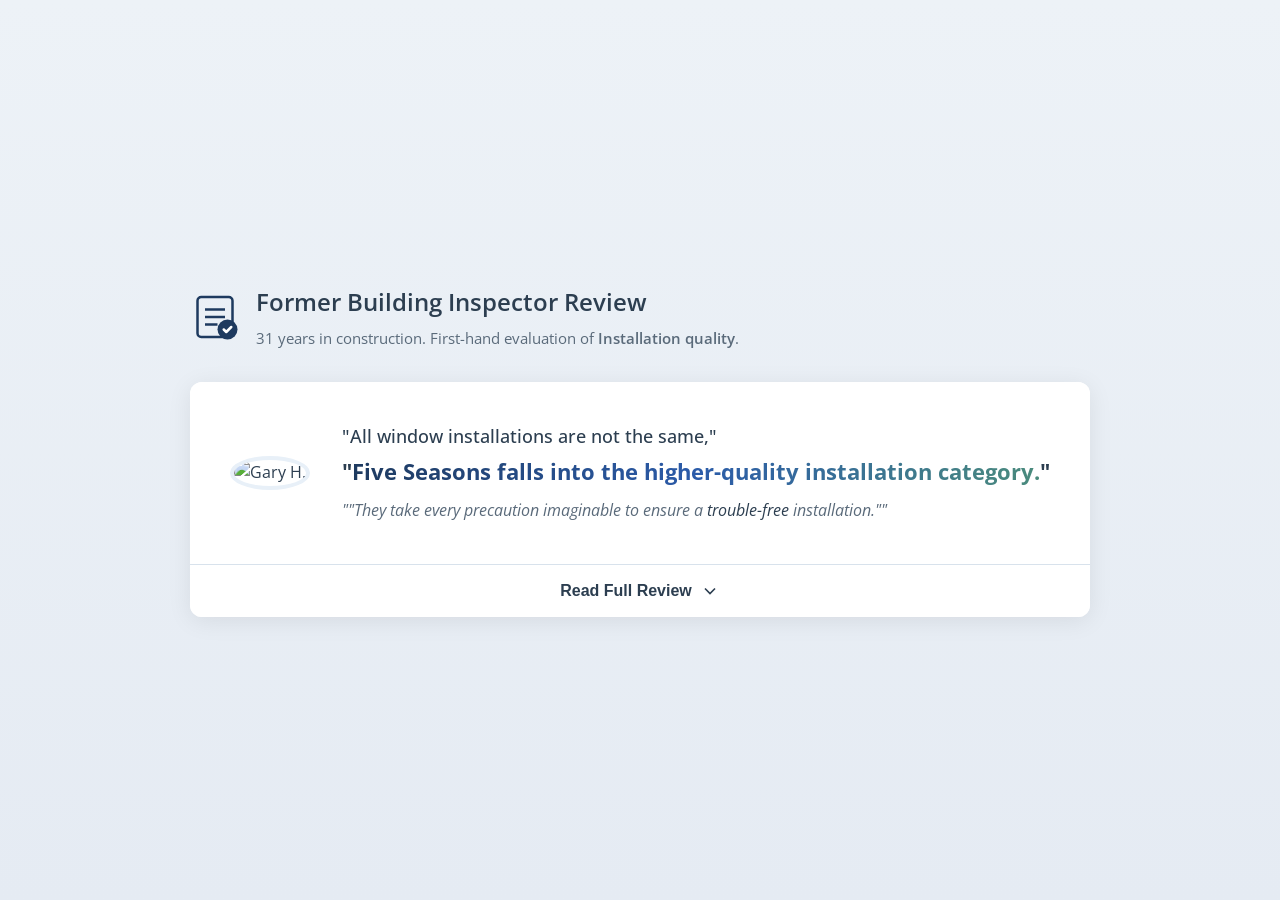
==== commit ec29d9b2: "Rebuild testimonial section as standalone component Clean standalone implementation for Five Seasons" ====
--- a/index.html
+++ b/index.html
@@ -3,215 +3,81 @@
 <head>
     <meta charset="UTF-8">
     <meta name="viewport" content="width=device-width, initial-scale=1.0">
-    <title>Five Seasons Windows & Doors | Colorado's #1 Rated</title>
-    <link rel="stylesheet" href="styles.css">
+    <title>Five Seasons Windows - Customer Review</title>
     <link rel="preconnect" href="https://fonts.googleapis.com">
     <link rel="preconnect" href="https://fonts.gstatic.com" crossorigin>
-    <link href="https://fonts.googleapis.com/css2?family=Montserrat:wght@400;500;600;700;800&family=Open+Sans:wght@400;500;600&display=swap" rel="stylesheet">
+    <link href="https://fonts.googleapis.com/css2?family=Open+Sans:wght@400;500;600;700&display=swap" rel="stylesheet">
+    <link rel="stylesheet" href="styles.css">
 </head>
 <body>
-    <!-- Header -->
-    <header class="header">
-        <div class="container header-content">
-            <div class="logo">
-                <span class="logo-text">FIVE SEASONS</span>
-                <span class="logo-subtext">WINDOWS & DOORS</span>
+    <!-- Testimonial Section -->
+    <section class="testimonial">
+        <div class="testimonial-container">
+            <div class="testimonial-header">
+                <div class="testimonial-icon">
+                    <svg viewBox="0 0 40 40" fill="none" xmlns="http://www.w3.org/2000/svg">
+                        <rect x="6" y="4" width="28" height="32" rx="3" stroke="#1E3A5F" stroke-width="2" fill="none"/>
+                        <line x1="12" y1="14" x2="28" y2="14" stroke="#1E3A5F" stroke-width="2"/>
+                        <line x1="12" y1="20" x2="28" y2="20" stroke="#1E3A5F" stroke-width="2"/>
+                        <line x1="12" y1="26" x2="22" y2="26" stroke="#1E3A5F" stroke-width="2"/>
+                        <circle cx="30" cy="30" r="8" fill="#1E3A5F"/>
+                        <path d="M27 30l2 2 4-4" stroke="white" stroke-width="2" fill="none" stroke-linecap="round" stroke-linejoin="round"/>
+                    </svg>
+                </div>
+                <div class="testimonial-header-text">
+                    <h2 class="testimonial-title">Former Building Inspector Review</h2>
+                    <p class="testimonial-subtitle">31 years in construction. First-hand evaluation of <strong>Installation quality</strong>.</p>
+                </div>
             </div>
-            <a href="tel:719-555-0123" class="phone-link">
-                <svg class="phone-icon" viewBox="0 0 24 24" fill="currentColor">
-                    <path d="M6.62 10.79c1.44 2.83 3.76 5.14 6.59 6.59l2.2-2.2c.27-.27.67-.36 1.02-.24 1.12.37 2.33.57 3.57.57.55 0 1 .45 1 1V20c0 .55-.45 1-1 1-9.39 0-17-7.61-17-17 0-.55.45-1 1-1h3.5c.55 0 1 .45 1 1 0 1.25.2 2.45.57 3.57.11.35.03.74-.25 1.02l-2.2 2.2z"/>
-                </svg>
-                (719) 555-0123
-            </a>
-        </div>
-    </header>
 
-    <!-- Hero Section -->
-    <section class="hero">
-        <div class="hero-overlay"></div>
-        <div class="container hero-content">
-            <div class="hero-text">
-                <span class="hero-badge">Colorado's #1 Rated Window Company</span>
-                <h1>Transform Your Home with Premium Windows & Doors</h1>
-                <p class="hero-description">
-                    Family-owned. 270+ five-star reviews. Expert installation backed by our lifetime warranty.
-                </p>
-                <ul class="hero-features">
-                    <li>
-                        <svg class="check-icon" viewBox="0 0 24 24" fill="currentColor">
-                            <path d="M9 16.17L4.83 12l-1.42 1.41L9 19 21 7l-1.41-1.41z"/>
-                        </svg>
-                        Free In-Home Consultation
-                    </li>
-                    <li>
-                        <svg class="check-icon" viewBox="0 0 24 24" fill="currentColor">
-                            <path d="M9 16.17L4.83 12l-1.42 1.41L9 19 21 7l-1.41-1.41z"/>
-                        </svg>
-                        No High-Pressure Sales
-                    </li>
-                    <li>
-                        <svg class="check-icon" viewBox="0 0 24 24" fill="currentColor">
-                            <path d="M9 16.17L4.83 12l-1.42 1.41L9 19 21 7l-1.41-1.41z"/>
-                        </svg>
-                        Honest, Upfront Pricing
-                    </li>
-                </ul>
-            </div>
-            <div class="hero-form-container">
-                <div class="form-card">
-                    <h2>Get Your Free Quote</h2>
-                    <p class="form-subtitle">No obligation. No hassle. Just honest answers.</p>
-                    <form id="lead-form" class="lead-form" action="thankyou.html" method="GET">
-                        <div class="form-group">
-                            <label for="name">Full Name</label>
-                            <input type="text" id="name" name="name" placeholder="John Smith" required>
+            <div class="testimonial-card">
+                <div class="testimonial-highlight">
+                    <div class="testimonial-avatar">
+                        <img src="https://images.unsplash.com/photo-1472099645785-5658abf4ff4e?w=150&h=150&fit=crop&crop=face" alt="Gary H.">
+                    </div>
+                    <div class="testimonial-quotes">
+                        <p class="quote-text">"All window installations are not the same,"</p>
+                        <p class="quote-highlight">"<span class="gradient-text">Five Seasons falls into the higher-quality installation category.</span>"</p>
+                        <p class="quote-italic">""They take every precaution imaginable to ensure a <em>trouble-free</em> installation.""</p>
+                    </div>
+                </div>
+
+                <button class="read-full-review" id="toggleReview">
+                    <span>Read Full Review</span>
+                    <svg class="chevron" viewBox="0 0 24 24" fill="none" stroke="currentColor" stroke-width="2">
+                        <polyline points="6,9 12,15 18,9"/>
+                    </svg>
+                </button>
+
+                <div class="full-review" id="fullReview">
+                    <div class="review-content">
+                        <p class="reviewer-name">"" Gary H.</p>
+                        <p class="reviewer-title">A Note From a Former Building Inspector</p>
+
+                        <div class="review-text">
+                            <p>I had Five Seasons Windows and Doors replace all of my windows and sliding glass door in July of 2024. From the initial meeting with the sales associate, Hunter, to the measuring process with Rick, the interactions with the entire office staff, the installation process and finally a couple of minor warranty follow up issues with Dylan, I couldn't be more pleased with the entire experience I've had with the Five Seasons team.</p>
+
+                            <p>Spending nearly my entire working life in the construction industry, 31 of which as a Building Inspector, I had the opportunity to speak with many homeowners about their replacement window projects getting both the pros and cons of many different companies as well as being able to observe first-hand the quality of the installation.</p>
+
+                            <p>The window replacement business is an enormous industry. I can say without reservation that all window installations are not the same with some companies trying to appeal to homeowners by offering a speedy one- or two-day installation while others will take longer with a higher quality installation process, Five Seasons falling into the latter category.</p>
+
+                            <p>From the way they measure for a replacement window or door, which there is more than one way to do that, to the flashing detail prior to installation, foaming the gaps between the new window and rough opening, to the use of high quality caulking material, along with the measures they take to protect floors and furniture during the installation and finally to cleanup, Five Seasons takes every precaution imaginable to ensure a trouble-free installation.</p>
+
+                            <p>When I started my research, which was extensive, into which company to go with on my project I wanted to go with a local company as opposed to a national company. I heard firsthand on the numerous problems associated with national companies when it came to warranty issues. I got three quotes from local companies.</p>
+
+                            <p>One of the deciding factors, along with several others, that ultimately led me to choose Five Seasons was an email exchange I had with the owner of a highly regarded out of state window replacement company. He was well aware of the Denver market. Although his opinion was unbiased, he had high praise for Five Seasons.</p>
+
+                            <p>From the beginning to the end of my project, and beyond, the quality of service and quick response to any questions or issues I have had, my experience with Five Seasons has been nothing short of professional and outstanding.</p>
                         </div>
-                        <div class="form-group">
-                            <label for="email">Email Address</label>
-                            <input type="email" id="email" name="email" placeholder="john@example.com" required>
-                        </div>
-                        <div class="form-group">
-                            <label for="phone">Phone Number</label>
-                            <input type="tel" id="phone" name="phone" placeholder="(719) 555-0123" required>
-                        </div>
-                        <div class="form-group">
-                            <label for="project">Project Type</label>
-                            <select id="project" name="project" required>
-                                <option value="">Select your project...</option>
-                                <option value="windows">Window Replacement</option>
-                                <option value="doors">Door Replacement</option>
-                                <option value="both">Windows & Doors</option>
-                                <option value="new-construction">New Construction</option>
-                            </select>
-                        </div>
-                        <button type="submit" class="btn btn-primary">
-                            Get My Free Quote
-                            <svg class="arrow-icon" viewBox="0 0 24 24" fill="currentColor">
-                                <path d="M12 4l-1.41 1.41L16.17 11H4v2h12.17l-5.58 5.59L12 20l8-8z"/>
-                            </svg>
-                        </button>
-                    </form>
-                    <p class="form-disclaimer">Your information is secure and will never be shared.</p>
+
+                        <p class="review-attribution">— Gary H.</p>
+                        <p class="review-verified">Verified Customer · Google Review & Photos</p>
+                    </div>
                 </div>
             </div>
         </div>
     </section>
 
-    <!-- Trust Badges -->
-    <section class="trust-badges">
-        <div class="container">
-            <div class="badges-grid">
-                <div class="badge-item">
-                    <div class="badge-icon">
-                        <svg viewBox="0 0 24 24" fill="currentColor">
-                            <path d="M12 2L4 5v6.09c0 5.05 3.41 9.76 8 10.91 4.59-1.15 8-5.86 8-10.91V5l-8-3zm-1.06 13.54L7.4 12l1.41-1.41 2.12 2.12 4.24-4.24 1.41 1.41-5.64 5.66z"/>
-                        </svg>
-                    </div>
-                    <span>Licensed & Insured</span>
-                </div>
-                <div class="badge-item">
-                    <div class="badge-icon">
-                        <svg viewBox="0 0 24 24" fill="currentColor">
-                            <path d="M12 17.27L18.18 21l-1.64-7.03L22 9.24l-7.19-.61L12 2 9.19 8.63 2 9.24l5.46 4.73L5.82 21z"/>
-                        </svg>
-                    </div>
-                    <span>270+ 5-Star Reviews</span>
-                </div>
-                <div class="badge-item">
-                    <div class="badge-icon">
-                        <svg viewBox="0 0 24 24" fill="currentColor">
-                            <path d="M19 3H5c-1.1 0-2 .9-2 2v14c0 1.1.9 2 2 2h14c1.1 0 2-.9 2-2V5c0-1.1-.9-2-2-2zm-7 14l-5-5 1.41-1.41L12 14.17l4.59-4.58L18 11l-6 6z"/>
-                        </svg>
-                    </div>
-                    <span>Certified Marvin Retailer</span>
-                </div>
-                <div class="badge-item">
-                    <div class="badge-icon">
-                        <svg viewBox="0 0 24 24" fill="currentColor">
-                            <path d="M12 2C6.48 2 2 6.48 2 12s4.48 10 10 10 10-4.48 10-10S17.52 2 12 2zm-2 15l-5-5 1.41-1.41L10 14.17l7.59-7.59L19 8l-9 9z"/>
-                        </svg>
-                    </div>
-                    <span>Lifetime Warranty</span>
-                </div>
-            </div>
-        </div>
-    </section>
-
-    <!-- Why Choose Us -->
-    <section class="why-us">
-        <div class="container">
-            <h2 class="section-title">Why Colorado Homeowners Choose Five Seasons</h2>
-            <div class="features-grid">
-                <div class="feature-card">
-                    <div class="feature-icon">
-                        <svg viewBox="0 0 24 24" fill="currentColor">
-                            <path d="M11.8 10.9c-2.27-.59-3-1.2-3-2.15 0-1.09 1.01-1.85 2.7-1.85 1.78 0 2.44.85 2.5 2.1h2.21c-.07-1.72-1.12-3.3-3.21-3.81V3h-3v2.16c-1.94.42-3.5 1.68-3.5 3.61 0 2.31 1.91 3.46 4.7 4.13 2.5.6 3 1.48 3 2.41 0 .69-.49 1.79-2.7 1.79-2.06 0-2.87-.92-2.98-2.1h-2.2c.12 2.19 1.76 3.42 3.68 3.83V21h3v-2.15c1.95-.37 3.5-1.5 3.5-3.55 0-2.84-2.43-3.81-4.7-4.4z"/>
-                        </svg>
-                    </div>
-                    <h3>Honest Pricing</h3>
-                    <p>No gimmicks, no bait-and-switch. We provide our best price the first time, every time.</p>
-                </div>
-                <div class="feature-card">
-                    <div class="feature-icon">
-                        <svg viewBox="0 0 24 24" fill="currentColor">
-                            <path d="M16 11c1.66 0 2.99-1.34 2.99-3S17.66 5 16 5c-1.66 0-3 1.34-3 3s1.34 3 3 3zm-8 0c1.66 0 2.99-1.34 2.99-3S9.66 5 8 5C6.34 5 5 6.34 5 8s1.34 3 3 3zm0 2c-2.33 0-7 1.17-7 3.5V19h14v-2.5c0-2.33-4.67-3.5-7-3.5zm8 0c-.29 0-.62.02-.97.05 1.16.84 1.97 1.97 1.97 3.45V19h6v-2.5c0-2.33-4.67-3.5-7-3.5z"/>
-                        </svg>
-                    </div>
-                    <h3>Family Owned</h3>
-                    <p>We treat every home like our own. Your satisfaction is our reputation.</p>
-                </div>
-                <div class="feature-card">
-                    <div class="feature-icon">
-                        <svg viewBox="0 0 24 24" fill="currentColor">
-                            <path d="M19 3h-4.18C14.4 1.84 13.3 1 12 1c-1.3 0-2.4.84-2.82 2H5c-1.1 0-2 .9-2 2v14c0 1.1.9 2 2 2h14c1.1 0 2-.9 2-2V5c0-1.1-.9-2-2-2zm-7 0c.55 0 1 .45 1 1s-.45 1-1 1-1-.45-1-1 .45-1 1-1zm2 14H7v-2h7v2zm3-4H7v-2h10v2zm0-4H7V7h10v2z"/>
-                        </svg>
-                    </div>
-                    <h3>Expert Installation</h3>
-                    <p>Our certified installers have decades of combined experience in Colorado's climate.</p>
-                </div>
-                <div class="feature-card">
-                    <div class="feature-icon">
-                        <svg viewBox="0 0 24 24" fill="currentColor">
-                            <path d="M12 2C6.48 2 2 6.48 2 12s4.48 10 10 10 10-4.48 10-10S17.52 2 12 2zm1 17h-2v-2h2v2zm2.07-7.75l-.9.92C13.45 12.9 13 13.5 13 15h-2v-.5c0-1.1.45-2.1 1.17-2.83l1.24-1.26c.37-.36.59-.86.59-1.41 0-1.1-.9-2-2-2s-2 .9-2 2H8c0-2.21 1.79-4 4-4s4 1.79 4 4c0 .88-.36 1.68-.93 2.25z"/>
-                        </svg>
-                    </div>
-                    <h3>No Pressure</h3>
-                    <p>Take your time deciding. We believe in earning your business, not pressuring you.</p>
-                </div>
-            </div>
-        </div>
-    </section>
-
-    <!-- CTA Section -->
-    <section class="cta">
-        <div class="container">
-            <div class="cta-content">
-                <h2>Ready to Upgrade Your Home?</h2>
-                <p>Join hundreds of satisfied Colorado homeowners. Get your free, no-obligation quote today.</p>
-                <a href="#lead-form" class="btn btn-primary btn-large">
-                    Schedule Free Consultation
-                    <svg class="arrow-icon" viewBox="0 0 24 24" fill="currentColor">
-                        <path d="M12 4l-1.41 1.41L16.17 11H4v2h12.17l-5.58 5.59L12 20l8-8z"/>
-                    </svg>
-                </a>
-            </div>
-        </div>
-    </section>
-
-    <!-- Footer -->
-    <footer class="footer">
-        <div class="container">
-            <div class="footer-content">
-                <div class="footer-logo">
-                    <span class="logo-text">FIVE SEASONS</span>
-                    <span class="logo-subtext">WINDOWS & DOORS</span>
-                </div>
-                <p class="footer-tagline">Colorado's #1 Rated Window & Door Company</p>
-                <p class="footer-copyright">&copy; 2024 Five Seasons Windows & Doors. All rights reserved.</p>
-            </div>
-        </div>
-    </footer>
-
     <script src="script.js"></script>
 </body>
 </html>
--- a/styles.css
+++ b/styles.css
@@ -1,57 +1,21 @@
-/* Five Seasons Windows & Doors - Brand Styles */
-/* Colors: Yellow, Light Brown, Black (official) + Blue (accent) */
-
-:root {
-    /* Brand Colors */
-    --color-yellow: #D4A534;
-    --color-yellow-light: #E8C164;
-    --color-yellow-dark: #B8902A;
-    --color-brown: #8B6914;
-    --color-brown-light: #A67C00;
-    --color-tan: #F5E6C8;
-    --color-tan-light: #FAF3E3;
-    --color-black: #1A1A1A;
-    --color-gray-dark: #333333;
-    --color-gray: #666666;
-    --color-gray-light: #999999;
-    --color-white: #FFFFFF;
-
-    /* Blue accent (unofficial but used) */
-    --color-blue: #2B5BA9;
-    --color-blue-light: #3B7DD8;
-
-    /* Functional Colors */
-    --color-success: #28A745;
-    --color-background: #FAFAFA;
-
-    /* Typography */
-    --font-heading: 'Montserrat', sans-serif;
-    --font-body: 'Open Sans', sans-serif;
-
-    /* Spacing */
-    --spacing-xs: 0.5rem;
-    --spacing-sm: 1rem;
-    --spacing-md: 1.5rem;
-    --spacing-lg: 2rem;
-    --spacing-xl: 3rem;
-    --spacing-xxl: 4rem;
-
-    /* Border Radius */
-    --radius-sm: 4px;
-    --radius-md: 8px;
-    --radius-lg: 12px;
-
-    /* Shadows */
-    --shadow-sm: 0 2px 4px rgba(0, 0, 0, 0.1);
-    --shadow-md: 0 4px 12px rgba(0, 0, 0, 0.15);
-    --shadow-lg: 0 8px 24px rgba(0, 0, 0, 0.2);
-}
-
-/* Reset & Base */
+/* CSS Reset & Base Styles */
 *, *::before, *::after {
-    box-sizing: border-box;
     margin: 0;
     padding: 0;
+    box-sizing: border-box;
+}
+
+:root {
+    --primary-navy: #1E3A5F;
+    --primary-navy-light: #2B4A6F;
+    --accent-teal: #4A8B7C;
+    --text-dark: #2C3E50;
+    --text-gray: #5A6A7A;
+    --text-light: #8A9AAA;
+    --bg-light: #EDF2F7;
+    --bg-section: #E8EEF5;
+    --white: #ffffff;
+    --border-light: #D8E2EC;
 }
 
 html {
@@ -59,771 +23,267 @@
 }
 
 body {
-    font-family: var(--font-body);
-    font-size: 16px;
+    font-family: 'Open Sans', -apple-system, BlinkMacSystemFont, 'Segoe UI', Roboto, sans-serif;
+    color: var(--text-dark);
     line-height: 1.6;
-    color: var(--color-gray-dark);
-    background-color: var(--color-white);
-}
-
-h1, h2, h3, h4, h5, h6 {
-    font-family: var(--font-heading);
+    background-color: var(--bg-light);
+}
+
+/* Testimonial Section */
+.testimonial {
+    padding: 4rem 2rem;
+    background: linear-gradient(180deg, #EDF2F7 0%, #E5EBF3 100%);
+    min-height: 100vh;
+    display: flex;
+    align-items: center;
+    justify-content: center;
+}
+
+.testimonial-container {
+    max-width: 900px;
+    width: 100%;
+    margin: 0 auto;
+}
+
+.testimonial-header {
+    display: flex;
+    align-items: center;
+    gap: 1rem;
+    margin-bottom: 2rem;
+}
+
+.testimonial-icon {
+    width: 50px;
+    height: 50px;
+    flex-shrink: 0;
+}
+
+.testimonial-icon svg {
+    width: 100%;
+    height: 100%;
+}
+
+.testimonial-header-text {
+    flex: 1;
+}
+
+.testimonial-title {
+    font-family: 'Open Sans', sans-serif;
+    font-size: 1.5rem;
+    font-weight: 600;
+    color: var(--text-dark);
+    margin-bottom: 0.25rem;
+}
+
+.testimonial-subtitle {
+    font-size: 0.95rem;
+    color: var(--text-gray);
+}
+
+.testimonial-subtitle strong {
+    font-weight: 600;
+}
+
+.testimonial-card {
+    background: var(--white);
+    border-radius: 12px;
+    box-shadow: 0 4px 24px rgba(0, 0, 0, 0.08);
+    overflow: hidden;
+}
+
+.testimonial-highlight {
+    display: flex;
+    align-items: center;
+    gap: 2rem;
+    padding: 2.5rem;
+    background: var(--white);
+}
+
+.testimonial-avatar {
+    flex-shrink: 0;
+}
+
+.testimonial-avatar img {
+    width: 120px;
+    height: 120px;
+    border-radius: 50%;
+    object-fit: cover;
+    border: 4px solid #E8F0F8;
+}
+
+.testimonial-quotes {
+    flex: 1;
+}
+
+.quote-text {
+    font-size: 1.1rem;
+    color: var(--text-dark);
+    margin-bottom: 0.5rem;
+    font-weight: 500;
+}
+
+.quote-highlight {
+    font-size: 1.35rem;
     font-weight: 700;
-    color: var(--color-black);
-    line-height: 1.2;
-}
-
-a {
-    text-decoration: none;
-    color: inherit;
-}
-
-img {
-    max-width: 100%;
-    height: auto;
-}
-
-/* Container */
-.container {
+    margin-bottom: 0.75rem;
+    line-height: 1.3;
+}
+
+.gradient-text {
+    background: linear-gradient(90deg, #1E3A5F 0%, #2B5BA9 50%, #4A8B7C 100%);
+    -webkit-background-clip: text;
+    -webkit-text-fill-color: transparent;
+    background-clip: text;
+}
+
+.quote-italic {
+    font-size: 1rem;
+    color: var(--text-gray);
+    font-style: italic;
+}
+
+.quote-italic em {
+    font-style: italic;
+    color: var(--text-dark);
+}
+
+.read-full-review {
+    display: flex;
+    align-items: center;
+    justify-content: center;
+    gap: 0.5rem;
     width: 100%;
-    max-width: 1200px;
-    margin: 0 auto;
-    padding: 0 var(--spacing-md);
-}
-
-/* Header */
-.header {
-    background-color: var(--color-black);
-    padding: var(--spacing-sm) 0;
-    position: sticky;
-    top: 0;
-    z-index: 1000;
-}
-
-.header-content {
-    display: flex;
-    justify-content: space-between;
-    align-items: center;
-}
-
-.logo {
-    display: flex;
-    flex-direction: column;
-}
-
-.logo-text {
-    font-family: var(--font-heading);
-    font-size: 1.5rem;
-    font-weight: 800;
-    color: var(--color-yellow);
-    letter-spacing: 2px;
-}
-
-.logo-subtext {
-    font-family: var(--font-heading);
-    font-size: 0.7rem;
-    font-weight: 500;
-    color: var(--color-white);
-    letter-spacing: 3px;
-}
-
-.phone-link {
-    display: flex;
-    align-items: center;
-    gap: var(--spacing-xs);
-    color: var(--color-white);
-    font-weight: 600;
-    font-size: 1.1rem;
-    transition: color 0.3s ease;
-}
-
-.phone-link:hover {
-    color: var(--color-yellow);
-}
-
-.phone-icon {
-    width: 20px;
-    height: 20px;
-}
-
-/* Buttons */
-.btn {
-    display: inline-flex;
-    align-items: center;
-    justify-content: center;
-    gap: var(--spacing-xs);
-    padding: var(--spacing-sm) var(--spacing-lg);
-    font-family: var(--font-heading);
-    font-weight: 600;
+    padding: 1rem;
+    background: var(--white);
+    border: none;
+    border-top: 1px solid var(--border-light);
     font-size: 1rem;
-    border: none;
-    border-radius: var(--radius-md);
+    font-weight: 600;
+    color: var(--text-dark);
     cursor: pointer;
-    transition: all 0.3s ease;
-}
-
-.btn-primary {
-    background-color: var(--color-yellow);
-    color: var(--color-black);
-}
-
-.btn-primary:hover {
-    background-color: var(--color-yellow-dark);
-    transform: translateY(-2px);
-    box-shadow: var(--shadow-md);
-}
-
-.btn-large {
-    padding: var(--spacing-md) var(--spacing-xl);
-    font-size: 1.1rem;
-}
-
-.arrow-icon {
+    transition: background-color 0.2s ease;
+}
+
+.read-full-review:hover {
+    background: #F8FBFE;
+}
+
+.read-full-review .chevron {
     width: 20px;
     height: 20px;
     transition: transform 0.3s ease;
 }
 
-.btn:hover .arrow-icon {
-    transform: translateX(4px);
-}
-
-/* Hero Section */
-.hero {
-    position: relative;
-    background: linear-gradient(135deg, var(--color-tan-light) 0%, var(--color-tan) 100%);
-    padding: var(--spacing-xxl) 0;
+.read-full-review.active .chevron {
+    transform: rotate(180deg);
+}
+
+.full-review {
+    max-height: 0;
     overflow: hidden;
-}
-
-.hero::before {
-    content: '';
-    position: absolute;
-    top: 0;
-    left: 0;
-    right: 0;
-    bottom: 0;
-    background: url("data:image/svg+xml,%3Csvg width='60' height='60' viewBox='0 0 60 60' xmlns='http://www.w3.org/2000/svg'%3E%3Cg fill='none' fill-rule='evenodd'%3E%3Cg fill='%23D4A534' fill-opacity='0.08'%3E%3Cpath d='M36 34v-4h-2v4h-4v2h4v4h2v-4h4v-2h-4zm0-30V0h-2v4h-4v2h4v4h2V6h4V4h-4zM6 34v-4H4v4H0v2h4v4h2v-4h4v-2H6zM6 4V0H4v4H0v2h4v4h2V6h4V4H6z'/%3E%3C/g%3E%3C/g%3E%3C/svg%3E");
-    opacity: 0.5;
-}
-
-.hero-content {
-    position: relative;
-    display: grid;
-    grid-template-columns: 1fr 1fr;
-    gap: var(--spacing-xxl);
-    align-items: center;
-}
-
-.hero-badge {
-    display: inline-block;
-    background-color: var(--color-yellow);
-    color: var(--color-black);
-    padding: var(--spacing-xs) var(--spacing-sm);
-    border-radius: var(--radius-sm);
+    transition: max-height 0.4s ease;
+    background: #F8FBFE;
+}
+
+.full-review.expanded {
+    max-height: 2000px;
+}
+
+.review-content {
+    padding: 2rem 2.5rem;
+}
+
+.reviewer-name {
+    font-size: 1.15rem;
+    font-weight: 700;
+    color: var(--text-dark);
+    margin-bottom: 0.25rem;
+}
+
+.reviewer-title {
+    font-size: 0.95rem;
+    color: var(--text-gray);
+    margin-bottom: 1.5rem;
+}
+
+.review-text {
+    color: var(--text-dark);
+    line-height: 1.75;
+}
+
+.review-text p {
+    margin-bottom: 1.25rem;
+}
+
+.review-text p:last-child {
+    margin-bottom: 0;
+}
+
+.review-attribution {
+    font-size: 1rem;
+    font-weight: 600;
+    color: var(--text-dark);
+    margin-top: 1.5rem;
+    margin-bottom: 0.5rem;
+}
+
+.review-verified {
     font-size: 0.85rem;
-    font-weight: 700;
-    text-transform: uppercase;
-    letter-spacing: 1px;
-    margin-bottom: var(--spacing-md);
-}
-
-.hero-text h1 {
-    font-size: 2.75rem;
-    margin-bottom: var(--spacing-md);
-    color: var(--color-black);
-}
-
-.hero-description {
-    font-size: 1.2rem;
-    color: var(--color-gray);
-    margin-bottom: var(--spacing-lg);
-}
-
-.hero-features {
-    list-style: none;
-    margin-bottom: var(--spacing-lg);
-}
-
-.hero-features li {
-    display: flex;
-    align-items: center;
-    gap: var(--spacing-sm);
-    margin-bottom: var(--spacing-sm);
-    font-weight: 500;
-    color: var(--color-gray-dark);
-}
-
-.check-icon {
-    width: 24px;
-    height: 24px;
-    color: var(--color-success);
-    flex-shrink: 0;
-}
-
-/* Form Card */
-.form-card {
-    background-color: var(--color-white);
-    padding: var(--spacing-xl);
-    border-radius: var(--radius-lg);
-    box-shadow: var(--shadow-lg);
-}
-
-.form-card h2 {
-    font-size: 1.75rem;
-    margin-bottom: var(--spacing-xs);
-    text-align: center;
-}
-
-.form-subtitle {
-    text-align: center;
-    color: var(--color-gray);
-    margin-bottom: var(--spacing-lg);
-}
-
-.lead-form {
-    display: flex;
-    flex-direction: column;
-    gap: var(--spacing-md);
-}
-
-.form-group {
-    display: flex;
-    flex-direction: column;
-    gap: var(--spacing-xs);
-}
-
-.form-group label {
-    font-weight: 600;
-    font-size: 0.9rem;
-    color: var(--color-gray-dark);
-}
-
-.form-group input,
-.form-group select {
-    padding: var(--spacing-sm);
-    border: 2px solid #E5E5E5;
-    border-radius: var(--radius-md);
-    font-size: 1rem;
-    font-family: var(--font-body);
-    transition: border-color 0.3s ease;
-}
-
-.form-group input:focus,
-.form-group select:focus {
-    outline: none;
-    border-color: var(--color-yellow);
-}
-
-.form-group input::placeholder {
-    color: var(--color-gray-light);
-}
-
-.lead-form .btn-primary {
-    margin-top: var(--spacing-sm);
-    width: 100%;
-}
-
-.form-disclaimer {
-    text-align: center;
-    font-size: 0.85rem;
-    color: var(--color-gray-light);
-    margin-top: var(--spacing-sm);
-}
-
-/* Trust Badges */
-.trust-badges {
-    background-color: var(--color-black);
-    padding: var(--spacing-lg) 0;
-}
-
-.badges-grid {
-    display: grid;
-    grid-template-columns: repeat(4, 1fr);
-    gap: var(--spacing-lg);
-}
-
-.badge-item {
-    display: flex;
-    flex-direction: column;
-    align-items: center;
-    text-align: center;
-    color: var(--color-white);
-}
-
-.badge-icon {
-    width: 48px;
-    height: 48px;
-    margin-bottom: var(--spacing-sm);
-    color: var(--color-yellow);
-}
-
-.badge-icon svg {
-    width: 100%;
-    height: 100%;
-}
-
-.badge-item span {
-    font-weight: 600;
-    font-size: 0.9rem;
-}
-
-/* Why Us Section */
-.why-us {
-    padding: var(--spacing-xxl) 0;
-    background-color: var(--color-white);
-}
-
-.section-title {
-    text-align: center;
-    font-size: 2.25rem;
-    margin-bottom: var(--spacing-xxl);
-    color: var(--color-black);
-}
-
-.features-grid {
-    display: grid;
-    grid-template-columns: repeat(4, 1fr);
-    gap: var(--spacing-lg);
-}
-
-.feature-card {
-    text-align: center;
-    padding: var(--spacing-lg);
-    background-color: var(--color-tan-light);
-    border-radius: var(--radius-lg);
-    transition: transform 0.3s ease, box-shadow 0.3s ease;
-}
-
-.feature-card:hover {
-    transform: translateY(-4px);
-    box-shadow: var(--shadow-md);
-}
-
-.feature-icon {
-    width: 64px;
-    height: 64px;
-    margin: 0 auto var(--spacing-md);
-    color: var(--color-brown);
-}
-
-.feature-icon svg {
-    width: 100%;
-    height: 100%;
-}
-
-.feature-card h3 {
-    font-size: 1.25rem;
-    margin-bottom: var(--spacing-sm);
-    color: var(--color-black);
-}
-
-.feature-card p {
-    font-size: 0.95rem;
-    color: var(--color-gray);
-}
-
-/* CTA Section */
-.cta {
-    background: linear-gradient(135deg, var(--color-yellow) 0%, var(--color-yellow-dark) 100%);
-    padding: var(--spacing-xxl) 0;
-}
-
-.cta-content {
-    text-align: center;
-    max-width: 700px;
-    margin: 0 auto;
-}
-
-.cta-content h2 {
-    font-size: 2.25rem;
-    margin-bottom: var(--spacing-md);
-    color: var(--color-black);
-}
-
-.cta-content p {
-    font-size: 1.1rem;
-    margin-bottom: var(--spacing-lg);
-    color: var(--color-gray-dark);
-}
-
-.cta .btn-primary {
-    background-color: var(--color-black);
-    color: var(--color-white);
-}
-
-.cta .btn-primary:hover {
-    background-color: var(--color-gray-dark);
-}
-
-/* Footer */
-.footer {
-    background-color: var(--color-black);
-    padding: var(--spacing-xl) 0;
-}
-
-.footer-content {
-    text-align: center;
-}
-
-.footer-logo {
-    display: flex;
-    flex-direction: column;
-    align-items: center;
-    margin-bottom: var(--spacing-md);
-}
-
-.footer-tagline {
-    color: var(--color-gray-light);
-    margin-bottom: var(--spacing-sm);
-}
-
-.footer-copyright {
-    color: var(--color-gray);
-    font-size: 0.85rem;
-}
-
-/* ============================================
-   THANK YOU PAGE STYLES
-   ============================================ */
-
-/* Thank You Hero */
-.thankyou-hero {
-    background: linear-gradient(135deg, var(--color-tan-light) 0%, var(--color-tan) 100%);
-    padding: var(--spacing-xxl) 0;
-    text-align: center;
-}
-
-.thankyou-content {
-    max-width: 600px;
-    margin: 0 auto;
-}
-
-.success-icon {
-    width: 80px;
-    height: 80px;
-    margin: 0 auto var(--spacing-lg);
-    color: var(--color-success);
-}
-
-.success-icon svg {
-    width: 100%;
-    height: 100%;
-}
-
-.thankyou-hero h1 {
-    font-size: 3rem;
-    margin-bottom: var(--spacing-md);
-    color: var(--color-black);
-}
-
-.thankyou-message {
-    font-size: 1.2rem;
-    color: var(--color-gray);
-    margin-bottom: var(--spacing-xl);
-}
-
-.next-steps {
-    background-color: var(--color-white);
-    padding: var(--spacing-lg);
-    border-radius: var(--radius-lg);
-    box-shadow: var(--shadow-md);
-    text-align: left;
-}
-
-.next-steps h3 {
-    text-align: center;
-    margin-bottom: var(--spacing-lg);
-    color: var(--color-black);
-}
-
-.steps-list {
-    list-style: none;
-    counter-reset: none;
-}
-
-.steps-list li {
-    display: flex;
-    align-items: center;
-    gap: var(--spacing-md);
-    padding: var(--spacing-sm) 0;
-    border-bottom: 1px solid #EEE;
-}
-
-.steps-list li:last-child {
-    border-bottom: none;
-}
-
-.step-number {
-    width: 32px;
-    height: 32px;
-    background-color: var(--color-yellow);
-    color: var(--color-black);
-    border-radius: 50%;
-    display: flex;
-    align-items: center;
-    justify-content: center;
-    font-weight: 700;
-    font-family: var(--font-heading);
-    flex-shrink: 0;
-}
-
-.step-text {
-    color: var(--color-gray-dark);
-}
-
-/* Testimonials Section */
-.testimonials {
-    padding: var(--spacing-xxl) 0;
-    background-color: var(--color-white);
-}
-
-.section-subtitle {
-    text-align: center;
-    color: var(--color-gray);
-    margin-top: calc(-1 * var(--spacing-lg));
-    margin-bottom: var(--spacing-xxl);
-}
-
-.testimonials-grid {
-    display: grid;
-    grid-template-columns: repeat(3, 1fr);
-    gap: var(--spacing-lg);
-}
-
-.testimonial-card {
-    background-color: var(--color-tan-light);
-    padding: var(--spacing-lg);
-    border-radius: var(--radius-lg);
-    border-left: 4px solid var(--color-yellow);
-    transition: transform 0.3s ease, box-shadow 0.3s ease;
-}
-
-.testimonial-card:hover {
-    transform: translateY(-4px);
-    box-shadow: var(--shadow-md);
-}
-
-.stars {
-    display: flex;
-    gap: 2px;
-    margin-bottom: var(--spacing-md);
-}
-
-.stars svg {
-    width: 20px;
-    height: 20px;
-    color: var(--color-yellow);
-}
-
-.testimonial-text {
-    font-size: 0.95rem;
-    line-height: 1.7;
-    color: var(--color-gray-dark);
-    margin-bottom: var(--spacing-lg);
+    color: var(--text-light);
     font-style: italic;
 }
 
-.testimonial-author {
-    display: flex;
-    align-items: center;
-    gap: var(--spacing-sm);
-}
-
-.author-avatar {
-    width: 48px;
-    height: 48px;
-    background-color: var(--color-brown);
-    color: var(--color-white);
-    border-radius: 50%;
-    display: flex;
-    align-items: center;
-    justify-content: center;
-    font-weight: 700;
-    font-family: var(--font-heading);
-}
-
-.author-info {
-    display: flex;
-    flex-direction: column;
-}
-
-.author-name {
-    font-weight: 600;
-    color: var(--color-black);
-}
-
-.author-location {
-    font-size: 0.85rem;
-    color: var(--color-gray);
-}
-
-/* Reviews Badge Section */
-.reviews-badge {
-    background-color: var(--color-tan);
-    padding: var(--spacing-xl) 0;
-}
-
-.badge-content {
-    display: flex;
-    justify-content: center;
-}
-
-.google-rating {
-    display: flex;
-    flex-direction: column;
-    align-items: center;
-    gap: var(--spacing-sm);
-}
-
-.rating-number {
-    font-family: var(--font-heading);
-    font-size: 3.5rem;
-    font-weight: 800;
-    color: var(--color-black);
-}
-
-.rating-stars {
-    display: flex;
-    gap: 4px;
-}
-
-.rating-stars svg {
-    width: 28px;
-    height: 28px;
-    color: var(--color-yellow);
-}
-
-.rating-text {
-    color: var(--color-gray);
-    font-weight: 500;
-}
-
-/* ============================================
-   RESPONSIVE STYLES
-   ============================================ */
-
-@media (max-width: 1024px) {
-    .hero-content {
-        grid-template-columns: 1fr;
-        gap: var(--spacing-xl);
-    }
-
-    .hero-text {
+/* Responsive Design */
+@media (max-width: 768px) {
+    .testimonial {
+        padding: 2rem 1rem;
+    }
+
+    .testimonial-highlight {
+        flex-direction: column;
         text-align: center;
-    }
-
-    .hero-features {
-        display: flex;
-        flex-wrap: wrap;
-        justify-content: center;
-        gap: var(--spacing-md);
-    }
-
-    .features-grid {
-        grid-template-columns: repeat(2, 1fr);
-    }
-
-    .testimonials-grid {
-        grid-template-columns: repeat(2, 1fr);
-    }
-}
-
-@media (max-width: 768px) {
-    .hero-text h1 {
-        font-size: 2rem;
-    }
-
-    .badges-grid {
-        grid-template-columns: repeat(2, 1fr);
-        gap: var(--spacing-md);
-    }
-
-    .section-title {
-        font-size: 1.75rem;
-    }
-
-    .features-grid {
-        grid-template-columns: 1fr;
-    }
-
-    .testimonials-grid {
-        grid-template-columns: 1fr;
-    }
-
-    .form-card {
-        padding: var(--spacing-lg);
-    }
-
-    .thankyou-hero h1 {
-        font-size: 2.25rem;
+        gap: 1.5rem;
+        padding: 2rem 1.5rem;
+    }
+
+    .testimonial-avatar img {
+        width: 100px;
+        height: 100px;
+    }
+
+    .quote-highlight {
+        font-size: 1.15rem;
+    }
+
+    .review-content {
+        padding: 1.5rem;
+    }
+
+    .testimonial-title {
+        font-size: 1.25rem;
     }
 }
 
 @media (max-width: 480px) {
-    .header-content {
+    .testimonial {
+        padding: 1.5rem 1rem;
+    }
+
+    .testimonial-header {
         flex-direction: column;
-        gap: var(--spacing-sm);
-    }
-
-    .phone-link {
+        text-align: center;
+        gap: 0.75rem;
+    }
+
+    .quote-text {
         font-size: 1rem;
     }
 
-    .hero {
-        padding: var(--spacing-xl) 0;
-    }
-
-    .hero-text h1 {
-        font-size: 1.75rem;
-    }
-
-    .hero-description {
-        font-size: 1rem;
-    }
-
-    .badges-grid {
-        grid-template-columns: 1fr 1fr;
-    }
-
-    .btn {
-        padding: var(--spacing-sm) var(--spacing-md);
+    .quote-highlight {
+        font-size: 1.05rem;
+    }
+
+    .quote-italic {
         font-size: 0.9rem;
     }
-
-    .btn-large {
-        padding: var(--spacing-sm) var(--spacing-lg);
-    }
-}
-
-/* Animations */
-@keyframes fadeInUp {
-    from {
-        opacity: 0;
-        transform: translateY(20px);
-    }
-    to {
-        opacity: 1;
-        transform: translateY(0);
-    }
-}
-
-.hero-content {
-    animation: fadeInUp 0.8s ease-out;
-}
-
-.form-card {
-    animation: fadeInUp 0.6s ease-out 0.2s both;
-}
-
-.testimonial-card {
-    animation: fadeInUp 0.6s ease-out;
-}
-
-.testimonial-card:nth-child(2) {
-    animation-delay: 0.1s;
-}
-
-.testimonial-card:nth-child(3) {
-    animation-delay: 0.2s;
-}
+}
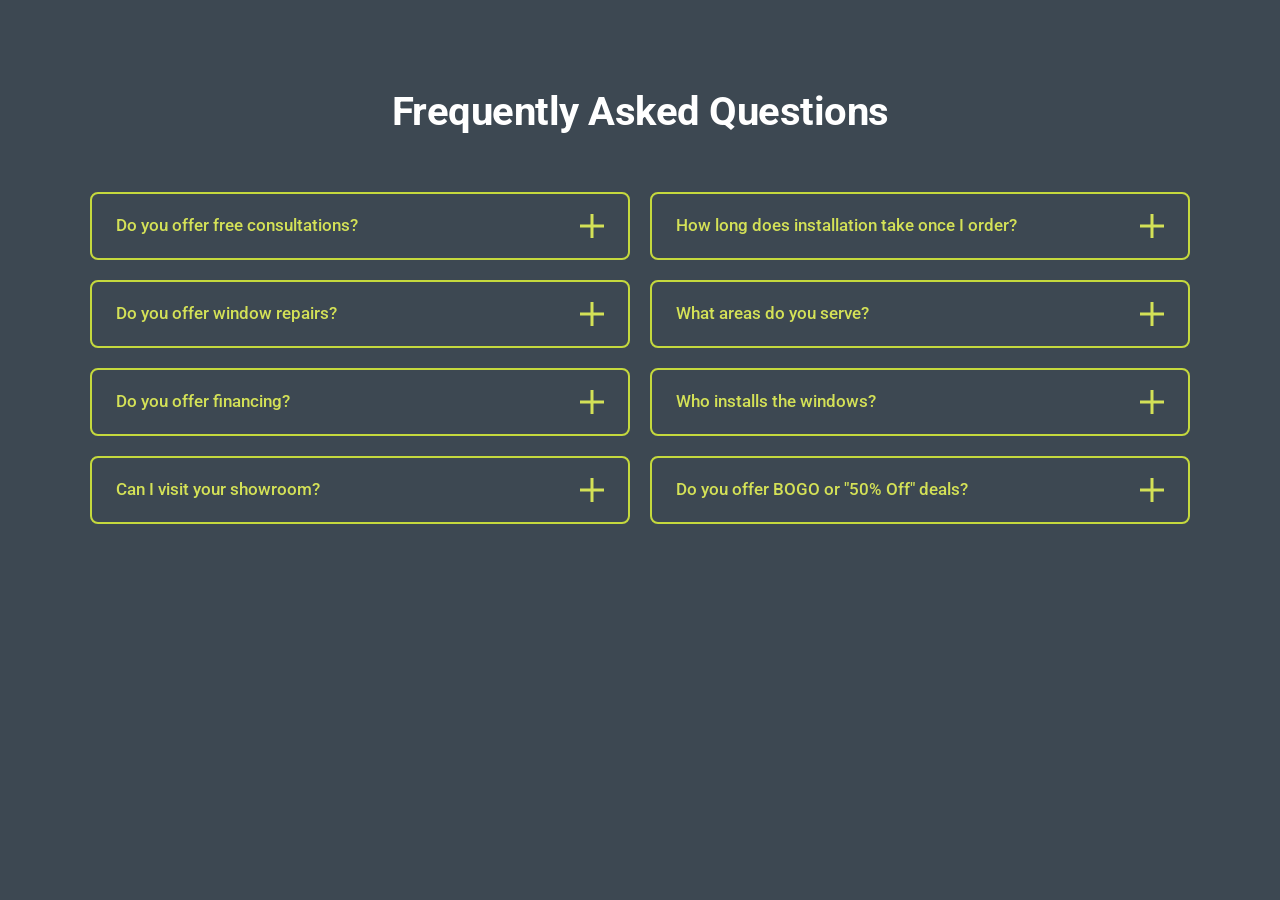
==== commit 4bc60a28: "Create FAQ section for Five Seasons Windows Standalone FAQ component with: - Roboto font family - Da" ====
--- a/index.html
+++ b/index.html
@@ -3,75 +3,96 @@
 <head>
     <meta charset="UTF-8">
     <meta name="viewport" content="width=device-width, initial-scale=1.0">
-    <title>Five Seasons Windows - Customer Review</title>
+    <title>Five Seasons Windows - FAQ</title>
     <link rel="preconnect" href="https://fonts.googleapis.com">
     <link rel="preconnect" href="https://fonts.gstatic.com" crossorigin>
-    <link href="https://fonts.googleapis.com/css2?family=Open+Sans:wght@400;500;600;700&display=swap" rel="stylesheet">
+    <link href="https://fonts.googleapis.com/css2?family=Roboto:wght@400;500;700&display=swap" rel="stylesheet">
     <link rel="stylesheet" href="styles.css">
 </head>
 <body>
-    <!-- Testimonial Section -->
-    <section class="testimonial">
-        <div class="testimonial-container">
-            <div class="testimonial-header">
-                <div class="testimonial-icon">
-                    <svg viewBox="0 0 40 40" fill="none" xmlns="http://www.w3.org/2000/svg">
-                        <rect x="6" y="4" width="28" height="32" rx="3" stroke="#1E3A5F" stroke-width="2" fill="none"/>
-                        <line x1="12" y1="14" x2="28" y2="14" stroke="#1E3A5F" stroke-width="2"/>
-                        <line x1="12" y1="20" x2="28" y2="20" stroke="#1E3A5F" stroke-width="2"/>
-                        <line x1="12" y1="26" x2="22" y2="26" stroke="#1E3A5F" stroke-width="2"/>
-                        <circle cx="30" cy="30" r="8" fill="#1E3A5F"/>
-                        <path d="M27 30l2 2 4-4" stroke="white" stroke-width="2" fill="none" stroke-linecap="round" stroke-linejoin="round"/>
-                    </svg>
-                </div>
-                <div class="testimonial-header-text">
-                    <h2 class="testimonial-title">Former Building Inspector Review</h2>
-                    <p class="testimonial-subtitle">31 years in construction. First-hand evaluation of <strong>Installation quality</strong>.</p>
-                </div>
-            </div>
+    <!-- FAQ Section -->
+    <section class="faq">
+        <div class="faq-container">
+            <h2 class="faq-title">Frequently Asked Questions</h2>
 
-            <div class="testimonial-card">
-                <div class="testimonial-highlight">
-                    <div class="testimonial-avatar">
-                        <img src="https://images.unsplash.com/photo-1472099645785-5658abf4ff4e?w=150&h=150&fit=crop&crop=face" alt="Gary H.">
-                    </div>
-                    <div class="testimonial-quotes">
-                        <p class="quote-text">"All window installations are not the same,"</p>
-                        <p class="quote-highlight">"<span class="gradient-text">Five Seasons falls into the higher-quality installation category.</span>"</p>
-                        <p class="quote-italic">""They take every precaution imaginable to ensure a <em>trouble-free</em> installation.""</p>
+            <div class="faq-grid">
+                <div class="faq-item">
+                    <button class="faq-question" aria-expanded="false">
+                        <span>Do you offer free consultations?</span>
+                        <span class="faq-icon"></span>
+                    </button>
+                    <div class="faq-answer">
+                        <p>Yes! Every quote is 100% free, educational, and pressure-free. No 90-minute sales pitch — just real advice and clear pricing.</p>
                     </div>
                 </div>
 
-                <button class="read-full-review" id="toggleReview">
-                    <span>Read Full Review</span>
-                    <svg class="chevron" viewBox="0 0 24 24" fill="none" stroke="currentColor" stroke-width="2">
-                        <polyline points="6,9 12,15 18,9"/>
-                    </svg>
-                </button>
+                <div class="faq-item">
+                    <button class="faq-question" aria-expanded="false">
+                        <span>How long does installation take once I order?</span>
+                        <span class="faq-icon"></span>
+                    </button>
+                    <div class="faq-answer">
+                        <p>Most projects install within 8–12 weeks, depending on brand availability and project size.</p>
+                    </div>
+                </div>
 
-                <div class="full-review" id="fullReview">
-                    <div class="review-content">
-                        <p class="reviewer-name">"" Gary H.</p>
-                        <p class="reviewer-title">A Note From a Former Building Inspector</p>
+                <div class="faq-item">
+                    <button class="faq-question" aria-expanded="false">
+                        <span>Do you offer window repairs?</span>
+                        <span class="faq-icon"></span>
+                    </button>
+                    <div class="faq-answer">
+                        <p>We specialize in full window and door replacements, not glass or hardware repairs.</p>
+                    </div>
+                </div>
 
-                        <div class="review-text">
-                            <p>I had Five Seasons Windows and Doors replace all of my windows and sliding glass door in July of 2024. From the initial meeting with the sales associate, Hunter, to the measuring process with Rick, the interactions with the entire office staff, the installation process and finally a couple of minor warranty follow up issues with Dylan, I couldn't be more pleased with the entire experience I've had with the Five Seasons team.</p>
+                <div class="faq-item">
+                    <button class="faq-question" aria-expanded="false">
+                        <span>What areas do you serve?</span>
+                        <span class="faq-icon"></span>
+                    </button>
+                    <div class="faq-answer">
+                        <p>We serve the greater Denver area including Castle Rock, Boulder, Colorado Springs, Golden, Aurora, and beyond.</p>
+                    </div>
+                </div>
 
-                            <p>Spending nearly my entire working life in the construction industry, 31 of which as a Building Inspector, I had the opportunity to speak with many homeowners about their replacement window projects getting both the pros and cons of many different companies as well as being able to observe first-hand the quality of the installation.</p>
+                <div class="faq-item">
+                    <button class="faq-question" aria-expanded="false">
+                        <span>Do you offer financing?</span>
+                        <span class="faq-icon"></span>
+                    </button>
+                    <div class="faq-answer">
+                        <p>Yes! We offer flexible financing options to help you complete your project without delay.</p>
+                    </div>
+                </div>
 
-                            <p>The window replacement business is an enormous industry. I can say without reservation that all window installations are not the same with some companies trying to appeal to homeowners by offering a speedy one- or two-day installation while others will take longer with a higher quality installation process, Five Seasons falling into the latter category.</p>
+                <div class="faq-item">
+                    <button class="faq-question" aria-expanded="false">
+                        <span>Who installs the windows?</span>
+                        <span class="faq-icon"></span>
+                    </button>
+                    <div class="faq-answer">
+                        <p>Our dedicated install crews work exclusively for Five Seasons. They are craftsmen — not subcontractors bouncing between companies.</p>
+                    </div>
+                </div>
 
-                            <p>From the way they measure for a replacement window or door, which there is more than one way to do that, to the flashing detail prior to installation, foaming the gaps between the new window and rough opening, to the use of high quality caulking material, along with the measures they take to protect floors and furniture during the installation and finally to cleanup, Five Seasons takes every precaution imaginable to ensure a trouble-free installation.</p>
+                <div class="faq-item">
+                    <button class="faq-question" aria-expanded="false">
+                        <span>Can I visit your showroom?</span>
+                        <span class="faq-icon"></span>
+                    </button>
+                    <div class="faq-answer">
+                        <p>Yes! Our Englewood showroom is available by appointment and features many of our most popular products.</p>
+                    </div>
+                </div>
 
-                            <p>When I started my research, which was extensive, into which company to go with on my project I wanted to go with a local company as opposed to a national company. I heard firsthand on the numerous problems associated with national companies when it came to warranty issues. I got three quotes from local companies.</p>
-
-                            <p>One of the deciding factors, along with several others, that ultimately led me to choose Five Seasons was an email exchange I had with the owner of a highly regarded out of state window replacement company. He was well aware of the Denver market. Although his opinion was unbiased, he had high praise for Five Seasons.</p>
-
-                            <p>From the beginning to the end of my project, and beyond, the quality of service and quick response to any questions or issues I have had, my experience with Five Seasons has been nothing short of professional and outstanding.</p>
-                        </div>
-
-                        <p class="review-attribution">— Gary H.</p>
-                        <p class="review-verified">Verified Customer · Google Review & Photos</p>
+                <div class="faq-item">
+                    <button class="faq-question" aria-expanded="false">
+                        <span>Do you offer BOGO or "50% Off" deals?</span>
+                        <span class="faq-icon"></span>
+                    </button>
+                    <div class="faq-answer">
+                        <p>No gimmicks here. We give you our best price up front — no inflated discounts, no false urgency, no bait-and-switch.</p>
                     </div>
                 </div>
             </div>
--- a/styles.css
+++ b/styles.css
@@ -6,16 +6,13 @@
 }
 
 :root {
-    --primary-navy: #1E3A5F;
-    --primary-navy-light: #2B4A6F;
-    --accent-teal: #4A8B7C;
-    --text-dark: #2C3E50;
-    --text-gray: #5A6A7A;
-    --text-light: #8A9AAA;
-    --bg-light: #EDF2F7;
-    --bg-section: #E8EEF5;
-    --white: #ffffff;
-    --border-light: #D8E2EC;
+    --bg-dark: #3D4852;
+    --bg-darker: #2F3940;
+    --accent-yellow: #D4E157;
+    --accent-yellow-hover: #E6EE9C;
+    --text-white: #ffffff;
+    --text-light: rgba(255, 255, 255, 0.85);
+    --border-yellow: #C5D93D;
 }
 
 html {
@@ -23,267 +20,172 @@
 }
 
 body {
-    font-family: 'Open Sans', -apple-system, BlinkMacSystemFont, 'Segoe UI', Roboto, sans-serif;
-    color: var(--text-dark);
+    font-family: 'Roboto', -apple-system, BlinkMacSystemFont, 'Segoe UI', sans-serif;
+    color: var(--text-white);
     line-height: 1.6;
-    background-color: var(--bg-light);
+    background-color: var(--bg-dark);
 }
 
-/* Testimonial Section */
-.testimonial {
-    padding: 4rem 2rem;
-    background: linear-gradient(180deg, #EDF2F7 0%, #E5EBF3 100%);
+/* FAQ Section */
+.faq {
+    padding: 5rem 2rem;
+    background-color: var(--bg-dark);
     min-height: 100vh;
-    display: flex;
-    align-items: center;
-    justify-content: center;
 }
 
-.testimonial-container {
-    max-width: 900px;
-    width: 100%;
+.faq-container {
+    max-width: 1100px;
     margin: 0 auto;
 }
 
-.testimonial-header {
+.faq-title {
+    text-align: center;
+    font-size: 2.5rem;
+    font-weight: 700;
+    color: var(--text-white);
+    margin-bottom: 3rem;
+    letter-spacing: -0.5px;
+}
+
+.faq-grid {
+    display: grid;
+    grid-template-columns: repeat(2, 1fr);
+    gap: 1.25rem;
+}
+
+.faq-item {
+    border: 2px solid var(--border-yellow);
+    border-radius: 8px;
+    overflow: hidden;
+    transition: border-color 0.2s ease;
+}
+
+.faq-item:hover {
+    border-color: var(--accent-yellow-hover);
+}
+
+.faq-question {
+    width: 100%;
     display: flex;
     align-items: center;
+    justify-content: space-between;
     gap: 1rem;
-    margin-bottom: 2rem;
+    padding: 1.25rem 1.5rem;
+    background: transparent;
+    border: none;
+    cursor: pointer;
+    text-align: left;
+    font-family: 'Roboto', sans-serif;
+    font-size: 1.05rem;
+    font-weight: 500;
+    color: var(--accent-yellow);
+    transition: background-color 0.2s ease;
 }
 
-.testimonial-icon {
-    width: 50px;
-    height: 50px;
+.faq-question:hover {
+    background-color: rgba(212, 225, 87, 0.08);
+}
+
+.faq-question span:first-child {
+    flex: 1;
+    line-height: 1.4;
+}
+
+.faq-icon {
+    position: relative;
+    width: 24px;
+    height: 24px;
     flex-shrink: 0;
 }
 
-.testimonial-icon svg {
-    width: 100%;
-    height: 100%;
-}
-
-.testimonial-header-text {
-    flex: 1;
-}
-
-.testimonial-title {
-    font-family: 'Open Sans', sans-serif;
-    font-size: 1.5rem;
-    font-weight: 600;
-    color: var(--text-dark);
-    margin-bottom: 0.25rem;
-}
-
-.testimonial-subtitle {
-    font-size: 0.95rem;
-    color: var(--text-gray);
-}
-
-.testimonial-subtitle strong {
-    font-weight: 600;
-}
-
-.testimonial-card {
-    background: var(--white);
-    border-radius: 12px;
-    box-shadow: 0 4px 24px rgba(0, 0, 0, 0.08);
-    overflow: hidden;
-}
-
-.testimonial-highlight {
-    display: flex;
-    align-items: center;
-    gap: 2rem;
-    padding: 2.5rem;
-    background: var(--white);
-}
-
-.testimonial-avatar {
-    flex-shrink: 0;
-}
-
-.testimonial-avatar img {
-    width: 120px;
-    height: 120px;
-    border-radius: 50%;
-    object-fit: cover;
-    border: 4px solid #E8F0F8;
-}
-
-.testimonial-quotes {
-    flex: 1;
-}
-
-.quote-text {
-    font-size: 1.1rem;
-    color: var(--text-dark);
-    margin-bottom: 0.5rem;
-    font-weight: 500;
-}
-
-.quote-highlight {
-    font-size: 1.35rem;
-    font-weight: 700;
-    margin-bottom: 0.75rem;
-    line-height: 1.3;
-}
-
-.gradient-text {
-    background: linear-gradient(90deg, #1E3A5F 0%, #2B5BA9 50%, #4A8B7C 100%);
-    -webkit-background-clip: text;
-    -webkit-text-fill-color: transparent;
-    background-clip: text;
-}
-
-.quote-italic {
-    font-size: 1rem;
-    color: var(--text-gray);
-    font-style: italic;
-}
-
-.quote-italic em {
-    font-style: italic;
-    color: var(--text-dark);
-}
-
-.read-full-review {
-    display: flex;
-    align-items: center;
-    justify-content: center;
-    gap: 0.5rem;
-    width: 100%;
-    padding: 1rem;
-    background: var(--white);
-    border: none;
-    border-top: 1px solid var(--border-light);
-    font-size: 1rem;
-    font-weight: 600;
-    color: var(--text-dark);
-    cursor: pointer;
-    transition: background-color 0.2s ease;
-}
-
-.read-full-review:hover {
-    background: #F8FBFE;
-}
-
-.read-full-review .chevron {
-    width: 20px;
-    height: 20px;
+.faq-icon::before,
+.faq-icon::after {
+    content: '';
+    position: absolute;
+    background-color: var(--accent-yellow);
     transition: transform 0.3s ease;
 }
 
-.read-full-review.active .chevron {
-    transform: rotate(180deg);
+.faq-icon::before {
+    top: 50%;
+    left: 0;
+    width: 100%;
+    height: 3px;
+    transform: translateY(-50%);
 }
 
-.full-review {
+.faq-icon::after {
+    top: 0;
+    left: 50%;
+    width: 3px;
+    height: 100%;
+    transform: translateX(-50%);
+}
+
+.faq-item.active .faq-icon::after {
+    transform: translateX(-50%) rotate(90deg);
+}
+
+.faq-answer {
     max-height: 0;
     overflow: hidden;
-    transition: max-height 0.4s ease;
-    background: #F8FBFE;
+    transition: max-height 0.3s ease, padding 0.3s ease;
 }
 
-.full-review.expanded {
-    max-height: 2000px;
+.faq-item.active .faq-answer {
+    max-height: 300px;
 }
 
-.review-content {
-    padding: 2rem 2.5rem;
-}
-
-.reviewer-name {
-    font-size: 1.15rem;
-    font-weight: 700;
-    color: var(--text-dark);
-    margin-bottom: 0.25rem;
-}
-
-.reviewer-title {
+.faq-answer p {
+    padding: 0 1.5rem 1.5rem;
+    color: var(--text-light);
     font-size: 0.95rem;
-    color: var(--text-gray);
-    margin-bottom: 1.5rem;
-}
-
-.review-text {
-    color: var(--text-dark);
-    line-height: 1.75;
-}
-
-.review-text p {
-    margin-bottom: 1.25rem;
-}
-
-.review-text p:last-child {
-    margin-bottom: 0;
-}
-
-.review-attribution {
-    font-size: 1rem;
-    font-weight: 600;
-    color: var(--text-dark);
-    margin-top: 1.5rem;
-    margin-bottom: 0.5rem;
-}
-
-.review-verified {
-    font-size: 0.85rem;
-    color: var(--text-light);
-    font-style: italic;
+    line-height: 1.7;
 }
 
 /* Responsive Design */
 @media (max-width: 768px) {
-    .testimonial {
-        padding: 2rem 1rem;
+    .faq {
+        padding: 3rem 1rem;
     }
 
-    .testimonial-highlight {
-        flex-direction: column;
-        text-align: center;
-        gap: 1.5rem;
-        padding: 2rem 1.5rem;
+    .faq-title {
+        font-size: 2rem;
+        margin-bottom: 2rem;
     }
 
-    .testimonial-avatar img {
-        width: 100px;
-        height: 100px;
+    .faq-grid {
+        grid-template-columns: 1fr;
+        gap: 1rem;
     }
 
-    .quote-highlight {
-        font-size: 1.15rem;
+    .faq-question {
+        padding: 1rem 1.25rem;
+        font-size: 1rem;
     }
 
-    .review-content {
-        padding: 1.5rem;
-    }
-
-    .testimonial-title {
-        font-size: 1.25rem;
+    .faq-answer p {
+        padding: 0 1.25rem 1.25rem;
+        font-size: 0.9rem;
     }
 }
 
 @media (max-width: 480px) {
-    .testimonial {
-        padding: 1.5rem 1rem;
+    .faq {
+        padding: 2rem 1rem;
     }
 
-    .testimonial-header {
-        flex-direction: column;
-        text-align: center;
-        gap: 0.75rem;
+    .faq-title {
+        font-size: 1.75rem;
     }
 
-    .quote-text {
-        font-size: 1rem;
+    .faq-question {
+        padding: 1rem;
+        font-size: 0.95rem;
     }
 
-    .quote-highlight {
-        font-size: 1.05rem;
-    }
-
-    .quote-italic {
-        font-size: 0.9rem;
+    .faq-icon {
+        width: 20px;
+        height: 20px;
     }
 }
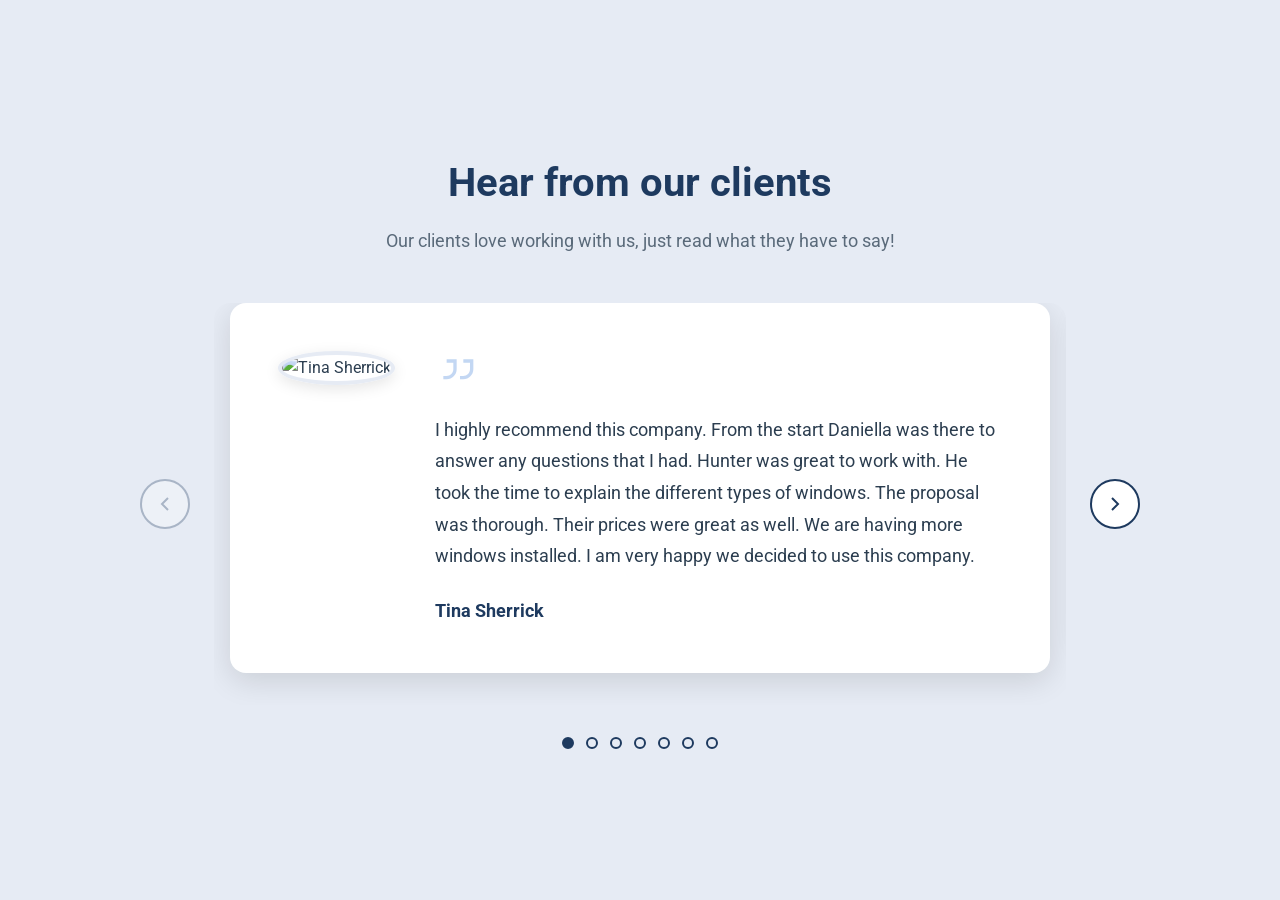
==== commit 72fe3d15: "Create testimonial slider section for Five Seasons Windows Professional testimonial carousel featuri" ====
--- a/index.html
+++ b/index.html
@@ -3,99 +3,166 @@
 <head>
     <meta charset="UTF-8">
     <meta name="viewport" content="width=device-width, initial-scale=1.0">
-    <title>Five Seasons Windows - FAQ</title>
+    <title>Five Seasons Windows - Client Testimonials</title>
     <link rel="preconnect" href="https://fonts.googleapis.com">
     <link rel="preconnect" href="https://fonts.gstatic.com" crossorigin>
     <link href="https://fonts.googleapis.com/css2?family=Roboto:wght@400;500;700&display=swap" rel="stylesheet">
     <link rel="stylesheet" href="styles.css">
 </head>
 <body>
-    <!-- FAQ Section -->
-    <section class="faq">
-        <div class="faq-container">
-            <h2 class="faq-title">Frequently Asked Questions</h2>
+    <!-- Testimonials Section -->
+    <section class="testimonials">
+        <div class="testimonials-container">
+            <div class="testimonials-header">
+                <h2 class="testimonials-title">Hear from our clients</h2>
+                <p class="testimonials-subtitle">Our clients love working with us, just read what they have to say!</p>
+            </div>
 
-            <div class="faq-grid">
-                <div class="faq-item">
-                    <button class="faq-question" aria-expanded="false">
-                        <span>Do you offer free consultations?</span>
-                        <span class="faq-icon"></span>
-                    </button>
-                    <div class="faq-answer">
-                        <p>Yes! Every quote is 100% free, educational, and pressure-free. No 90-minute sales pitch — just real advice and clear pricing.</p>
+            <div class="slider-wrapper">
+                <button class="slider-btn slider-btn-prev" aria-label="Previous testimonial">
+                    <svg viewBox="0 0 24 24" fill="none" stroke="currentColor" stroke-width="2">
+                        <polyline points="15,18 9,12 15,6"/>
+                    </svg>
+                </button>
+
+                <div class="slider-container">
+                    <div class="slider-track">
+                        <!-- Testimonial 1 -->
+                        <div class="testimonial-slide">
+                            <div class="testimonial-content">
+                                <div class="testimonial-image">
+                                    <img src="https://images.unsplash.com/photo-1494790108377-be9c29b29330?w=200&h=200&fit=crop&crop=face" alt="Tina Sherrick">
+                                </div>
+                                <div class="testimonial-text">
+                                    <div class="quote-icon">
+                                        <svg viewBox="0 0 24 24" fill="currentColor">
+                                            <path d="M11 7V11C11 13.21 9.21 15 7 15H5V17H7C10.31 17 13 14.31 13 11V5H7V7H11ZM21 7V11C21 13.21 19.21 15 17 15H15V17H17C20.31 17 23 14.31 23 11V5H17V7H21Z"/>
+                                        </svg>
+                                    </div>
+                                    <p class="testimonial-quote">I highly recommend this company. From the start Daniella was there to answer any questions that I had. Hunter was great to work with. He took the time to explain the different types of windows. The proposal was thorough. Their prices were great as well. We are having more windows installed. I am very happy we decided to use this company.</p>
+                                    <p class="testimonial-author">Tina Sherrick</p>
+                                </div>
+                            </div>
+                        </div>
+
+                        <!-- Testimonial 2 -->
+                        <div class="testimonial-slide">
+                            <div class="testimonial-content">
+                                <div class="testimonial-image">
+                                    <img src="https://images.unsplash.com/photo-1507003211169-0a1dd7228f2d?w=200&h=200&fit=crop&crop=face" alt="Dana Harrison">
+                                </div>
+                                <div class="testimonial-text">
+                                    <div class="quote-icon">
+                                        <svg viewBox="0 0 24 24" fill="currentColor">
+                                            <path d="M11 7V11C11 13.21 9.21 15 7 15H5V17H7C10.31 17 13 14.31 13 11V5H7V7H11ZM21 7V11C21 13.21 19.21 15 17 15H15V17H17C20.31 17 23 14.31 23 11V5H17V7H21Z"/>
+                                        </svg>
+                                    </div>
+                                    <p class="testimonial-quote">James helped us replace 15 windows in our house last year and our heating bills were much lower this past winter. Miles and Dylan did a fantastic job on the installation, we have been very happy with our investment.</p>
+                                    <p class="testimonial-author">Dana Harrison</p>
+                                </div>
+                            </div>
+                        </div>
+
+                        <!-- Testimonial 3 -->
+                        <div class="testimonial-slide">
+                            <div class="testimonial-content">
+                                <div class="testimonial-image">
+                                    <img src="https://images.unsplash.com/photo-1500648767791-00dcc994a43e?w=200&h=200&fit=crop&crop=face" alt="Svelte 303">
+                                </div>
+                                <div class="testimonial-text">
+                                    <div class="quote-icon">
+                                        <svg viewBox="0 0 24 24" fill="currentColor">
+                                            <path d="M11 7V11C11 13.21 9.21 15 7 15H5V17H7C10.31 17 13 14.31 13 11V5H7V7H11ZM21 7V11C21 13.21 19.21 15 17 15H15V17H17C20.31 17 23 14.31 23 11V5H17V7H21Z"/>
+                                        </svg>
+                                    </div>
+                                    <p class="testimonial-quote">Five Seasons helped me upgrade my front and back door in 2023 and after almost 2 years the ProVia doors have performed flawlessly. Definitely worth the money! Our thanks to James, Rick, Stazi and the rest of the team.</p>
+                                    <p class="testimonial-author">Svelte 303</p>
+                                </div>
+                            </div>
+                        </div>
+
+                        <!-- Testimonial 4 -->
+                        <div class="testimonial-slide">
+                            <div class="testimonial-content">
+                                <div class="testimonial-image">
+                                    <img src="https://images.unsplash.com/photo-1472099645785-5658abf4ff4e?w=200&h=200&fit=crop&crop=face" alt="Craig Thompson">
+                                </div>
+                                <div class="testimonial-text">
+                                    <div class="quote-icon">
+                                        <svg viewBox="0 0 24 24" fill="currentColor">
+                                            <path d="M11 7V11C11 13.21 9.21 15 7 15H5V17H7C10.31 17 13 14.31 13 11V5H7V7H11ZM21 7V11C21 13.21 19.21 15 17 15H15V17H17C20.31 17 23 14.31 23 11V5H17V7H21Z"/>
+                                        </svg>
+                                    </div>
+                                    <p class="testimonial-quote">James Boynton of Five Seasons helped me plan the renovation of our 100 year old house with a new window plan. He was a pleasure to work with and his company did a great job on my house as well as my daughter's.</p>
+                                    <p class="testimonial-author">Craig Thompson</p>
+                                </div>
+                            </div>
+                        </div>
+
+                        <!-- Testimonial 5 -->
+                        <div class="testimonial-slide">
+                            <div class="testimonial-content">
+                                <div class="testimonial-image">
+                                    <img src="https://images.unsplash.com/photo-1560250097-0b93528c311a?w=200&h=200&fit=crop&crop=face" alt="Mark Bowersox">
+                                </div>
+                                <div class="testimonial-text">
+                                    <div class="quote-icon">
+                                        <svg viewBox="0 0 24 24" fill="currentColor">
+                                            <path d="M11 7V11C11 13.21 9.21 15 7 15H5V17H7C10.31 17 13 14.31 13 11V5H7V7H11ZM21 7V11C21 13.21 19.21 15 17 15H15V17H17C20.31 17 23 14.31 23 11V5H17V7H21Z"/>
+                                        </svg>
+                                    </div>
+                                    <p class="testimonial-quote">My wife and I met with several window companies to replace all the windows in our house. Five Seasons' low pressure, educational process put us at ease and left us feeling well taken care of. Working with Sarah was a breeze, we had several great meetings with James and the production crew of Rick/Dylan/Mark did a fantastic thorough job. We highly recommend working with this company.</p>
+                                    <p class="testimonial-author">Mark Bowersox</p>
+                                </div>
+                            </div>
+                        </div>
+
+                        <!-- Testimonial 6 -->
+                        <div class="testimonial-slide">
+                            <div class="testimonial-content">
+                                <div class="testimonial-image">
+                                    <img src="https://images.unsplash.com/photo-1519085360753-af0119f7cbe7?w=200&h=200&fit=crop&crop=face" alt="R Winfred">
+                                </div>
+                                <div class="testimonial-text">
+                                    <div class="quote-icon">
+                                        <svg viewBox="0 0 24 24" fill="currentColor">
+                                            <path d="M11 7V11C11 13.21 9.21 15 7 15H5V17H7C10.31 17 13 14.31 13 11V5H7V7H11ZM21 7V11C21 13.21 19.21 15 17 15H15V17H17C20.31 17 23 14.31 23 11V5H17V7H21Z"/>
+                                        </svg>
+                                    </div>
+                                    <p class="testimonial-quote">James did a great job helping me get my windows and new sliding patio door installed this month. The installation team was awesome and did a great job keeping the space clean while they worked. Looking forward to getting the siding finished soon and will update my review with before and after pics.</p>
+                                    <p class="testimonial-author">R Winfred</p>
+                                </div>
+                            </div>
+                        </div>
+
+                        <!-- Testimonial 7 -->
+                        <div class="testimonial-slide">
+                            <div class="testimonial-content">
+                                <div class="testimonial-image">
+                                    <img src="https://images.unsplash.com/photo-1506794778202-cad84cf45f1d?w=200&h=200&fit=crop&crop=face" alt="Anthony Iacobucci">
+                                </div>
+                                <div class="testimonial-text">
+                                    <div class="quote-icon">
+                                        <svg viewBox="0 0 24 24" fill="currentColor">
+                                            <path d="M11 7V11C11 13.21 9.21 15 7 15H5V17H7C10.31 17 13 14.31 13 11V5H7V7H11ZM21 7V11C21 13.21 19.21 15 17 15H15V17H17C20.31 17 23 14.31 23 11V5H17V7H21Z"/>
+                                        </svg>
+                                    </div>
+                                    <p class="testimonial-quote">James Boynton was beyond helpful. He was knowledgeable, informative, and walked us through every step of the process. He made the experience easy and painless.</p>
+                                    <p class="testimonial-author">Anthony Iacobucci</p>
+                                </div>
+                            </div>
+                        </div>
                     </div>
                 </div>
 
-                <div class="faq-item">
-                    <button class="faq-question" aria-expanded="false">
-                        <span>How long does installation take once I order?</span>
-                        <span class="faq-icon"></span>
-                    </button>
-                    <div class="faq-answer">
-                        <p>Most projects install within 8–12 weeks, depending on brand availability and project size.</p>
-                    </div>
-                </div>
+                <button class="slider-btn slider-btn-next" aria-label="Next testimonial">
+                    <svg viewBox="0 0 24 24" fill="none" stroke="currentColor" stroke-width="2">
+                        <polyline points="9,18 15,12 9,6"/>
+                    </svg>
+                </button>
+            </div>
 
-                <div class="faq-item">
-                    <button class="faq-question" aria-expanded="false">
-                        <span>Do you offer window repairs?</span>
-                        <span class="faq-icon"></span>
-                    </button>
-                    <div class="faq-answer">
-                        <p>We specialize in full window and door replacements, not glass or hardware repairs.</p>
-                    </div>
-                </div>
-
-                <div class="faq-item">
-                    <button class="faq-question" aria-expanded="false">
-                        <span>What areas do you serve?</span>
-                        <span class="faq-icon"></span>
-                    </button>
-                    <div class="faq-answer">
-                        <p>We serve the greater Denver area including Castle Rock, Boulder, Colorado Springs, Golden, Aurora, and beyond.</p>
-                    </div>
-                </div>
-
-                <div class="faq-item">
-                    <button class="faq-question" aria-expanded="false">
-                        <span>Do you offer financing?</span>
-                        <span class="faq-icon"></span>
-                    </button>
-                    <div class="faq-answer">
-                        <p>Yes! We offer flexible financing options to help you complete your project without delay.</p>
-                    </div>
-                </div>
-
-                <div class="faq-item">
-                    <button class="faq-question" aria-expanded="false">
-                        <span>Who installs the windows?</span>
-                        <span class="faq-icon"></span>
-                    </button>
-                    <div class="faq-answer">
-                        <p>Our dedicated install crews work exclusively for Five Seasons. They are craftsmen — not subcontractors bouncing between companies.</p>
-                    </div>
-                </div>
-
-                <div class="faq-item">
-                    <button class="faq-question" aria-expanded="false">
-                        <span>Can I visit your showroom?</span>
-                        <span class="faq-icon"></span>
-                    </button>
-                    <div class="faq-answer">
-                        <p>Yes! Our Englewood showroom is available by appointment and features many of our most popular products.</p>
-                    </div>
-                </div>
-
-                <div class="faq-item">
-                    <button class="faq-question" aria-expanded="false">
-                        <span>Do you offer BOGO or "50% Off" deals?</span>
-                        <span class="faq-icon"></span>
-                    </button>
-                    <div class="faq-answer">
-                        <p>No gimmicks here. We give you our best price up front — no inflated discounts, no false urgency, no bait-and-switch.</p>
-                    </div>
-                </div>
-            </div>
+            <div class="slider-dots"></div>
         </div>
     </section>
 
--- a/styles.css
+++ b/styles.css
@@ -6,13 +6,14 @@
 }
 
 :root {
-    --bg-dark: #3D4852;
-    --bg-darker: #2F3940;
-    --accent-yellow: #D4E157;
-    --accent-yellow-hover: #E6EE9C;
-    --text-white: #ffffff;
-    --text-light: rgba(255, 255, 255, 0.85);
-    --border-yellow: #C5D93D;
+    --bg-light: #E6EBF4;
+    --primary-navy: #1E3A5F;
+    --text-dark: #2C3E50;
+    --text-gray: #5A6A7A;
+    --text-light: #8A9AAA;
+    --white: #ffffff;
+    --accent-blue: #3B7DD8;
+    --shadow: 0 8px 30px rgba(0, 0, 0, 0.12);
 }
 
 html {
@@ -21,171 +22,300 @@
 
 body {
     font-family: 'Roboto', -apple-system, BlinkMacSystemFont, 'Segoe UI', sans-serif;
-    color: var(--text-white);
+    color: var(--text-dark);
     line-height: 1.6;
-    background-color: var(--bg-dark);
-}
-
-/* FAQ Section */
-.faq {
+    background-color: var(--bg-light);
+}
+
+/* Testimonials Section */
+.testimonials {
     padding: 5rem 2rem;
-    background-color: var(--bg-dark);
+    background-color: var(--bg-light);
     min-height: 100vh;
-}
-
-.faq-container {
-    max-width: 1100px;
+    display: flex;
+    align-items: center;
+}
+
+.testimonials-container {
+    max-width: 1000px;
     margin: 0 auto;
-}
-
-.faq-title {
+    width: 100%;
+}
+
+.testimonials-header {
     text-align: center;
+    margin-bottom: 3rem;
+}
+
+.testimonials-title {
     font-size: 2.5rem;
     font-weight: 700;
-    color: var(--text-white);
-    margin-bottom: 3rem;
-    letter-spacing: -0.5px;
-}
-
-.faq-grid {
-    display: grid;
-    grid-template-columns: repeat(2, 1fr);
-    gap: 1.25rem;
-}
-
-.faq-item {
-    border: 2px solid var(--border-yellow);
-    border-radius: 8px;
+    color: var(--primary-navy);
+    margin-bottom: 0.75rem;
+}
+
+.testimonials-subtitle {
+    font-size: 1.1rem;
+    color: var(--text-gray);
+    font-weight: 400;
+}
+
+/* Slider */
+.slider-wrapper {
+    display: flex;
+    align-items: center;
+    gap: 1.5rem;
+    position: relative;
+}
+
+.slider-container {
+    flex: 1;
     overflow: hidden;
-    transition: border-color 0.2s ease;
-}
-
-.faq-item:hover {
-    border-color: var(--accent-yellow-hover);
-}
-
-.faq-question {
-    width: 100%;
+    border-radius: 16px;
+}
+
+.slider-track {
+    display: flex;
+    transition: transform 0.5s ease-in-out;
+}
+
+.testimonial-slide {
+    min-width: 100%;
+    padding: 0 1rem;
+}
+
+.testimonial-content {
+    background: var(--white);
+    border-radius: 16px;
+    padding: 3rem;
+    box-shadow: var(--shadow);
+    display: flex;
+    align-items: flex-start;
+    gap: 2.5rem;
+}
+
+.testimonial-image {
+    flex-shrink: 0;
+}
+
+.testimonial-image img {
+    width: 140px;
+    height: 140px;
+    border-radius: 50%;
+    object-fit: cover;
+    border: 4px solid var(--bg-light);
+    box-shadow: 0 4px 15px rgba(0, 0, 0, 0.1);
+}
+
+.testimonial-text {
+    flex: 1;
+}
+
+.quote-icon {
+    color: var(--accent-blue);
+    opacity: 0.3;
+    margin-bottom: 1rem;
+}
+
+.quote-icon svg {
+    width: 40px;
+    height: 40px;
+}
+
+.testimonial-quote {
+    font-size: 1.1rem;
+    line-height: 1.8;
+    color: var(--text-dark);
+    margin-bottom: 1.5rem;
+    font-weight: 400;
+}
+
+.testimonial-author {
+    font-size: 1.1rem;
+    font-weight: 700;
+    color: var(--primary-navy);
+}
+
+/* Slider Buttons */
+.slider-btn {
+    width: 50px;
+    height: 50px;
+    border-radius: 50%;
+    border: 2px solid var(--primary-navy);
+    background: var(--white);
+    cursor: pointer;
     display: flex;
     align-items: center;
-    justify-content: space-between;
-    gap: 1rem;
-    padding: 1.25rem 1.5rem;
-    background: transparent;
-    border: none;
-    cursor: pointer;
-    text-align: left;
-    font-family: 'Roboto', sans-serif;
-    font-size: 1.05rem;
-    font-weight: 500;
-    color: var(--accent-yellow);
-    transition: background-color 0.2s ease;
-}
-
-.faq-question:hover {
-    background-color: rgba(212, 225, 87, 0.08);
-}
-
-.faq-question span:first-child {
-    flex: 1;
-    line-height: 1.4;
-}
-
-.faq-icon {
-    position: relative;
+    justify-content: center;
+    transition: all 0.2s ease;
+    flex-shrink: 0;
+}
+
+.slider-btn:hover {
+    background: var(--primary-navy);
+    color: var(--white);
+}
+
+.slider-btn:hover svg {
+    stroke: var(--white);
+}
+
+.slider-btn svg {
     width: 24px;
     height: 24px;
-    flex-shrink: 0;
-}
-
-.faq-icon::before,
-.faq-icon::after {
-    content: '';
-    position: absolute;
-    background-color: var(--accent-yellow);
-    transition: transform 0.3s ease;
-}
-
-.faq-icon::before {
-    top: 50%;
-    left: 0;
-    width: 100%;
-    height: 3px;
-    transform: translateY(-50%);
-}
-
-.faq-icon::after {
-    top: 0;
-    left: 50%;
-    width: 3px;
-    height: 100%;
-    transform: translateX(-50%);
-}
-
-.faq-item.active .faq-icon::after {
-    transform: translateX(-50%) rotate(90deg);
-}
-
-.faq-answer {
-    max-height: 0;
-    overflow: hidden;
-    transition: max-height 0.3s ease, padding 0.3s ease;
-}
-
-.faq-item.active .faq-answer {
-    max-height: 300px;
-}
-
-.faq-answer p {
-    padding: 0 1.5rem 1.5rem;
-    color: var(--text-light);
-    font-size: 0.95rem;
-    line-height: 1.7;
+    stroke: var(--primary-navy);
+    transition: stroke 0.2s ease;
+}
+
+.slider-btn:disabled {
+    opacity: 0.3;
+    cursor: not-allowed;
+}
+
+.slider-btn:disabled:hover {
+    background: var(--white);
+}
+
+.slider-btn:disabled:hover svg {
+    stroke: var(--primary-navy);
+}
+
+/* Slider Dots */
+.slider-dots {
+    display: flex;
+    justify-content: center;
+    gap: 0.75rem;
+    margin-top: 2rem;
+}
+
+.slider-dot {
+    width: 12px;
+    height: 12px;
+    border-radius: 50%;
+    border: 2px solid var(--primary-navy);
+    background: transparent;
+    cursor: pointer;
+    transition: all 0.2s ease;
+    padding: 0;
+}
+
+.slider-dot:hover {
+    background: rgba(30, 58, 95, 0.3);
+}
+
+.slider-dot.active {
+    background: var(--primary-navy);
 }
 
 /* Responsive Design */
+@media (max-width: 900px) {
+    .testimonial-content {
+        flex-direction: column;
+        align-items: center;
+        text-align: center;
+        padding: 2.5rem 2rem;
+        gap: 1.5rem;
+    }
+
+    .testimonial-image img {
+        width: 120px;
+        height: 120px;
+    }
+
+    .quote-icon {
+        display: flex;
+        justify-content: center;
+    }
+}
+
 @media (max-width: 768px) {
-    .faq {
+    .testimonials {
         padding: 3rem 1rem;
     }
 
-    .faq-title {
+    .testimonials-title {
         font-size: 2rem;
-        margin-bottom: 2rem;
-    }
-
-    .faq-grid {
-        grid-template-columns: 1fr;
-        gap: 1rem;
-    }
-
-    .faq-question {
-        padding: 1rem 1.25rem;
+    }
+
+    .testimonials-subtitle {
         font-size: 1rem;
     }
 
-    .faq-answer p {
-        padding: 0 1.25rem 1.25rem;
-        font-size: 0.9rem;
-    }
-}
-
-@media (max-width: 480px) {
-    .faq {
-        padding: 2rem 1rem;
-    }
-
-    .faq-title {
-        font-size: 1.75rem;
-    }
-
-    .faq-question {
-        padding: 1rem;
-        font-size: 0.95rem;
-    }
-
-    .faq-icon {
+    .slider-wrapper {
+        gap: 0.75rem;
+    }
+
+    .slider-btn {
+        width: 40px;
+        height: 40px;
+    }
+
+    .slider-btn svg {
         width: 20px;
         height: 20px;
     }
-}
+
+    .testimonial-slide {
+        padding: 0 0.5rem;
+    }
+
+    .testimonial-content {
+        padding: 2rem 1.5rem;
+    }
+
+    .testimonial-quote {
+        font-size: 1rem;
+    }
+
+    .quote-icon svg {
+        width: 32px;
+        height: 32px;
+    }
+}
+
+@media (max-width: 480px) {
+    .testimonials {
+        padding: 2rem 0.5rem;
+    }
+
+    .testimonials-header {
+        margin-bottom: 2rem;
+    }
+
+    .testimonials-title {
+        font-size: 1.75rem;
+    }
+
+    .slider-btn {
+        width: 36px;
+        height: 36px;
+    }
+
+    .slider-btn svg {
+        width: 18px;
+        height: 18px;
+    }
+
+    .testimonial-content {
+        padding: 1.5rem 1rem;
+    }
+
+    .testimonial-image img {
+        width: 100px;
+        height: 100px;
+    }
+
+    .testimonial-quote {
+        font-size: 0.95rem;
+        line-height: 1.7;
+    }
+
+    .slider-dots {
+        gap: 0.5rem;
+    }
+
+    .slider-dot {
+        width: 10px;
+        height: 10px;
+    }
+}
